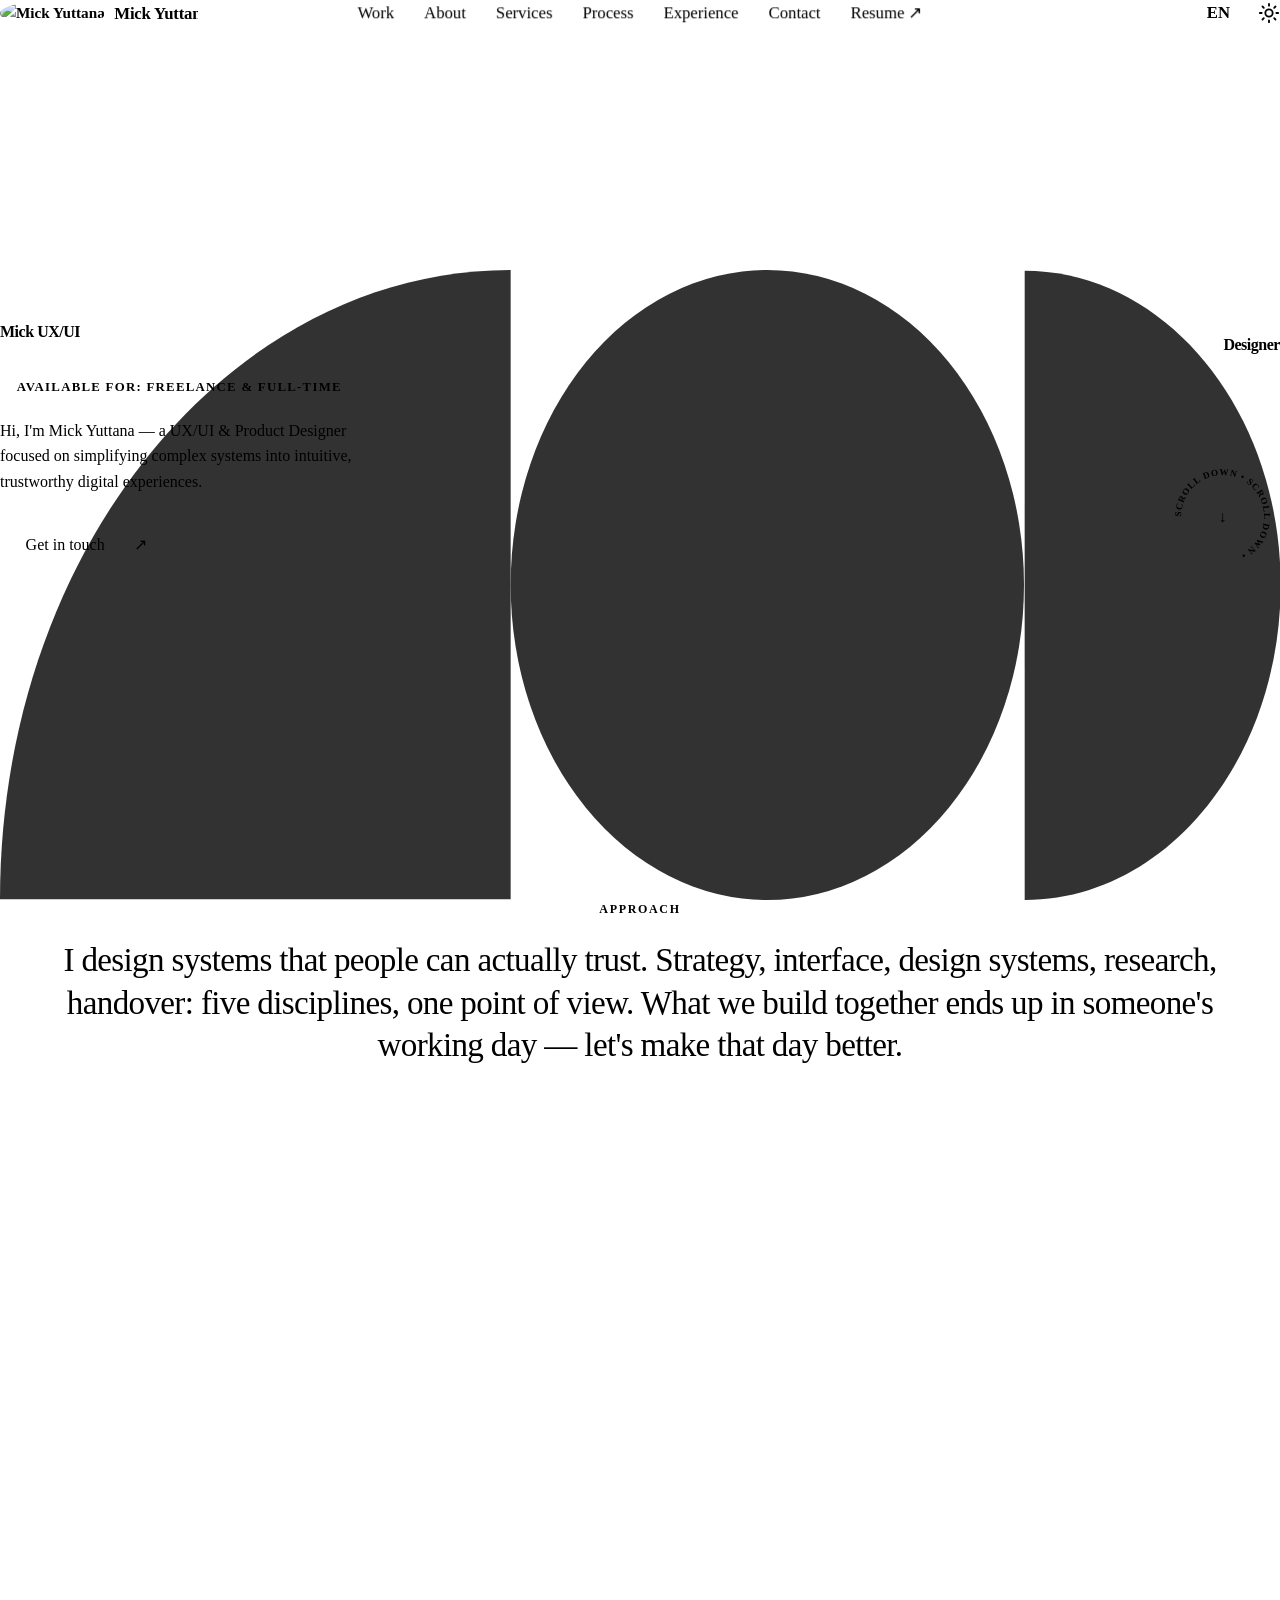
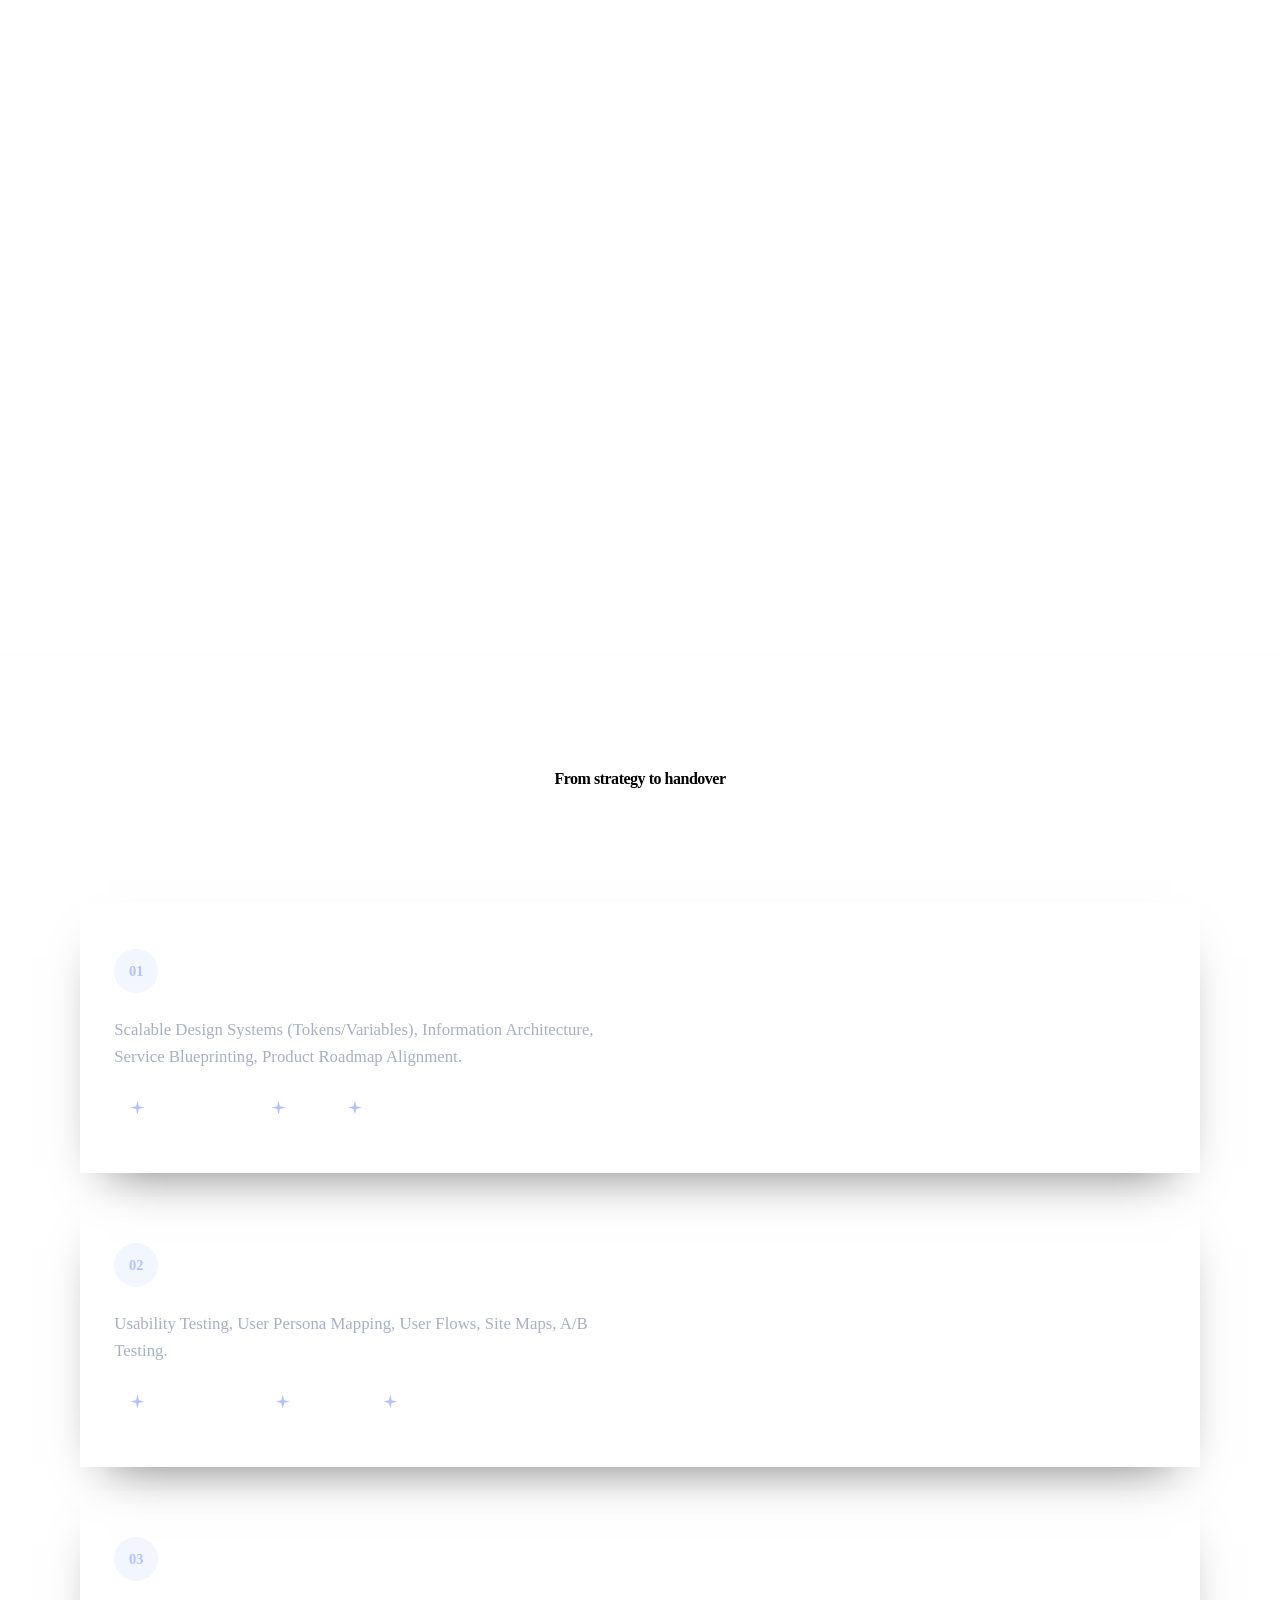
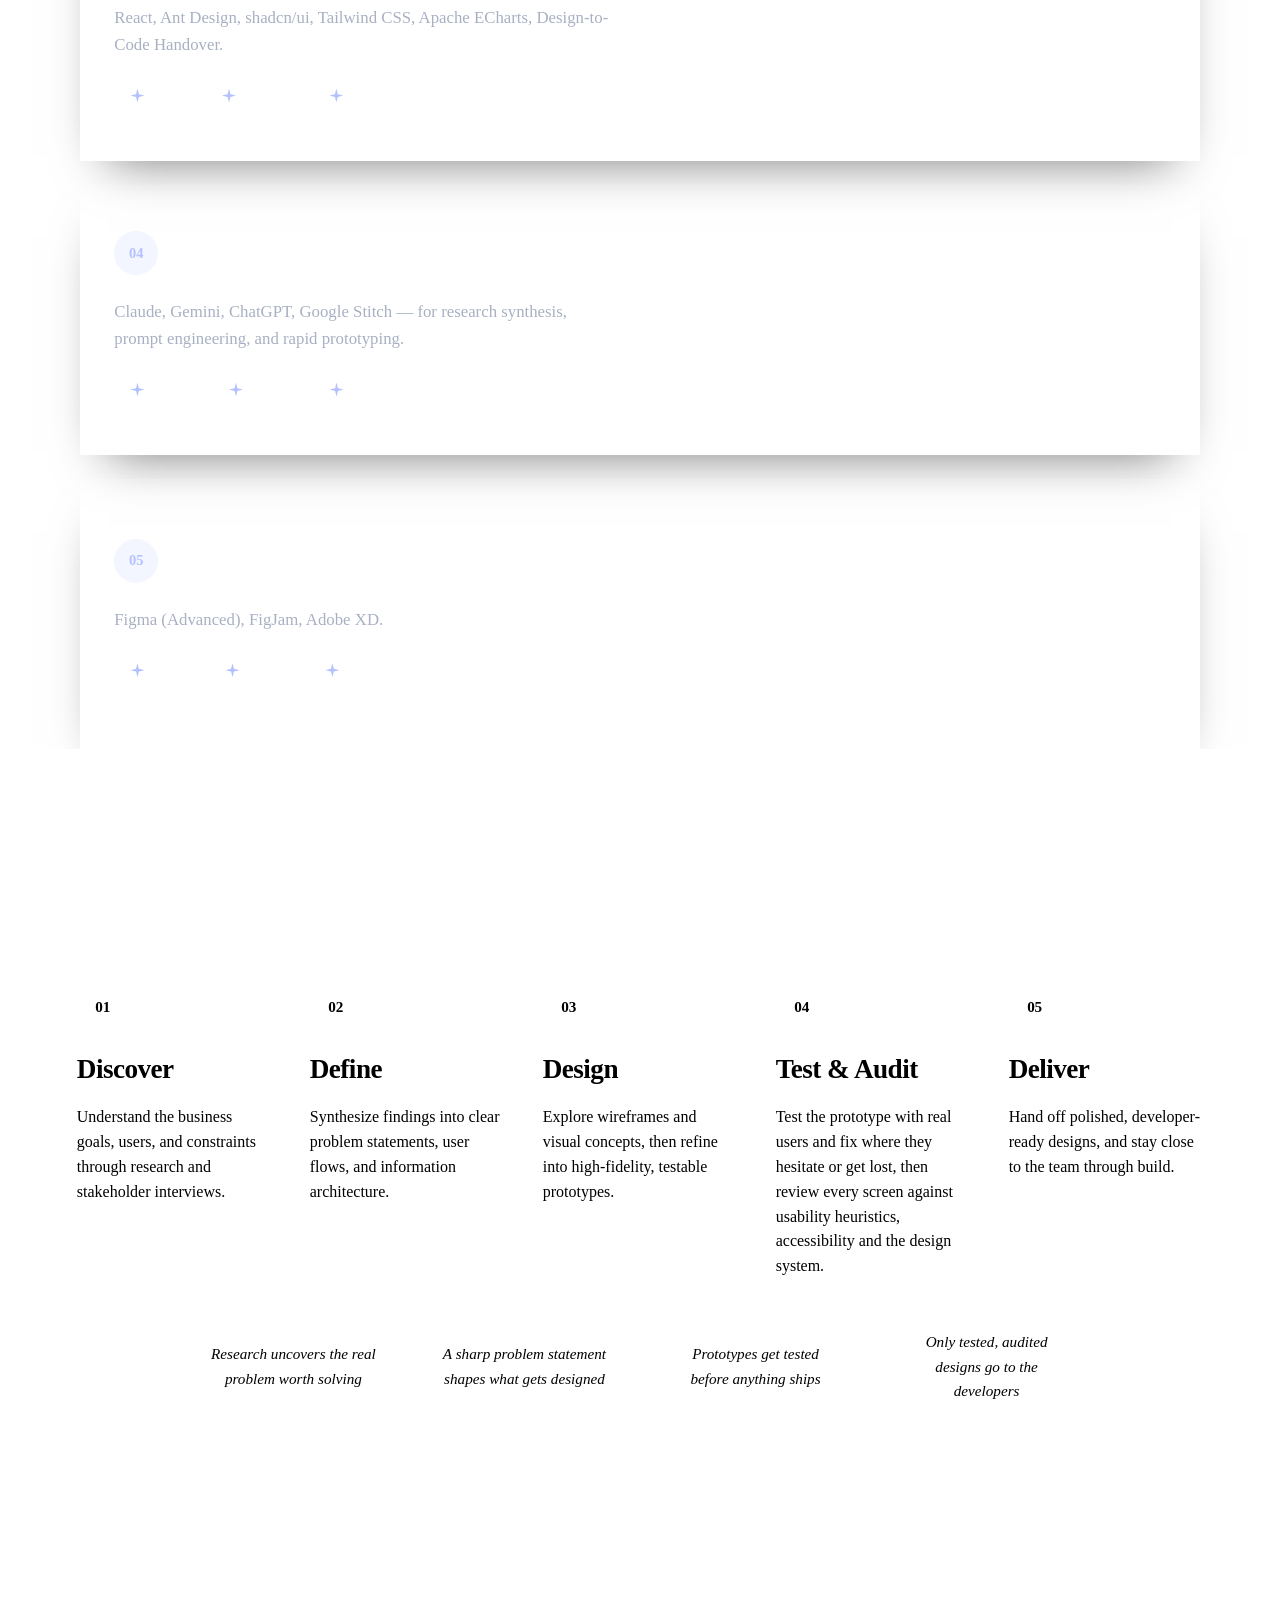
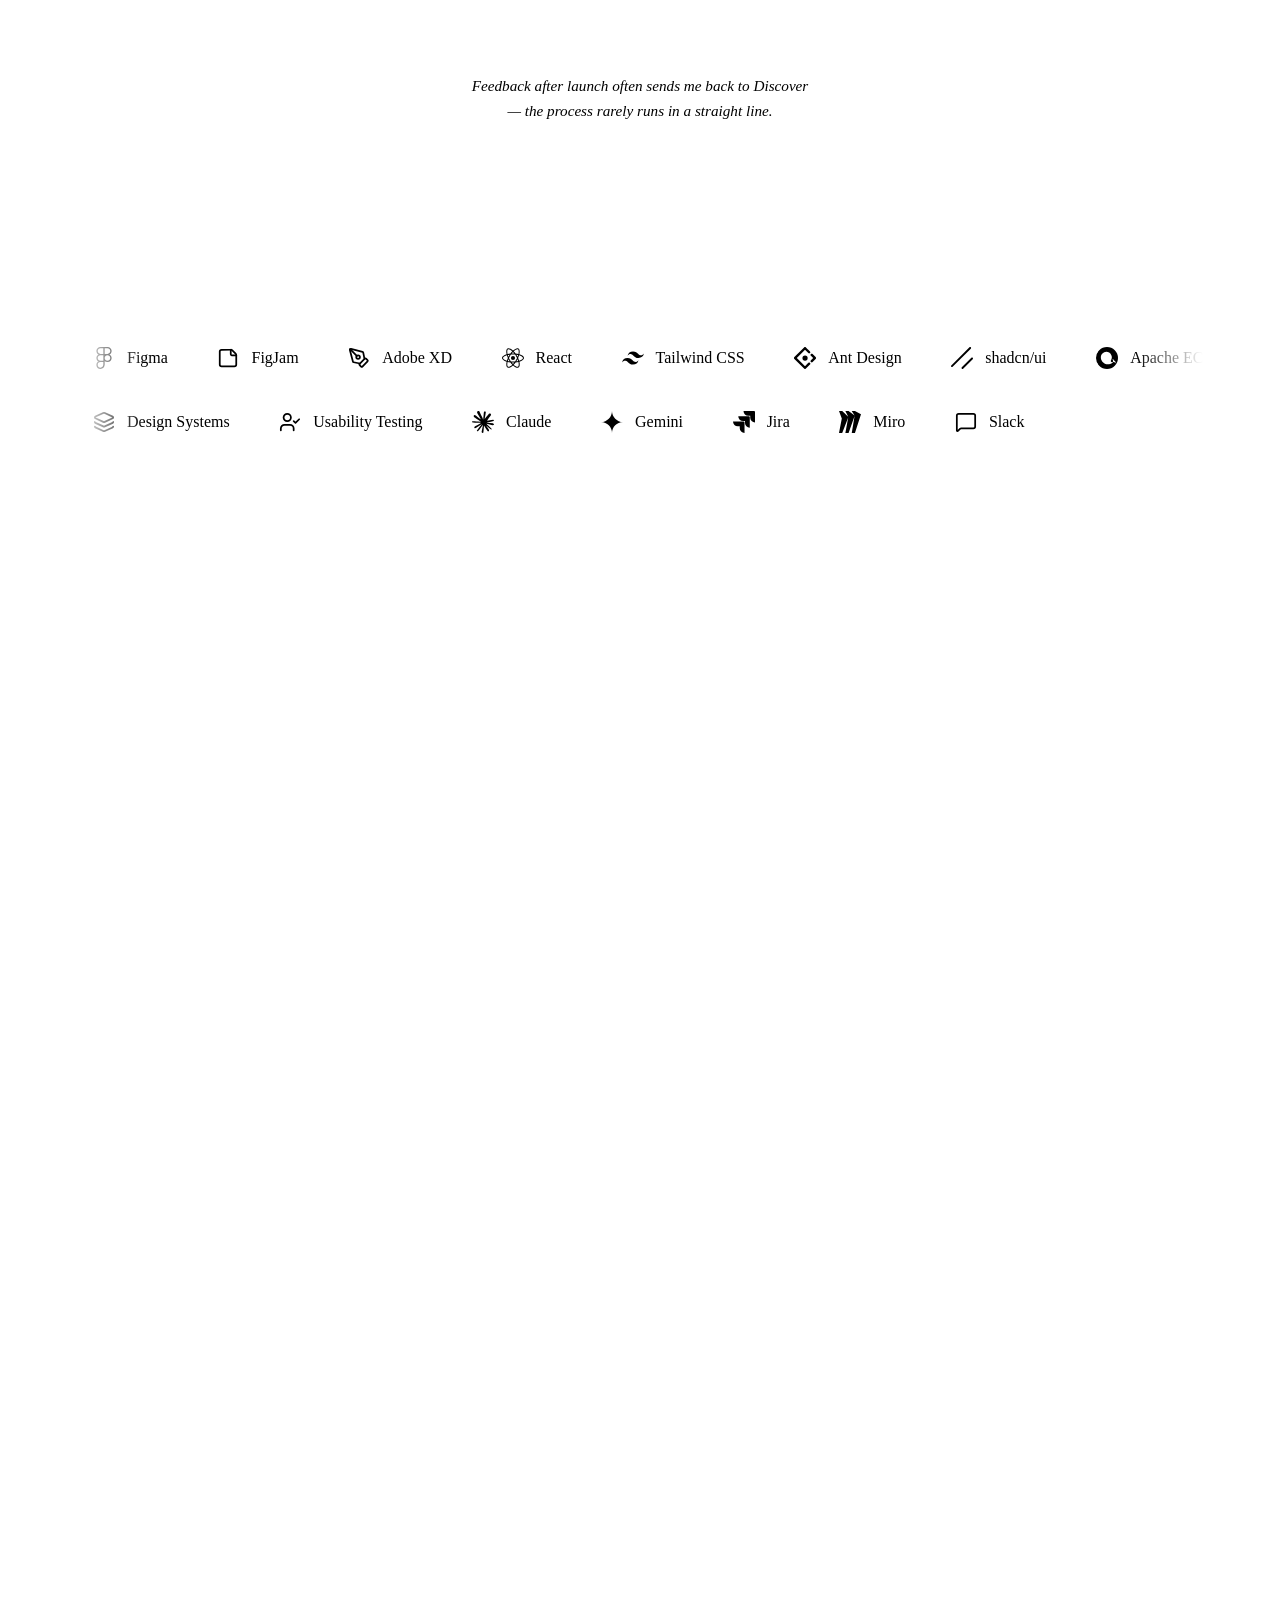
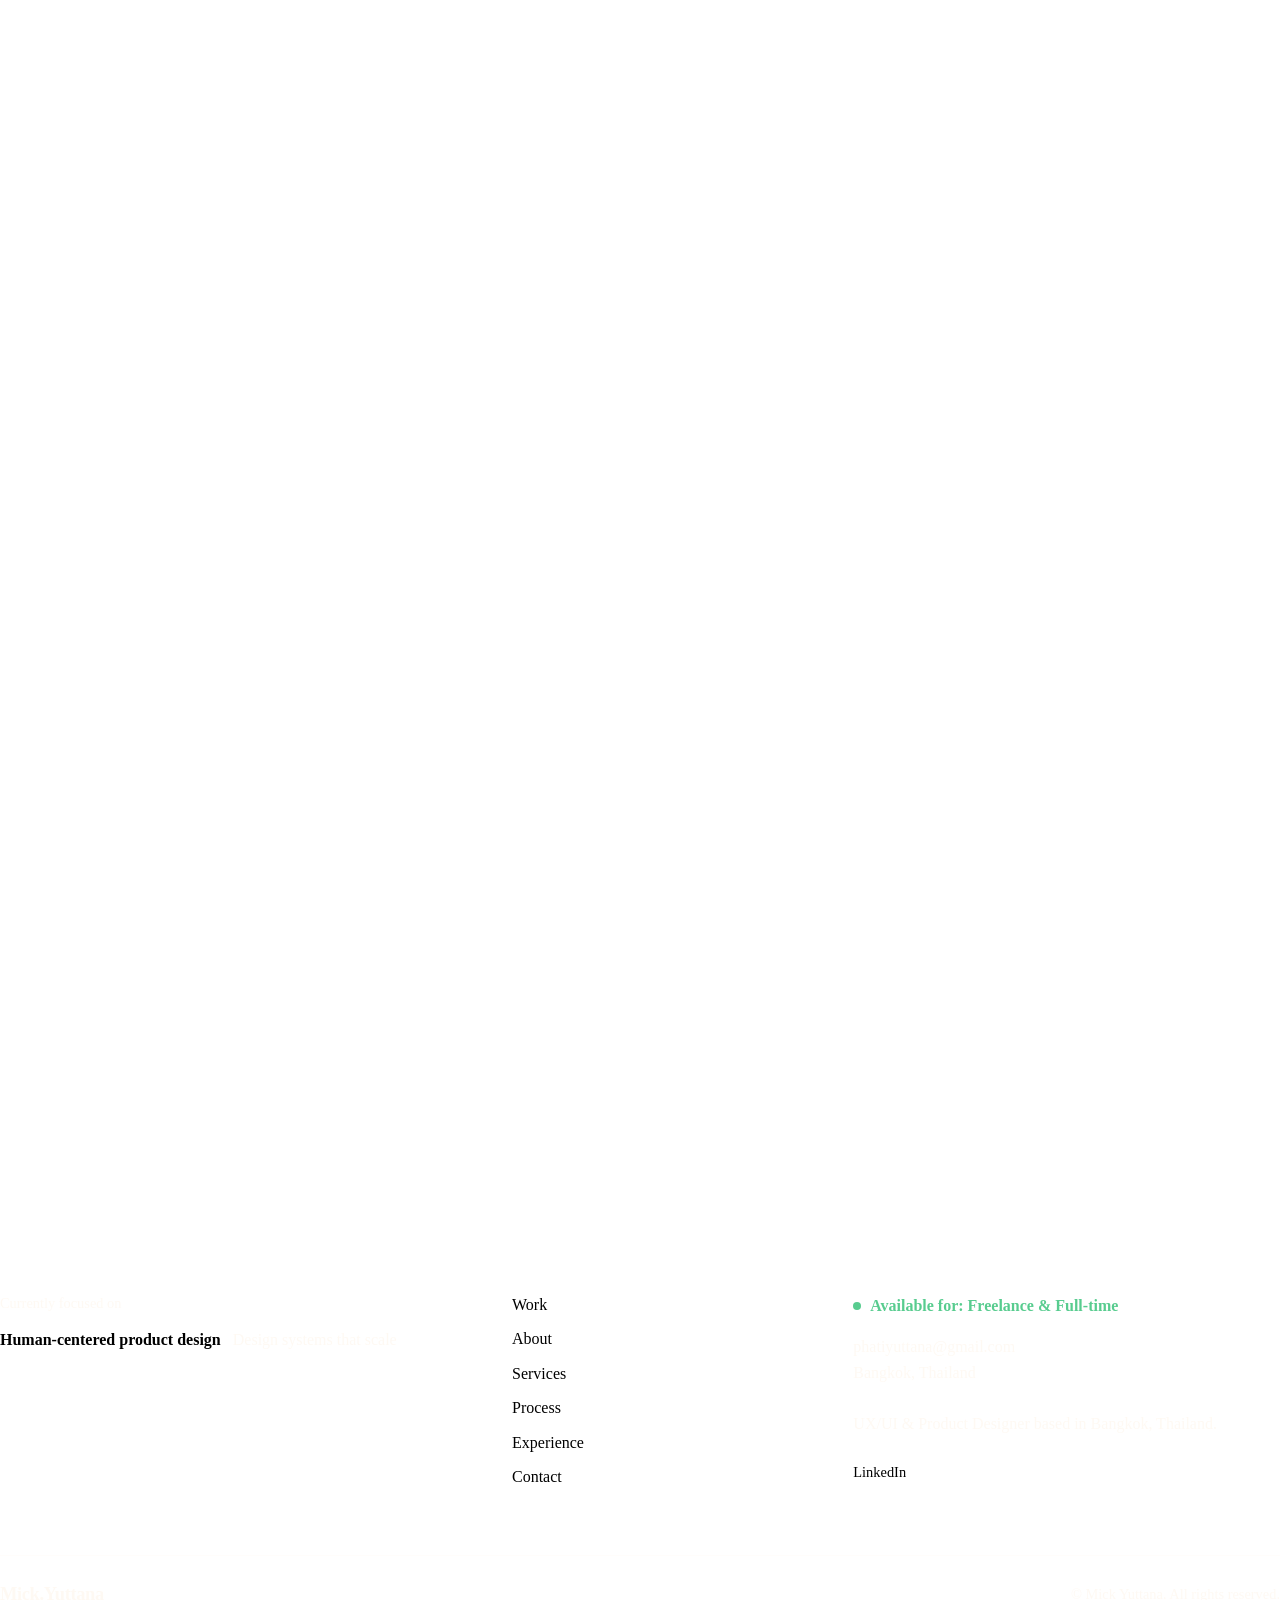
==== index.html @ 7069a83c "Merge Test and Audit into one process step The rail is five steps now: Discover, Define, Design, Tes" ====
<!DOCTYPE html>
<html lang="en" data-theme="light">
<head>
<meta charset="UTF-8">
<meta name="viewport" content="width=device-width, initial-scale=1.0">
<title>Yuttana - Portfolio</title>
<meta name="description" content="Yuttana — UX/UI & Product Designer turning complex systems into experiences people trust.">
<!-- Link preview (Open Graph / X card) — what LinkedIn, LINE, Facebook, Slack
     and X show when this page is shared. Absolute URLs are required here. -->
<link rel="canonical" href="https://yuttana-portfolio.vercel.app/">
<meta property="og:type" content="website">
<meta property="og:site_name" content="Yuttana Pati — Portfolio">
<meta property="og:title" content="Yuttana — UX/UI & Product Designer">
<meta property="og:description" content="Yuttana — UX/UI & Product Designer turning complex systems into experiences people trust.">
<meta property="og:url" content="https://yuttana-portfolio.vercel.app/">
<meta property="og:image" content="https://yuttana-portfolio.vercel.app/assets/og-image.png">
<meta property="og:image:width" content="1200">
<meta property="og:image:height" content="630">
<meta name="twitter:card" content="summary_large_image">

<link rel="preconnect" href="https://api.fontshare.com" crossorigin>
<link rel="preconnect" href="https://fonts.googleapis.com">
<link rel="preconnect" href="https://fonts.gstatic.com" crossorigin>
<link href="https://api.fontshare.com/v2/css?f[]=switzer@400,500,600,700&f[]=chillax@600&display=swap" rel="stylesheet">
<link href="https://fonts.googleapis.com/css2?family=Noto+Sans+Thai:wght@400;500;600;700&display=swap" rel="stylesheet">

<link rel="icon" type="image/png" href="assets/avatar-icon.png">
<link rel="apple-touch-icon" href="assets/avatar-icon.png">
<link rel="manifest" href="manifest.json">
<meta name="theme-color" content="#1434cb">
<link rel="stylesheet" href="css/tokens.css">
<link rel="stylesheet" href="css/style.css">

<script>
  // Set theme before first paint so there is no flash.
  (function () {
    var t = localStorage.getItem('studio-theme') || 'light';
    document.documentElement.setAttribute('data-theme', t);
    document.documentElement.classList.add('js');
    var mc = document.querySelector('meta[name="theme-color"]');
    if (mc) mc.setAttribute('content', t === 'dark' ? '#3163e9' : '#1434cb');
  })();
</script>
</head>
<body>

<!-- Cursor follower: small dot by default, big ring over case cards -->
<div class="cursor" id="cursor" aria-hidden="true">
  <svg class="cursor__ring" viewBox="0 0 100 100">
    <defs><path id="cursorRing" d="M50,50 m-37,0 a37,37 0 1,1 74,0 a37,37 0 1,1 -74,0"></path></defs>
    <text><textPath href="#cursorRing">SHOW CASE&nbsp;•&nbsp;SHOW CASE&nbsp;•&nbsp;SHOW CASE&nbsp;•&nbsp;</textPath></text>
  </svg>
  <span class="cursor__blob"><span class="cursor__arrow">↗︎</span></span>
</div>

<!-- ===== Header ===== -->
<header class="header" id="header">
  <a href="#home" class="header__logo">
    <span class="header__logo-mark"><img src="assets/avatar-icon.png" alt="Mick Yuttana"></span>
    <span class="header__logo-text">Mick Yuttana</span>
  </a>

  <nav class="header__nav" id="nav">
    <a href="#work" class="header__link" data-i18n="nav.work">Work</a>
    <a href="#about" class="header__link" data-i18n="nav.about">About</a>
    <a href="#services" class="header__link" data-i18n="nav.services">Services</a>
    <a href="#process" class="header__link" data-i18n="nav.process">Process</a>
    <a href="#experience" class="header__link" data-i18n="nav.experience">Experience</a>
    <a href="#contact" class="header__link" data-i18n="nav.contact">Contact</a>
    <a href="assets/Yuttana-Pati-Resume.pdf" class="header__link header__link--resume" target="_blank" rel="noopener"><span data-i18n="nav.resume">Resume</span> <span aria-hidden="true">↗︎</span></a>
  </nav>

  <div class="header__actions">
    <button class="pill" id="langToggle" aria-label="Switch language" data-i18n-aria-label="a11y.switchLanguage"><span id="langCurrent">EN</span></button>
    <button class="pill pill--icon" id="themeToggle" aria-label="Toggle dark mode" data-i18n-aria-label="a11y.toggleDarkMode">
      <svg class="icon-sun" width="18" height="18" viewBox="0 0 24 24" fill="none" stroke="currentColor" stroke-width="2" stroke-linecap="round"><circle cx="12" cy="12" r="4"/><path d="M12 2v2M12 20v2M4.93 4.93l1.41 1.41M17.66 17.66l1.41 1.41M2 12h2M20 12h2M6.34 17.66l-1.41 1.41M19.07 4.93l-1.41 1.41"/></svg>
      <svg class="icon-moon" width="18" height="18" viewBox="0 0 24 24" fill="none" stroke="currentColor" stroke-width="2" stroke-linecap="round"><path d="M21 12.79A9 9 0 1 1 11.21 3 7 7 0 0 0 21 12.79z"/></svg>
    </button>
    <button class="burger" id="burger" aria-label="Menu" data-i18n-aria-label="a11y.menu" aria-expanded="false"><span></span><span></span></button>
  </div>
</header>

<main id="main">

  <!-- ===== 1. Banner ===== -->
  <section class="banner" id="home" data-banner>
    <!-- Gradient shapes behind the name, like the reference site's c-banner__bg -->
    <div class="banner__bg" aria-hidden="true">
      <svg viewBox="0 0 1920 770" preserveAspectRatio="none">
        <defs>
          <linearGradient id="g1" x1="0" y1="0" x2="1" y2="1">
            <stop offset="0" stop-color="var(--blue)"/><stop offset="1" stop-color="var(--paper)"/>
          </linearGradient>
          <linearGradient id="g2" x1="0" y1="1" x2="1" y2="0">
            <stop offset="0" stop-color="var(--blue)"/><stop offset="1" stop-color="var(--paper)"/>
          </linearGradient>
        </defs>
        <ellipse cx="1151" cy="385" rx="385" ry="385" fill="url(#g1)"/>
        <path d="M766 0C343 0 0 344 0 769h766z" fill="url(#g2)"/>
        <path d="M1921 385C1921 173 1749 1 1537 1v769c212 0 384-172 384-385z" fill="url(#g1)"/>
      </svg>
    </div>

    <div class="banner__logo">
      <div class="banner__row">
        <h1 class="banner__word" data-banner-top>Mick UX/UI</h1>
      </div>
      <div class="banner__row banner__row--btm">
        <p class="banner__word" data-banner-btm>Designer</p>
      </div>
    </div>

    <div class="banner__foot">
      <div class="banner__text" data-banner-text>
        <p class="banner__eyebrow"><span class="dot"></span><span data-i18n="hero.eyebrow">Available for: Freelance &amp; Full-time</span></p>
        <p class="banner__desc" data-i18n="hero.desc">Hi, I'm Mick Yuttana — a UX/UI & Product Designer focused on simplifying complex systems into intuitive, trustworthy digital experiences.</p>
        <a href="#contact" class="btn btn--primary" data-hover>
          <span class="btn__label" data-i18n="hero.ctaTalk">Get in touch</span>
          <span class="btn__circle">↗︎</span>
        </a>
      </div>

      <a href="#intro" class="banner__scroll" aria-label="Scroll down" data-i18n-aria-label="hero.scroll">
        <svg class="circle-text" viewBox="0 0 100 100" aria-hidden="true">
          <defs><path id="scrollRing" d="M50,50 m-36,0 a36,36 0 1,1 72,0 a36,36 0 1,1 -72,0"></path></defs>
          <text><textPath href="#scrollRing" data-i18n="hero.scrollMarquee">SCROLL DOWN&nbsp;•&nbsp;SCROLL DOWN&nbsp;•&nbsp;</textPath></text>
        </svg>
        <span class="banner__scroll-circle">↓︎</span>
      </a>
    </div>
  </section>

  <!-- ===== 2. Intro / manifesto (line-by-line scrub reveal) ===== -->
  <section class="intro" id="intro">
    <div class="wrap">
      <p class="pretitle" data-i18n="intro.pretitle">Approach</p>
      <div class="intro__text" data-text-reveal>
        <p data-i18n="intro.text">I design systems that people can actually trust. Strategy, interface, design systems, research, handover: five disciplines, one point of view. What we build together ends up in someone's working day — let's make that day better.</p>
      </div>
    </div>
  </section>

  <!-- ===== 3. Work — masonry grid with hover circle ===== -->
  <section class="cases" id="work">
    <!-- One card per case study. Each links to work/<slug>/, a folder that
         holds that project's page, its images and its own EN/TH copy —
         nothing about a case lives anywhere else, so adding or removing one
         is adding or removing a folder plus the card below. The cover image
         here is the same file that case's own page uses as its hero, so
         they can never drift apart. See work/README.md.

         [data-cases-scroll]/[data-cases-pin] together are a "tall wrapper +
         position:sticky inner + scrubbed x" horizontal-scroll section (see
         initCasesScroll in main.js), on wide-enough/motion-enabled screens
         only — everywhere else (mobile, reduced motion, or if JS never
         runs) [data-cases-pin] is just a plain native horizontal-scroll
         container instead, and [data-cases-scroll] is a no-op wrapper with
         no extra height. See the CSS comment on .cases__pin for why this
         is a different (and safer) mechanism than the GSAP pin:true this
         section had — and broke on — twice before.

         The section-head lives INSIDE .cases__pin (not in a separate .wrap
         above it) on purpose: .cases__pin is the element that goes
         position:sticky in the enhanced state, so anything inside it sticks
         together as one block — heading included — while the cards scrub
         past horizontally underneath. On the plain-scroll fallback this is
         a no-op, it just stacks normally above the cards. -->
    <div class="cases__scroll" data-cases-scroll>
      <div class="cases__pin" data-cases-pin>
        <div class="wrap">
          <header class="section-head section-head--center" data-reveal>
            <p class="pretitle" data-i18n="work.eyebrow">Cases</p>
            <h2 class="section-title" data-i18n="work.title">Results for products that hold up</h2>
          </header>
        </div>
        <div class="cases__grid" id="casesGrid">

        <a class="case" href="work/government-project/" data-reveal data-hover-case data-case-ref="government-project">
          <div class="case__media">
            <img src="work/government-project/assets/cover.webp" alt="Government groundwater monitoring dashboard" loading="lazy">
            <div class="case__label">
              <p class="case__label-meta" data-case-field="meta"></p>
              <h3 class="case__label-title" data-case-field="title"></h3>
              <p class="case__label-outcome" data-case-field="outcome"></p>
            </div>
          </div>
        </a>

        <a class="case" href="work/platform/" data-reveal data-hover-case data-case-ref="platform">
          <div class="case__media">
            <img src="work/platform/assets/cover.webp" alt="Platform product dashboard" loading="lazy">
            <div class="case__label">
              <p class="case__label-meta" data-case-field="meta"></p>
              <h3 class="case__label-title" data-case-field="title"></h3>
              <p class="case__label-outcome" data-case-field="outcome"></p>
            </div>
          </div>
        </a>

        <a class="case" href="work/ev-charger/" data-reveal data-hover-case data-case-ref="ev-charger">
          <div class="case__media">
            <img src="work/ev-charger/assets/cover.webp" alt="EV charging app screens" loading="lazy">
            <div class="case__label">
              <p class="case__label-meta" data-case-field="meta"></p>
              <h3 class="case__label-title" data-case-field="title"></h3>
              <p class="case__label-outcome" data-case-field="outcome"></p>
            </div>
          </div>
        </a>

        <a class="case" href="work/custom-dashboard/" data-reveal data-hover-case data-case-ref="custom-dashboard">
          <div class="case__media">
            <img src="work/custom-dashboard/assets/cover.webp" alt="Custom IoT monitoring dashboard" loading="lazy">
            <div class="case__label">
              <p class="case__label-meta" data-case-field="meta"></p>
              <h3 class="case__label-title" data-case-field="title"></h3>
              <p class="case__label-outcome" data-case-field="outcome"></p>
            </div>
          </div>
        </a>

        <a class="case" href="work/jst-group/" data-reveal data-hover-case data-case-ref="jst-group">
          <div class="case__media">
            <img src="work/jst-group/assets/cover.webp" alt="JST Group website shown on desktop, tablet and mobile" loading="lazy">
            <div class="case__label">
              <p class="case__label-meta" data-case-field="meta"></p>
              <h3 class="case__label-title" data-case-field="title"></h3>
              <p class="case__label-outcome" data-case-field="outcome"></p>
            </div>
          </div>
        </a>

        <!-- The "View more projects" tile (class case--more, linking to
             work/more-projects/) is hidden for now at the user's request —
             the page still exists but nothing links to it. To bring it back,
             restore the tile from git history (commit before this one). -->

      </div>
      </div>
    </div>
  </section>

  <!-- ===== 4. Green band: circle grows open, then services + about ===== -->
  <section class="band">
    <div class="band__circle" aria-hidden="true" data-band-circle>
      <div class="band__circle-inner" data-band-circle-item></div>
    </div>

    <div class="band__content">

      <!-- 4a. About — media left, text right -->
      <div class="wrap about" id="about">
        <p class="pretitle about__eyebrow" data-reveal data-i18n="about.eyebrow">About me</p>

        <div class="about__media" data-reveal>
          <div class="about__media-frame">
            <img src="assets/mick-profile.webp" alt="Mick Yuttana" data-parallax loading="lazy">
          </div>
          <div class="about__badge">
            <svg viewBox="0 0 24 24" fill="none" stroke="currentColor" stroke-width="2" stroke-linecap="round" stroke-linejoin="round" aria-hidden="true"><path d="M20 10c0 4.993-5.539 10.193-7.399 11.799a1 1 0 0 1-1.202 0C9.539 20.193 4 14.993 4 10a8 8 0 0 1 16 0"/><circle cx="12" cy="10" r="3"/></svg>
            <span data-i18n="about.badgeLabel">Based in Bangkok, Thailand</span>
          </div>
        </div>

        <div class="about__content" data-reveal>
          <h2 class="section-title" data-i18n="about.title">I turn complex problems into simple, beautiful interfaces.</h2>
          <div class="about__social">
            <!-- LinkedIn icon: Lucide 0.460 (ISC) — brand icons were dropped from Lucide 1.x -->
            <a class="about__social-btn" href="https://www.linkedin.com/in/yuttana-phati-5566042b5/" target="_blank" rel="noopener" data-hover>
              <svg viewBox="0 0 24 24" fill="none" stroke="currentColor" stroke-width="2" stroke-linecap="round" stroke-linejoin="round" aria-hidden="true"><path d="M16 8a6 6 0 0 1 6 6v7h-4v-7a2 2 0 0 0-2-2 2 2 0 0 0-2 2v7h-4v-7a6 6 0 0 1 6-6z"/><rect width="4" height="12" x="2" y="9"/><circle cx="4" cy="4" r="2"/></svg>
              <span>LinkedIn</span>
            </a>
          </div>
          <p class="lede" data-i18n="about.text1">UX/UI & Product Designer with 4+ years specializing in enterprise IoT and government platforms.</p>
          <p class="lede" data-i18n="about.text2">My Computer Science background lets me collaborate with engineers in their own language.</p>
          <ul class="checks">
            <li data-i18n="about.list1">User-Centered Design Process</li>
            <li data-i18n="about.list2">Cross-Platform Design Systems</li>
            <li data-i18n="about.list3">Data-Informed Design Decisions</li>
          </ul>
        </div>

        <div class="numbers__grid about__numbers">
          <div class="numbers__item" data-reveal><strong>4+</strong><span data-i18n="hero.stat1">Years Experience</span></div>
          <div class="numbers__item" data-reveal><strong>40%</strong><span data-i18n="hero.stat2">Faster Design Cycles</span></div>
          <div class="numbers__item" data-reveal><strong>15+</strong><span data-i18n="hero.stat3">Projects Delivered</span></div>
          <div class="numbers__item" data-reveal><strong>+30%</strong><span data-i18n="hero.stat4">Task Completion Lift</span></div>
        </div>
      </div>

      <!-- 4b. Scroll title — "Services" nav anchor lands here, not on the
           band's own top (which is About, see 4a above) -->
      <div class="wrap scroll-title" id="services">
        <h2 class="scroll-title__1" data-i18n="services.titleInline">From strategy to handover</h2>
      </div>

      <!-- 4c. Services — sticky stacking cards -->
      <div class="wrap wrap--wide">
        <div class="stack">

          <article class="stack__item" style="--i:0">
            <div class="stack__card">
              <div class="stack__head">
                <span class="stack__num">01</span>
                <h3 class="stack__title" data-i18n="skills.card1.title">Design Strategy</h3>
              </div>
              <div class="stack__content">
                <p data-i18n="skills.card1.desc">Scalable Design Systems (Tokens/Variables), Information Architecture, Service Blueprinting, Product Roadmap Alignment.</p>
                <ul class="tags tags--ghost">
                  <li class="tag"><span class="tag__icon" aria-hidden="true"></span>Design systems</li>
                  <li class="tag"><span class="tag__icon" aria-hidden="true"></span>IA</li>
                  <li class="tag"><span class="tag__icon" aria-hidden="true"></span>Roadmap</li>
                </ul>
              </div>
            </div>
          </article>

          <article class="stack__item" style="--i:1">
            <div class="stack__card">
              <div class="stack__head">
                <span class="stack__num">02</span>
                <h3 class="stack__title" data-i18n="skills.card2.title">UX Research</h3>
              </div>
              <div class="stack__content">
                <p data-i18n="skills.card2.desc">Usability Testing, User Persona Mapping, User Flows, Site Maps, A/B Testing.</p>
                <ul class="tags tags--ghost">
                  <li class="tag"><span class="tag__icon" aria-hidden="true"></span>Usability testing</li>
                  <li class="tag"><span class="tag__icon" aria-hidden="true"></span>Personas</li>
                  <li class="tag"><span class="tag__icon" aria-hidden="true"></span>A/B testing</li>
                </ul>
              </div>
            </div>
          </article>

          <article class="stack__item" style="--i:2">
            <div class="stack__card">
              <div class="stack__head">
                <span class="stack__num">03</span>
                <h3 class="stack__title" data-i18n="skills.card3.title">Development</h3>
              </div>
              <div class="stack__content">
                <p data-i18n="skills.card3.desc">React, Ant Design, shadcn/ui, Tailwind CSS, Apache ECharts, Design-to-Code Handover.</p>
                <ul class="tags tags--ghost">
                  <li class="tag"><span class="tag__icon" aria-hidden="true"></span>React</li>
                  <li class="tag"><span class="tag__icon" aria-hidden="true"></span>Tailwind</li>
                  <li class="tag"><span class="tag__icon" aria-hidden="true"></span>ECharts</li>
                </ul>
              </div>
            </div>
          </article>

          <article class="stack__item" style="--i:3">
            <div class="stack__card">
              <div class="stack__head">
                <span class="stack__num">04</span>
                <h3 class="stack__title" data-i18n="skills.card4.title">AI Productivity</h3>
              </div>
              <div class="stack__content">
                <p data-i18n="skills.card4.desc">Claude, Gemini, ChatGPT, Google Stitch — for research synthesis, prompt engineering, and rapid prototyping.</p>
                <ul class="tags tags--ghost">
                  <li class="tag"><span class="tag__icon" aria-hidden="true"></span>Claude</li>
                  <li class="tag"><span class="tag__icon" aria-hidden="true"></span>Gemini</li>
                  <li class="tag"><span class="tag__icon" aria-hidden="true"></span>Prompting</li>
                </ul>
              </div>
            </div>
          </article>

          <article class="stack__item" style="--i:4">
            <div class="stack__card">
              <div class="stack__head">
                <span class="stack__num">05</span>
                <h3 class="stack__title" data-i18n="skills.card5.title">Design Tools</h3>
              </div>
              <div class="stack__content">
                <p data-i18n="skills.card5.desc">Figma (Advanced), FigJam, Adobe XD.</p>
                <ul class="tags tags--ghost">
                  <li class="tag"><span class="tag__icon" aria-hidden="true"></span>Figma</li>
                  <li class="tag"><span class="tag__icon" aria-hidden="true"></span>FigJam</li>
                  <li class="tag"><span class="tag__icon" aria-hidden="true"></span>Adobe XD</li>
                </ul>
              </div>
            </div>
          </article>

        </div>
      </div>

    </div>
  </section>

  <!-- ===== 5. Approach — "How I work" process rail ===== -->
  <section class="approach" id="process">
    <div class="wrap wrap--wide approach__grid">
      <div class="approach__content" data-reveal>
        <header class="section-head">
          <p class="pretitle" data-i18n="process.eyebrow">How I work</p>
          <h2 class="section-title" data-i18n="process.title">My Design Process</h2>
          <p class="section-desc" data-i18n="process.desc">A structured yet flexible process that keeps users at the center of every decision.</p>
        </header>
      </div>
    </div>

    <!-- Process rail — replaces the old horizontal-scroll cards. Steps sit
         on a single connecting line that draws in with scroll (same
         clip-path technique as the Experience timeline, just horizontal),
         each node lighting up as the line reaches it. The process isn't
         actually a straight line in practice, so that's said explicitly:
         short "why this leads to the next step" notes under the rail, and
         a looping arrow back to Discover at the end — real feedback loops
         (a user test reopening the problem, a build constraint sending a
         screen back to Define), not just five boxes in a row. -->
    <div class="wrap wrap--wide">
      <div class="rail">
        <div class="rail__track" data-rail-track>
          <div class="rail__line" aria-hidden="true"><div class="rail__line-fill" data-rail-fill></div></div>

          <div class="rail__step" data-rail-step>
            <span class="rail__node"><span class="rail__num">01</span></span>
            <h3 class="rail__title" data-i18n="process.step1.title">Discover</h3>
            <p class="rail__desc" data-i18n="process.step1.desc">Understand the business goals, users, and constraints through research and stakeholder interviews.</p>
          </div>
          <div class="rail__step" data-rail-step>
            <span class="rail__node"><span class="rail__num">02</span></span>
            <h3 class="rail__title" data-i18n="process.step2.title">Define</h3>
            <p class="rail__desc" data-i18n="process.step2.desc">Synthesize findings into clear problem statements, user flows, and information architecture.</p>
          </div>
          <div class="rail__step" data-rail-step>
            <span class="rail__node"><span class="rail__num">03</span></span>
            <h3 class="rail__title" data-i18n="process.step3.title">Design</h3>
            <p class="rail__desc" data-i18n="process.step3.desc">Explore wireframes and visual concepts, then refine into high-fidelity, testable prototypes.</p>
          </div>
          <div class="rail__step" data-rail-step>
            <span class="rail__node"><span class="rail__num">04</span></span>
            <h3 class="rail__title" data-i18n="process.step4.title">Test &amp; Audit</h3>
            <p class="rail__desc" data-i18n="process.step4.desc">Test the prototype with real users and fix where they hesitate or get lost, then review every screen against usability heuristics, accessibility and the design system.</p>
          </div>
          <div class="rail__step" data-rail-step>
            <span class="rail__node"><span class="rail__num">05</span></span>
            <h3 class="rail__title" data-i18n="process.step5.title">Deliver</h3>
            <p class="rail__desc" data-i18n="process.step5.desc">Hand off polished, developer-ready designs, and stay close to the team through build.</p>
          </div>
        </div>

        <ul class="rail__flow">
          <li data-i18n="process.flow1">Research uncovers the real problem worth solving</li>
          <li class="rail__flow-arrow" aria-hidden="true">
            <svg viewBox="0 0 60 20" preserveAspectRatio="none">
              <path class="rail__flow-arrow-path" data-rail-flow-arrow pathLength="100" d="M 4 14 C 20 6, 38 6, 48 10" />
              <path class="rail__flow-arrow-head" data-rail-flow-arrow-head d="M 41 4 L 51 10 L 42 16" />
            </svg>
          </li>
          <li data-i18n="process.flow2">A sharp problem statement shapes what gets designed</li>
          <li class="rail__flow-arrow" aria-hidden="true">
            <svg viewBox="0 0 60 20" preserveAspectRatio="none">
              <path class="rail__flow-arrow-path" data-rail-flow-arrow pathLength="100" d="M 4 10 C 20 14, 38 14, 48 10" />
              <path class="rail__flow-arrow-head" data-rail-flow-arrow-head d="M 41 4 L 51 10 L 42 16" />
            </svg>
          </li>
          <li data-i18n="process.flow3">Prototypes get tested before anything ships</li>
          <li class="rail__flow-arrow" aria-hidden="true">
            <svg viewBox="0 0 60 20" preserveAspectRatio="none">
              <path class="rail__flow-arrow-path" data-rail-flow-arrow pathLength="100" d="M 4 14 C 20 6, 38 6, 48 10" />
              <path class="rail__flow-arrow-head" data-rail-flow-arrow-head d="M 41 4 L 51 10 L 42 16" />
            </svg>
          </li>
          <li data-i18n="process.flow4">Only tested, audited designs go to the developers</li>
        </ul>

        <div class="rail__loop" data-rail-loop>
          <svg class="rail__loop-svg" viewBox="0 0 100 34" preserveAspectRatio="none" aria-hidden="true">
            <path class="rail__loop-path" data-rail-loop-path pathLength="100" d="M 96 4 C 60 34, 40 34, 5 5" />
            <path class="rail__loop-arrow" data-rail-loop-arrow d="M 12 2 L 4 5 L 8 12" />
          </svg>
          <p class="rail__loop-text" data-i18n="process.loop">Feedback after launch often sends me back to Discover — the process rarely runs in a straight line.</p>
        </div>
      </div>
    </div>
  </section>

  <!-- ===== 6. Marquee — tools ===== -->
  <section class="marquee-section">
    <!-- Icon sprite for the Toolbox rows. Brand marks: Simple Icons (CC0);
         generic marks (FigJam, Adobe XD, Slack have no Simple Icons entry,
         plus the two non-brand skills): Lucide (ISC). Paths carry no fill/
         stroke of their own so CSS styles them; every path is
         non-scaling-stroke so line icons keep an even stroke at chip size. -->
    <svg class="marquee__sprite" aria-hidden="true" focusable="false">
      <symbol id="i-figma" viewBox="0 0 24 24"><path vector-effect="non-scaling-stroke" d="M15.852 8.981h-4.588V0h4.588c2.476 0 4.49 2.014 4.49 4.49s-2.014 4.491-4.49 4.491zM12.735 7.51h3.117c1.665 0 3.019-1.355 3.019-3.019s-1.355-3.019-3.019-3.019h-3.117V7.51zm0 1.471H8.148c-2.476 0-4.49-2.014-4.49-4.49S5.672 0 8.148 0h4.588v8.981zm-4.587-7.51c-1.665 0-3.019 1.355-3.019 3.019s1.354 3.02 3.019 3.02h3.117V1.471H8.148zm4.587 15.019H8.148c-2.476 0-4.49-2.014-4.49-4.49s2.014-4.49 4.49-4.49h4.588v8.98zM8.148 8.981c-1.665 0-3.019 1.355-3.019 3.019s1.355 3.019 3.019 3.019h3.117V8.981H8.148zM8.172 24c-2.489 0-4.515-2.014-4.515-4.49s2.014-4.49 4.49-4.49h4.588v4.441c0 2.503-2.047 4.539-4.563 4.539zm-.024-7.51a3.023 3.023 0 0 0-3.019 3.019c0 1.665 1.365 3.019 3.044 3.019 1.705 0 3.093-1.376 3.093-3.068v-2.97H8.148zm7.704 0h-.098c-2.476 0-4.49-2.014-4.49-4.49s2.014-4.49 4.49-4.49h.098c2.476 0 4.49 2.014 4.49 4.49s-2.014 4.49-4.49 4.49zm-.097-7.509c-1.665 0-3.019 1.355-3.019 3.019s1.355 3.019 3.019 3.019h.098c1.665 0 3.019-1.355 3.019-3.019s-1.355-3.019-3.019-3.019h-.098z"/></symbol>
      <symbol id="i-react" viewBox="0 0 24 24"><path vector-effect="non-scaling-stroke" d="M14.23 12.004a2.236 2.236 0 0 1-2.235 2.236 2.236 2.236 0 0 1-2.236-2.236 2.236 2.236 0 0 1 2.235-2.236 2.236 2.236 0 0 1 2.236 2.236zm2.648-10.69c-1.346 0-3.107.96-4.888 2.622-1.78-1.653-3.542-2.602-4.887-2.602-.41 0-.783.093-1.106.278-1.375.793-1.683 3.264-.973 6.365C1.98 8.917 0 10.42 0 12.004c0 1.59 1.99 3.097 5.043 4.03-.704 3.113-.39 5.588.988 6.38.32.187.69.275 1.102.275 1.345 0 3.107-.96 4.888-2.624 1.78 1.654 3.542 2.603 4.887 2.603.41 0 .783-.09 1.106-.275 1.374-.792 1.683-3.263.973-6.365C22.02 15.096 24 13.59 24 12.004c0-1.59-1.99-3.097-5.043-4.032.704-3.11.39-5.587-.988-6.38-.318-.184-.688-.277-1.092-.278zm-.005 1.09v.006c.225 0 .406.044.558.127.666.382.955 1.835.73 3.704-.054.46-.142.945-.25 1.44-.96-.236-2.006-.417-3.107-.534-.66-.905-1.345-1.727-2.035-2.447 1.592-1.48 3.087-2.292 4.105-2.295zm-9.77.02c1.012 0 2.514.808 4.11 2.28-.686.72-1.37 1.537-2.02 2.442-1.107.117-2.154.298-3.113.538-.112-.49-.195-.964-.254-1.42-.23-1.868.054-3.32.714-3.707.19-.09.4-.127.563-.132zm4.882 3.05c.455.468.91.992 1.36 1.564-.44-.02-.89-.034-1.345-.034-.46 0-.915.01-1.36.034.44-.572.895-1.096 1.345-1.565zM12 8.1c.74 0 1.477.034 2.202.093.406.582.802 1.203 1.183 1.86.372.64.71 1.29 1.018 1.946-.308.655-.646 1.31-1.013 1.95-.38.66-.773 1.288-1.18 1.87-.728.063-1.466.098-2.21.098-.74 0-1.477-.035-2.202-.093-.406-.582-.802-1.204-1.183-1.86-.372-.64-.71-1.29-1.018-1.946.303-.657.646-1.313 1.013-1.954.38-.66.773-1.286 1.18-1.868.728-.064 1.466-.098 2.21-.098zm-3.635.254c-.24.377-.48.763-.704 1.16-.225.39-.435.782-.635 1.174-.265-.656-.49-1.31-.676-1.947.64-.15 1.315-.283 2.015-.386zm7.26 0c.695.103 1.365.23 2.006.387-.18.632-.405 1.282-.66 1.933-.2-.39-.41-.783-.64-1.174-.225-.392-.465-.774-.705-1.146zm3.063.675c.484.15.944.317 1.375.498 1.732.74 2.852 1.708 2.852 2.476-.005.768-1.125 1.74-2.857 2.475-.42.18-.88.342-1.355.493-.28-.958-.646-1.956-1.1-2.98.45-1.017.81-2.01 1.085-2.964zm-13.395.004c.278.96.645 1.957 1.1 2.98-.45 1.017-.812 2.01-1.086 2.964-.484-.15-.944-.318-1.37-.5-1.732-.737-2.852-1.706-2.852-2.474 0-.768 1.12-1.742 2.852-2.476.42-.18.88-.342 1.356-.494zm11.678 4.28c.265.657.49 1.312.676 1.948-.64.157-1.316.29-2.016.39.24-.375.48-.762.705-1.158.225-.39.435-.788.636-1.18zm-9.945.02c.2.392.41.783.64 1.175.23.39.465.772.705 1.143-.695-.102-1.365-.23-2.006-.386.18-.63.406-1.282.66-1.933zM17.92 16.32c.112.493.2.968.254 1.423.23 1.868-.054 3.32-.714 3.708-.147.09-.338.128-.563.128-1.012 0-2.514-.807-4.11-2.28.686-.72 1.37-1.536 2.02-2.44 1.107-.118 2.154-.3 3.113-.54zm-11.83.01c.96.234 2.006.415 3.107.532.66.905 1.345 1.727 2.035 2.446-1.595 1.483-3.092 2.295-4.11 2.295-.22-.005-.406-.05-.553-.132-.666-.38-.955-1.834-.73-3.703.054-.46.142-.944.25-1.438zm4.56.64c.44.02.89.034 1.345.034.46 0 .915-.01 1.36-.034-.44.572-.895 1.095-1.345 1.565-.455-.47-.91-.993-1.36-1.565z"/></symbol>
      <symbol id="i-tailwindcss" viewBox="0 0 24 24"><path vector-effect="non-scaling-stroke" d="M12.001,4.8c-3.2,0-5.2,1.6-6,4.8c1.2-1.6,2.6-2.2,4.2-1.8c0.913,0.228,1.565,0.89,2.288,1.624 C13.666,10.618,15.027,12,18.001,12c3.2,0,5.2-1.6,6-4.8c-1.2,1.6-2.6,2.2-4.2,1.8c-0.913-0.228-1.565-0.89-2.288-1.624 C16.337,6.182,14.976,4.8,12.001,4.8z M6.001,12c-3.2,0-5.2,1.6-6,4.8c1.2-1.6,2.6-2.2,4.2-1.8c0.913,0.228,1.565,0.89,2.288,1.624 c1.177,1.194,2.538,2.576,5.512,2.576c3.2,0,5.2-1.6,6-4.8c-1.2,1.6-2.6,2.2-4.2,1.8c-0.913-0.228-1.565-0.89-2.288-1.624 C10.337,13.382,8.976,12,6.001,12z"/></symbol>
      <symbol id="i-antdesign" viewBox="0 0 24 24"><path vector-effect="non-scaling-stroke" d="M17.4511 6.6808c.5091-.5064.5091-1.3316 0-1.838l-1.8729-1.873.0027.0027c-.4957-.4957-1.3478-1.3478-2.5535-2.5508-.568-.5547-1.487-.5493-2.0498.0134L.426 10.9787a1.4426 1.4426 0 0 0 0 2.047l10.549 10.541a1.4506 1.4506 0 0 0 2.0497 0l4.4238-4.4211c.509-.5064.509-1.3317 0-1.8381a1.3049 1.3049 0 0 0-1.8408 0l-3.3493 3.3546c-.1393.1394-.3564.1394-.4957 0l-8.4268-8.4188c-.1394-.1393-.1394-.3563 0-.4956L11.76 3.3289c.0107-.0108.0241-.0188.0349-.0295.1393-.1099.3322-.0992.4608.0295l3.3547 3.352c.509.509 1.3343.509 1.8407 0zm-8.2446 5.375a2.8482 2.8456 0 1 0 5.6965 0 2.8482 2.8456 0 1 0-5.6965 0zm14.3672-1.0343l-3.293-3.277c-.5092-.5063-1.3344-.5063-1.8408.0028a1.2968 1.2968 0 0 0 0 1.838l2.2239 2.2213c.1393.1393.1393.3564 0 .4957l-2.1918 2.189a1.2968 1.2968 0 0 0 0 1.8382 1.3049 1.3049 0 0 0 1.8408 0l3.2635-3.2609a1.445 1.445 0 0 0-.0026-2.047Z"/></symbol>
      <symbol id="i-shadcnui" viewBox="0 0 24 24"><path vector-effect="non-scaling-stroke" d="M22.219 11.784 11.784 22.219c-.407.407-.407 1.068 0 1.476.407.407 1.068.407 1.476 0L23.695 13.26c.407-.408.407-1.069 0-1.476-.408-.407-1.069-.407-1.476 0ZM20.132.305.305 20.132c-.407.407-.407 1.068 0 1.476.408.407 1.069.407 1.476 0L21.608 1.781c.407-.407.407-1.068 0-1.476-.408-.407-1.069-.407-1.476 0Z"/></symbol>
      <symbol id="i-apacheecharts" viewBox="0 0 24 24"><path vector-effect="non-scaling-stroke" d="M12 0A12 12 0 0 0 0 12a12 12 0 0 0 12 12 12 12 0 0 0 12-12A12 12 0 0 0 12 0zm-.792 5.307c2.192-.025 4.366 1.134 5.43 3.304.909 1.852.878 3.61-.098 5.645-.477.995-.487 1.06-.241 1.578.214.452.727.779 1.221.779.454 0 1.15-.586 1.252-1.054.1-.454-.193-1.118-.607-1.377a10.11 10.11 0 0 1-.393-.255c-.129-.1.42-.38.741-.38.687 0 1.247.526 1.375 1.29.055.333.134.422.44.502.859.222 1.297 1.451.755 2.116-.22.27-.23.271-.305.042-.267-.801-.666-1.12-1.403-1.12-.319 0-.572.128-1.098.556-1.006.82-1.866 1.303-2.907 1.632-1.276.384-2.752.478-4.086.156-2.162-.431-4.232-2.11-5.252-4.257C4.758 11.782 5.135 9 7.033 7.077a5.924 5.924 0 0 1 4.175-1.77Z"/></symbol>
      <symbol id="i-claude" viewBox="0 0 24 24"><path vector-effect="non-scaling-stroke" d="m4.7144 15.9555 4.7174-2.6471.079-.2307-.079-.1275h-.2307l-.7893-.0486-2.6956-.0729-2.3375-.0971-2.2646-.1214-.5707-.1215-.5343-.7042.0546-.3522.4797-.3218.686.0608 1.5179.1032 2.2767.1578 1.6514.0972 2.4468.255h.3886l.0546-.1579-.1336-.0971-.1032-.0972L6.973 9.8356l-2.55-1.6879-1.3356-.9714-.7225-.4918-.3643-.4614-.1578-1.0078.6557-.7225.8803.0607.2246.0607.8925.686 1.9064 1.4754 2.4893 1.8336.3643.3035.1457-.1032.0182-.0728-.164-.2733-1.3539-2.4467-1.445-2.4893-.6435-1.032-.17-.6194c-.0607-.255-.1032-.4674-.1032-.7285L6.287.1335 6.6997 0l.9957.1336.419.3642.6192 1.4147 1.0018 2.2282 1.5543 3.0296.4553.8985.2429.8318.091.255h.1579v-.1457l.1275-1.706.2368-2.0947.2307-2.6957.0789-.7589.3764-.9107.7468-.4918.5828.2793.4797.686-.0668.4433-.2853 1.8517-.5586 2.9021-.3643 1.9429h.2125l.2429-.2429.9835-1.3053 1.6514-2.0643.7286-.8196.85-.9046.5464-.4311h1.0321l.759 1.1293-.34 1.1657-1.0625 1.3478-.8804 1.1414-1.2628 1.7-.7893 1.36.0729.1093.1882-.0183 2.8535-.607 1.5421-.2794 1.8396-.3157.8318.3886.091.3946-.3278.8075-1.967.4857-2.3072.4614-3.4364.8136-.0425.0304.0486.0607 1.5482.1457.6618.0364h1.621l3.0175.2247.7892.522.4736.6376-.079.4857-1.2142.6193-1.6393-.3886-3.825-.9107-1.3113-.3279h-.1822v.1093l1.0929 1.0686 2.0035 1.8092 2.5075 2.3314.1275.5768-.3218.4554-.34-.0486-2.2039-1.6575-.85-.7468-1.9246-1.621h-.1275v.17l.4432.6496 2.3436 3.5214.1214 1.0807-.17.3521-.6071.2125-.6679-.1214-1.3721-1.9246L14.38 17.959l-1.1414-1.9428-.1397.079-.674 7.2552-.3156.3703-.7286.2793-.6071-.4614-.3218-.7468.3218-1.4753.3886-1.9246.3157-1.53.2853-1.9004.17-.6314-.0121-.0425-.1397.0182-1.4328 1.9672-2.1796 2.9446-1.7243 1.8456-.4128.164-.7164-.3704.0667-.6618.4008-.5889 2.386-3.0357 1.4389-1.882.929-1.0868-.0062-.1579h-.0546l-6.3385 4.1164-1.1293.1457-.4857-.4554.0608-.7467.2307-.2429 1.9064-1.3114Z"/></symbol>
      <symbol id="i-googlegemini" viewBox="0 0 24 24"><path vector-effect="non-scaling-stroke" d="M11.04 19.32Q12 21.51 12 24q0-2.49.93-4.68.96-2.19 2.58-3.81t3.81-2.55Q21.51 12 24 12q-2.49 0-4.68-.93a12.3 12.3 0 0 1-3.81-2.58 12.3 12.3 0 0 1-2.58-3.81Q12 2.49 12 0q0 2.49-.96 4.68-.93 2.19-2.55 3.81a12.3 12.3 0 0 1-3.81 2.58Q2.49 12 0 12q2.49 0 4.68.96 2.19.93 3.81 2.55t2.55 3.81"/></symbol>
      <symbol id="i-jira" viewBox="0 0 24 24"><path vector-effect="non-scaling-stroke" d="M11.571 11.513H0a5.218 5.218 0 0 0 5.232 5.215h2.13v2.057A5.215 5.215 0 0 0 12.575 24V12.518a1.005 1.005 0 0 0-1.005-1.005zm5.723-5.756H5.736a5.215 5.215 0 0 0 5.215 5.214h2.129v2.058a5.218 5.218 0 0 0 5.215 5.214V6.758a1.001 1.001 0 0 0-1.001-1.001zM23.013 0H11.455a5.215 5.215 0 0 0 5.215 5.215h2.129v2.057A5.215 5.215 0 0 0 24 12.483V1.005A1.001 1.001 0 0 0 23.013 0Z"/></symbol>
      <symbol id="i-miro" viewBox="0 0 24 24"><path vector-effect="non-scaling-stroke" d="M17.392 0H13.9L17 4.808 10.444 0H6.949l3.102 6.3L3.494 0H0l3.05 8.131L0 24h3.494L10.05 6.985 6.949 24h3.494L17 5.494 13.899 24h3.493L24 3.672 17.392 0z"/></symbol>
      <symbol id="i-sticky-note" viewBox="0 0 24 24"><path vector-effect="non-scaling-stroke" d="M21 9a2.4 2.4 0 0 0-.706-1.706l-3.588-3.588A2.4 2.4 0 0 0 15 3H5a2 2 0 0 0-2 2v14a2 2 0 0 0 2 2h14a2 2 0 0 0 2-2z"/><path vector-effect="non-scaling-stroke" d="M15 3v5a1 1 0 0 0 1 1h5"/></symbol>
      <symbol id="i-pen-tool" viewBox="0 0 24 24"><path vector-effect="non-scaling-stroke" d="M15.707 21.293a1 1 0 0 1-1.414 0l-1.586-1.586a1 1 0 0 1 0-1.414l5.586-5.586a1 1 0 0 1 1.414 0l1.586 1.586a1 1 0 0 1 0 1.414z"/><path vector-effect="non-scaling-stroke" d="m18 13-1.375-6.874a1 1 0 0 0-.746-.776L3.235 2.028a1 1 0 0 0-1.207 1.207L5.35 15.879a1 1 0 0 0 .776.746L13 18"/><path vector-effect="non-scaling-stroke" d="m2.3 2.3 7.286 7.286"/><circle vector-effect="non-scaling-stroke" cx="11" cy="11" r="2"/></symbol>
      <symbol id="i-layers" viewBox="0 0 24 24"><path vector-effect="non-scaling-stroke" d="M12.83 2.18a2 2 0 0 0-1.66 0L2.6 6.08a1 1 0 0 0 0 1.83l8.58 3.91a2 2 0 0 0 1.66 0l8.58-3.9a1 1 0 0 0 0-1.83z"/><path vector-effect="non-scaling-stroke" d="M2 12a1 1 0 0 0 .58.91l8.6 3.91a2 2 0 0 0 1.65 0l8.58-3.9A1 1 0 0 0 22 12"/><path vector-effect="non-scaling-stroke" d="M2 17a1 1 0 0 0 .58.91l8.6 3.91a2 2 0 0 0 1.65 0l8.58-3.9A1 1 0 0 0 22 17"/></symbol>
      <symbol id="i-user-check" viewBox="0 0 24 24"><path vector-effect="non-scaling-stroke" d="m16 11 2 2 4-4"/><path vector-effect="non-scaling-stroke" d="M16 21v-2a4 4 0 0 0-4-4H6a4 4 0 0 0-4 4v2"/><circle vector-effect="non-scaling-stroke" cx="9" cy="7" r="4"/></symbol>
      <symbol id="i-message-square" viewBox="0 0 24 24"><path vector-effect="non-scaling-stroke" d="M22 17a2 2 0 0 1-2 2H6.828a2 2 0 0 0-1.414.586l-2.202 2.202A.71.71 0 0 1 2 21.286V5a2 2 0 0 1 2-2h16a2 2 0 0 1 2 2z"/></symbol>
    </svg>
    <!-- Same head as Process / Experience: pretitle, title, description,
         left-aligned in the wide wrap; the chip rows sit in that same wrap. -->
    <div class="wrap wrap--wide">
      <header class="section-head tools__head" data-reveal>
        <p class="pretitle" data-i18n="tools.pretitle">Toolbox</p>
        <h2 class="section-title" data-i18n="tools.title">Tools I work with</h2>
        <p class="section-desc" data-i18n="tools.desc">The tools I use every day to design, prototype, build and work with the team.</p>
      </header>
    </div>
    <div class="wrap wrap--wide marquee-rows">
      <div class="marquee" data-marquee>
        <div class="marquee__track" data-marquee-track>
          <div class="marquee__group" data-marquee-group>
            <span class="marquee__item"><svg class="marquee__icon" aria-hidden="true"><use href="#i-figma"/></svg>Figma</span>
            <span class="marquee__item"><svg class="marquee__icon marquee__icon--line" aria-hidden="true"><use href="#i-sticky-note"/></svg>FigJam</span>
            <span class="marquee__item"><svg class="marquee__icon marquee__icon--line" aria-hidden="true"><use href="#i-pen-tool"/></svg>Adobe XD</span>
            <span class="marquee__item"><svg class="marquee__icon" aria-hidden="true"><use href="#i-react"/></svg>React</span>
            <span class="marquee__item"><svg class="marquee__icon" aria-hidden="true"><use href="#i-tailwindcss"/></svg>Tailwind CSS</span>
            <span class="marquee__item"><svg class="marquee__icon" aria-hidden="true"><use href="#i-antdesign"/></svg>Ant Design</span>
            <span class="marquee__item"><svg class="marquee__icon" aria-hidden="true"><use href="#i-shadcnui"/></svg>shadcn/ui</span>
            <span class="marquee__item"><svg class="marquee__icon" aria-hidden="true"><use href="#i-apacheecharts"/></svg>Apache ECharts</span>
          </div>
        </div>
      </div>
      <div class="marquee marquee--reverse" data-marquee data-reverse="true">
        <div class="marquee__track" data-marquee-track>
          <div class="marquee__group" data-marquee-group>
            <span class="marquee__item"><svg class="marquee__icon marquee__icon--line" aria-hidden="true"><use href="#i-layers"/></svg>Design Systems</span>
            <span class="marquee__item"><svg class="marquee__icon marquee__icon--line" aria-hidden="true"><use href="#i-user-check"/></svg>Usability Testing</span>
            <span class="marquee__item"><svg class="marquee__icon" aria-hidden="true"><use href="#i-claude"/></svg>Claude</span>
            <span class="marquee__item"><svg class="marquee__icon" aria-hidden="true"><use href="#i-googlegemini"/></svg>Gemini</span>
            <span class="marquee__item"><svg class="marquee__icon" aria-hidden="true"><use href="#i-jira"/></svg>Jira</span>
            <span class="marquee__item"><svg class="marquee__icon" aria-hidden="true"><use href="#i-miro"/></svg>Miro</span>
            <span class="marquee__item"><svg class="marquee__icon marquee__icon--line" aria-hidden="true"><use href="#i-message-square"/></svg>Slack</span>
          </div>
        </div>
      </div>
    </div>
  </section>

  <!-- ===== 7. Experience — Career rail ===== -->
  <section class="experience" id="experience">
    <div class="wrap wrap--wide">
      <header class="section-head" data-reveal>
        <p class="pretitle" data-i18n="experience.eyebrow">Career</p>
        <h2 class="section-title" data-i18n="experience.title">Experience &amp; Education</h2>
        <p class="section-desc" data-i18n="experience.desc">A timeline of roles where I've shipped real products, systems, and design processes.</p>
      </header>

      <!-- Vertical timeline: dot on the center line per entry, date badge on
           one side and the job card on the other, alternating per entry.
           .timeline__line is the center rail; .job__dot marks each stop. -->
      <div class="timeline" data-timeline>
        <span class="timeline__line" aria-hidden="true">
          <span class="timeline__line-fill" data-timeline-fill></span>
        </span>

        <article class="job" data-reveal>
          <div class="job__side job__side--date">
            <span class="job__date job__date--current" data-i18n="experience.job1.date">Nov 2022 – Present</span>
            <span class="job__meta"><span data-job-duration data-start="2022-11"></span><span class="job__meta-sep" aria-hidden="true">·</span><span data-i18n="experience.type.fulltime"></span></span>
          </div>
          <span class="job__dot" aria-hidden="true"><span class="job__dot-num">01</span></span>
          <div class="job__side job__side--card">
            <div class="job__card">
              <h3 data-i18n="experience.job1.role">UX/UI Designer</h3>
              <p class="job__company" data-i18n="experience.job1.company">Swift Dynamics Co., Ltd.</p>
              <div class="job__group">
                <h4 data-i18n="experience.job1.group1.title">Product Architecture &amp; Design Systems</h4>
                <ul>
                  <li data-i18n="experience.job1.group1.bullet1">Led end-to-end UX/UI design for a construction and facility management platform.</li>
                  <li data-i18n="experience.job1.group1.bullet2">Built and maintained a centralized Design System with Figma Variables, Tokens, and Auto-layout.</li>
                  <li data-i18n="experience.job1.group1.bullet3">Integrated AI tools into the design workflow for research synthesis and documentation.</li>
                </ul>
              </div>
              <div class="job__group">
                <h4 data-i18n="experience.job1.group2.title">Data-Driven IoT &amp; Custom Dashboards</h4>
                <ul>
                  <li data-i18n="experience.job1.group2.bullet1">Designed monitoring dashboards for industrial IoT sensor data using Apache ECharts.</li>
                  <li data-i18n="experience.job1.group2.bullet2">Partnered with frontend engineers to spec and review component behavior.</li>
                </ul>
              </div>
              <div class="job__group">
                <h4 data-i18n="experience.job1.group3.title">Stakeholder Collaboration &amp; Government Solutions</h4>
                <ul>
                  <li data-i18n="experience.job1.group3.bullet1">Ran requirement-gathering sessions with Product Owners and Project Managers.</li>
                  <li data-i18n="experience.job1.group3.bullet2">Designed a unified status-tracking dashboard for a government client.</li>
                  <li data-i18n="experience.job1.group3.bullet3">Presented design decisions and trade-offs to cross-functional stakeholders weekly.</li>
                </ul>
              </div>
            </div>
          </div>
        </article>

        <article class="job" data-reveal>
          <div class="job__side job__side--date">
            <span class="job__date" data-i18n="experience.job2.date">Apr 2022 – Aug 2022</span>
            <span class="job__meta"><span data-job-duration data-start="2022-04" data-end="2022-08"></span><span class="job__meta-sep" aria-hidden="true">·</span><span data-i18n="experience.type.fulltime"></span></span>
          </div>
          <span class="job__dot" aria-hidden="true"><span class="job__dot-num">02</span></span>
          <div class="job__side job__side--card">
            <div class="job__card">
              <h3 data-i18n="experience.job2.role">UX/UI Designer</h3>
              <p class="job__company" data-i18n="experience.job2.company">Yes Web Design Studio Co., Ltd.</p>
              <ul>
                <li data-i18n="experience.job2.bullet1">Designed high-fidelity UI for 3+ WordPress websites in Figma, customizing ThemeForest templates to each client's brand identity and project requirements.</li>
                <li data-i18n="experience.job2.bullet2">Built wireframes and interactive prototypes to walk stakeholders through user flows, keeping everyone aligned before development began.</li>
                <li data-i18n="experience.job2.bullet3">Worked with Project Managers to define site maps and workflows, and built a reusable design system and UI components that kept the studio's work consistent across projects and cut design time on follow-up work.</li>
              </ul>
            </div>
          </div>
        </article>

        <article class="job" data-reveal>
          <div class="job__side job__side--date">
            <span class="job__date" data-i18n="experience.job3.date">Nov 2021 – Mar 2022</span>
            <span class="job__meta"><span data-job-duration data-start="2021-11" data-end="2022-03"></span><span class="job__meta-sep" aria-hidden="true">·</span><span data-i18n="experience.type.internship"></span></span>
          </div>
          <span class="job__dot" aria-hidden="true"><span class="job__dot-num">03</span></span>
          <div class="job__side job__side--card">
            <div class="job__card">
              <h3 data-i18n="experience.job3.role">UI Designer (Internship)</h3>
              <p class="job__company" data-i18n="experience.job3.company">Online Asset Co., Ltd.</p>
              <ul>
                <li data-i18n="experience.job3.bullet1">Designed the mobile UI for DR.in for Doctor in Adobe XD, taking it from wireframes to high-fidelity prototypes.</li>
                <li data-i18n="experience.job3.bullet2">Designed web UI in Adobe XD and built the responsive front-end for SUSCO.co.th's financial pages with HTML, CSS and JavaScript.</li>
                <li data-i18n="experience.job3.bullet3">Wrote a UX case study of the MorPrompt app — analysing user pain points and redesigning the UI to make it easier to use.</li>
              </ul>
            </div>
          </div>
        </article>
        <!-- Education — same row shape as a job, so it sits on the same
             line and lights up with the rest; its meta says "Education"
             instead of a duration + employment type. -->
        <article class="job job--edu" data-reveal>
          <div class="job__side job__side--date">
            <span class="job__date" data-i18n="experience.edu.date">Jun 2020 – Oct 2021</span>
            <span class="job__meta"><span data-i18n="experience.type.education">Education</span></span>
          </div>
          <span class="job__dot" aria-hidden="true"><span class="job__dot-num">04</span></span>
          <div class="job__side job__side--card">
            <div class="job__card">
              <h3 data-i18n="experience.edu.degree">Bachelor of Science, Computer Science</h3>
              <p class="job__company" data-i18n="experience.edu.school">University of Phayao</p>
              <div class="job__group">
                <h4 data-i18n="experience.edu.group1.title">Senior Project — Rental Camera Service Website</h4>
                <ul>
                  <li data-i18n="experience.edu.bullet1">Took a responsive camera rental web application from first sketch to working product on my own, covering UX/UI design, technical documentation and full-stack development.</li>
                  <li data-i18n="experience.edu.bullet2">Designed the UI with equal weight on visual polish and a smooth, easy-to-follow experience.</li>
                  <li data-i18n="experience.edu.bullet3">Mapped the system in FigJam with an ER diagram and flowcharts, which guided implementation across the whole application.</li>
                  <li data-i18n="experience.edu.bullet4">Built it full-stack with PHP and MySQL, with a responsive front-end in HTML, CSS and JavaScript.</li>
                </ul>
              </div>
            </div>
          </div>
        </article>
      </div>
    </div>
  </section>

  <!-- ===== 8. Contact (heading absorbs the old standalone CTA block —
       it linked to this same section right below it, so the two were
       saying the same thing twice) ===== -->
  <section class="contact" id="contact">
    <div class="wrap wrap--wide">
      <div class="contact__inner">
        <header class="section-head" data-reveal>
          <p class="pretitle" data-i18n="contact.eyebrow">Get in touch</p>
          <h2 class="section-title" data-i18n="contact.title">Let's design your next product together.</h2>
          <p class="section-desc" data-i18n="contact.desc" data-i18n-html>Need a UX/UI or product designer for your next project<br>or just want to say hi? Email me directly below, I read and reply to every message myself.</p>
        </header>

        <div class="contact__info" data-reveal>
          <div class="contact__avatar">
            <div class="contact__avatar-blob" aria-hidden="true"></div>
            <img src="assets/avatar-icon.png" alt="Mick Yuttana" class="contact__avatar-img">
            <span class="contact__avatar-badge" data-i18n="contact.wave">👋 Say hi</span>
          </div>
          <div class="contact__text">
            <a href="mailto:phatiyuttana@gmail.com" class="contact__mail" data-hover>phatiyuttana@gmail.com</a>
            <p class="contact__sub">
              <span>Phahonyothin Rd, Anusawari, Bang Khen, Bangkok 10220</span>
              <a href="https://www.linkedin.com/in/yuttana-phati-5566042b5/" target="_blank" rel="noopener" data-hover>LinkedIn ↗︎</a>
            </p>
            <a href="assets/Yuttana-Pati-Resume.pdf" target="_blank" rel="noopener" class="btn btn--outline contact__resume" data-hover>
              <span class="btn__label" data-i18n="about.resumeBtn">Download Resume</span>
              <span class="btn__circle">↓︎</span>
            </a>
          </div>
        </div>
      </div>
    </div>
  </section>

</main>

<!-- ===== Footer ===== -->
<footer class="footer">
  <div class="wrap footer__cols">
    <div class="footer__col">
      <p class="footer__label" data-i18n="footer.nowPlaying">Currently focused on</p>
      <div class="song">
        <span class="song__artist" data-i18n="footer.focusLine1">Human-centered product design</span>
        <span class="song__title" data-i18n="footer.focusLine2">Design systems that scale</span>
      </div>
    </div>

    <nav class="footer__col footer__nav" aria-label="Footer" data-i18n-aria-label="a11y.footerNav">
      <a href="#work" data-i18n="nav.work">Work</a>
      <a href="#about" data-i18n="nav.about">About</a>
      <a href="#services" data-i18n="nav.services">Services</a>
      <a href="#process" data-i18n="nav.process">Process</a>
      <a href="#experience" data-i18n="nav.experience">Experience</a>
      <a href="#contact" data-i18n="nav.contact">Contact</a>
    </nav>

    <div class="footer__col footer__info">
      <p class="footer__status"><span class="dot" aria-hidden="true"></span><span data-i18n="footer.available">Available for: Freelance &amp; Full-time</span></p>
      <p>
        <a href="mailto:phatiyuttana@gmail.com">phatiyuttana@gmail.com</a><br>
        Bangkok, Thailand<br><br>
        <span data-i18n="footer.tagline">UX/UI & Product Designer based in Bangkok, Thailand.</span>
      </p>
      <div class="footer__social">
        <a href="https://www.linkedin.com/in/yuttana-phati-5566042b5/" target="_blank" rel="noopener">LinkedIn</a>
      </div>
    </div>
  </div>

  <div class="wrap footer__bottom">
    <a href="#home" class="footer__logo">Mick<span>.</span>Yuttana</a>
    <p>&copy; <span id="year"></span> Mick Yuttana. <span data-i18n="footer.rights">All rights reserved.</span></p>
  </div>
</footer>

<script src="https://cdn.jsdelivr.net/npm/gsap@3.13.0/dist/gsap.min.js"></script>
<script src="https://cdn.jsdelivr.net/npm/gsap@3.13.0/dist/ScrollTrigger.min.js"></script>
<script src="https://cdn.jsdelivr.net/npm/gsap@3.13.0/dist/SplitText.min.js"></script>
<script src="https://cdn.jsdelivr.net/npm/lenis@1.1.20/dist/lenis.min.js"></script>
<script src="js/cases-index.js"></script>
<script src="js/i18n.js"></script>
<script src="js/main.js"></script>
</body>
</html>
---- css/style.css ----
/* ============================================================
   Mick Yuttana — studio edition
   Structure and motion modelled on studiomodular.be:
   banner with split wordmark, scrubbed line reveal, masonry
   cases with a hover circle, a green band that opens out of a
   growing circle, sticky service cards, scroll-direction
   marquees, tile footer.
   ============================================================ */

/* ---------- Tokens ----------
   Moved to css/tokens.css — load that file before this one. */

/* ---------- Reset ---------- */
*, *::before, *::after { box-sizing: border-box; }
html { -webkit-text-size-adjust: 100%; scroll-behavior: smooth; }
body, h1, h2, h3, h4, p, ul, figure { margin: 0; }
ul { padding: 0; list-style: none; }
img { display: block; max-width: 100%; height: auto; }
button, input, textarea { font: inherit; color: inherit; }
html.lenis, html.lenis body { height: auto; }
.lenis.lenis-smooth { scroll-behavior: auto !important; }

/* More Projects modal open: lenis.stop() only halts Lenis's own
   wheel-driven virtual scroll, not the page's real scroll position, which
   stays reachable behind the dialog via keyboard, a dragged scrollbar, or
   native touch. Locking overflow here is what actually stops that. */
html.mp-modal-open, html.mp-modal-open body { overflow: hidden; }

/* a faint ruled/graph-paper grid on the flat canvas colour — paired
   repeating-linear-gradients, one per axis, in --rule so it already
   matches the page's other hairlines and flips with the theme
   automatically. Laid on body itself, not a separate overlay element, so
   it just sits at the very bottom of the paint order — any section with
   its own background (the stack cards, the dark band/footer, the tinted
   --experience panel) naturally paints over it with no extra rules
   needed, leaving the grid visible only where the plain canvas colour
   would otherwise show through. (Had a paper-grain + crumple noise layer
   here too at one point — removed again, grid only.) */
body {
  background: var(--paper);
  color: var(--ink);
  font-family: var(--font);
  font-size: var(--fs-body);
  line-height: 1.6;
  -webkit-font-smoothing: antialiased;
  overflow-x: hidden;
  transition: background-color .4s var(--ease), color .4s var(--ease);
}

:focus-visible { outline: 2px solid currentColor; outline-offset: 3px; border-radius: 4px; }

.wrap { width: 100%; max-width: var(--wrap); margin-inline: auto; padding-inline: var(--gutter); }
/* a roomier cap for sections that want more breathing room than the
   default 1560px — smaller gutter too, so content actually gets wider,
   not just the empty margins. .band__content overrides this further. */
.wrap--wide { max-width: 1920px; padding-inline: clamp(1.25rem, 6vw, 120px); }

/* ---------- Shared type ---------- */
.pretitle {
  font-size: .75rem; font-weight: 600; letter-spacing: .14em;
  text-transform: uppercase; color: var(--muted); margin-bottom: 1.25rem;
}
.section-title {
  font-size: var(--fs-h2); font-weight: 600; line-height: 1.02;
  letter-spacing: -.03em; text-wrap: balance;
}
.section-desc { color: var(--muted); max-width: 46ch; margin-top: 1.25rem; font-size: var(--fs-lede); }
/* headings run the width of the column, like the reference — the old 22ch cap
   turned every one of them into a narrow two- or three-line stack */
.section-head { margin-bottom: clamp(2.5rem, 5vw, 5rem); }
.section-head--center { text-align: center; }
.section-head--center .section-desc { margin-inline: auto; }
/* titles that sit in a grid column, not across the page, get a smaller step —
   the full display size stacks them four lines deep in half the width */
.about__content .section-title,
.approach__content .section-title,
.tools__head .section-title { font-size: clamp(1.75rem, 1rem + 2.2vw, 3rem); }
.lede { color: var(--muted); font-size: var(--fs-lede); margin-top: 1.1rem; max-width: 54ch; }

/* ---------- Buttons ---------- */
.btn {
  --btn-bg: transparent; --btn-fg: var(--ink); --btn-line: var(--rule);
  display: inline-flex; align-items: center; gap: .85rem;
  min-height: 60px; padding: 0 .5rem 0 1.6rem;
  border: 1px solid var(--btn-line); border-radius: 999px;
  background: var(--btn-bg); color: var(--btn-fg);
  font-weight: 500; text-decoration: none; cursor: pointer;
  transition: background-color var(--speed) var(--ease), color var(--speed) var(--ease),
              border-color var(--speed) var(--ease), transform var(--speed) var(--ease);
}
.btn:hover { transform: translateY(-2px); }
.btn__circle {
  display: grid; place-items: center; width: 44px; height: 44px; flex: none;
  border-radius: 50%; background: var(--primary); color: var(--primary-ink);
  transition: transform var(--speed) var(--ease);
}
/* the reference site's buttons carry a circle on both ends; the leading one
   is hidden until hover, so the label slides across on hover */
.btn__circle:first-child { width: 0; opacity: 0; margin-left: -.85rem; transition: width var(--speed) var(--ease), opacity var(--speed) var(--ease), margin var(--speed) var(--ease); }
.btn:hover .btn__circle:first-child { width: 44px; opacity: 1; margin-left: 0; }
.btn:hover .btn__circle:last-child { transform: rotate(45deg); }
.btn--primary { --btn-bg: var(--primary); --btn-fg: var(--primary-ink); --btn-line: var(--primary); }
.btn--primary .btn__circle { background: var(--primary-ink); color: var(--primary); }
.btn--primary:hover { --btn-bg: transparent; --btn-fg: var(--ink); --btn-line: var(--rule); }
.btn--primary:hover .btn__circle { background: var(--primary); color: var(--primary-ink); }
.btn--outline:hover { --btn-bg: var(--primary); --btn-fg: var(--primary-ink); --btn-line: var(--primary); }
.btn--outline:hover .btn__circle { background: var(--primary-ink); color: var(--primary); }
.btn--link { border-color: transparent; padding-left: .5rem; }
.btn--link .btn__circle { background: transparent; border: 1px solid var(--rule); color: currentColor; }
.btn--link:hover .btn__circle { background: var(--primary); color: var(--primary-ink); border-color: var(--primary); transform: translateY(3px); }

/* ---------- Tags ----------
   Pill styling modelled on the reference site's c-card-visual__tags-item:
   an opaque chip (not a faint tint) so it reads as a tag over any
   background, with a bigger icon and roomier padding. */
.tags { display: flex; flex-wrap: wrap; gap: .55rem; margin-top: 1.1rem; }
.tag {
  display: inline-flex; align-items: center; gap: .5rem;
  font-size: .78rem; font-weight: 500;
  padding: .5rem .95rem; border-radius: 999px;
  background: var(--paper); border: 1px solid var(--rule); color: var(--ink);
}
.tag__icon {
  width: 14px; height: 14px; flex: none; background: currentColor;
  /* four-point star, echoing the reference site's taxonomy icons */
  clip-path: polygon(50% 0, 60% 40%, 100% 50%, 60% 60%, 50% 100%, 40% 60%, 0 50%, 40% 40%);
}
/* fully transparent read as blending straight into the card's own colour
   (worse still once the big background icon sits right behind them too) —
   a faint currentColor tint gives every ghost tag its own quiet surface
   regardless of which tone card it's sitting on. Same leading star icon as
   the opaque .tag elsewhere on the page (Cases section), tying the two
   tag styles to one visual language instead of the ghost variant being
   text-only. */
.tags--ghost .tag {
  background: color-mix(in srgb, currentColor 12%, transparent);
  border: 1px solid currentColor; color: inherit; opacity: .85;
}
.tags--ghost .tag__icon { opacity: .8; }

/* ---------- Header ----------
   Three independent pieces on one row: brand, a floating nav capsule pinned to
   the centre of the viewport, and the actions. Scrolling fades the brand and
   the CTA away and leaves the capsule alone — it is translucent, so it picks up
   whatever section is passing underneath it. */
.header {
  position: fixed; inset: 0 0 auto 0; z-index: 50;
  height: var(--header-h);
  display: flex; align-items: center; justify-content: space-between;
  gap: 1rem; padding-inline: var(--header-pad);
  pointer-events: none;
}
.header > * { pointer-events: auto; }

.header__logo {
  display: flex; align-items: center; gap: .6rem; text-decoration: none; color: inherit;
  transition: opacity .45s var(--ease), transform .45s var(--ease);
}
/* matches .pill's size (var(--nav-h)) and background so the logo reads
   as the same kind of surface as the actions pills across the header —
   including backdrop-filter, which this was missing: without it, page
   content scrolling underneath (anything circular/avatar-shaped
   especially) stayed sharp enough to show through and read as a second,
   competing image instead of just tinting the glass. */
.header__logo-mark {
  display: grid; place-items: center; width: var(--nav-h); height: var(--nav-h); border-radius: 50%;
  background: var(--nav-bg); backdrop-filter: blur(16px); color: var(--nav-ink); font-size: .95rem; font-weight: 600;
  border: 0; overflow: hidden;
}
.header__logo-mark img { width: 100%; height: 100%; object-fit: cover; }
.header__logo-text {
  font-weight: 600; font-size: 1.05rem; letter-spacing: -.015em; line-height: 1.15;
  max-width: 10ch; white-space: nowrap; overflow: hidden;
  transition: opacity .35s var(--ease), max-width .35s var(--ease);
}
/* scrolled: just the mark, name text collapses away; scrolled back to the
   very top: the name reappears, same as at first load */
.header.is-stuck .header__logo-text { opacity: 0; max-width: 0; }

/* the capsule */
.header__nav {
  position: absolute; left: 50%; top: 50%; transform: translate(-50%, -50%);
  display: flex; align-items: center; gap: clamp(.15rem, .6vw, .75rem);
  padding: .45rem;
  border-radius: 999px;
  background: var(--nav-bg);
  backdrop-filter: blur(16px);
  transition: background-color .45s var(--ease);
}
.header__link {
  text-decoration: none; color: var(--nav-ink);
  font-size: clamp(.95rem, .82rem + .28vw, 1.1rem); font-weight: 500;
  padding: .7rem clamp(.9rem, 1.5vw, 1.6rem); border-radius: 999px;
  white-space: nowrap;
  transition: background-color .3s var(--ease), color .3s var(--ease);
}
.header__link:hover, .header__link.is-active { background: var(--nav-hover); }


.header__actions { display: flex; align-items: center; gap: .5rem; }
/* same height as the nav capsule, and the same translucent ground */
.pill {
  display: grid; place-items: center;
  min-width: var(--nav-h); height: var(--nav-h); padding: 0 1.25rem;
  border: 0; border-radius: 999px;
  background: var(--nav-bg); backdrop-filter: blur(16px); color: var(--nav-ink);
  font-size: clamp(.95rem, .82rem + .28vw, 1.1rem); font-weight: 600; cursor: pointer;
  transition: background-color var(--speed) var(--ease), color var(--speed) var(--ease);
}
.pill:hover { background: var(--primary); color: var(--primary-ink); }
.pill--icon { padding: 0; width: var(--nav-h); }
.pill--icon svg { width: 22px; height: 22px; }
:root[data-theme="light"] .icon-moon, :root[data-theme="dark"] .icon-sun { display: none; }
.burger {
  display: none; width: 44px; height: 40px; border: 1px solid var(--rule);
  border-radius: 999px; background: transparent; cursor: pointer;
  flex-direction: column; align-items: center; justify-content: center; gap: 5px;
}
.burger span { display: block; width: 16px; height: 1.5px; background: currentColor; transition: transform .3s var(--ease); }
.burger[aria-expanded="true"] span:first-child { transform: translateY(3.25px) rotate(45deg); }
.burger[aria-expanded="true"] span:last-child { transform: translateY(-3.25px) rotate(-45deg); }

/* ---------- Cursor follower ---------- */
.cursor {
  position: fixed; top: 0; left: 0; z-index: 60; pointer-events: none;
  width: 150px; height: 150px; margin: -75px 0 0 -75px;
  display: grid; place-items: center; opacity: 0; transform: scale(0);
}
.cursor__ring { position: absolute; inset: 0; width: 100%; height: 100%; animation: spin 14s linear infinite; }
.cursor__ring text { font-size: 7.5px; font-weight: 600; letter-spacing: .1em; fill: var(--ink); }
/* fixed box, scaled with transform — animating width/height here forces a
   layout recalc on every frame while the parent is also being repositioned
   by GSAP on every pointermove, which is what read as jank on hover */
.cursor__blob {
  width: 96px; height: 96px; background: var(--blue);
  display: grid; place-items: center; color: #0d1512; font-size: 1.35rem;
  /* scalloped-flower silhouette (11 lobes), matches the reference site's case-card cursor */
  clip-path: polygon(104.00% 50.00%, 102.96% 52.78%, 100.16% 55.27%, 96.48% 57.36%, 93.02% 59.15%, 90.77% 60.92%, 90.22% 63.07%, 91.29% 65.85%, 93.28% 69.27%, 95.20% 73.03%, 96.07% 76.60%, 95.28% 79.41%, 92.76% 81.07%, 88.97% 81.56%, 84.74% 81.28%, 80.94% 80.94%, 78.19% 81.31%, 76.68% 82.95%, 76.14% 85.98%, 75.97% 89.99%, 75.50% 94.17%, 74.22% 97.53%, 71.95% 99.30%, 68.87% 99.17%, 65.41% 97.41%, 62.02% 94.86%, 59.05% 92.59%, 56.58% 91.56%, 54.44% 92.29%, 52.34% 94.67%, 50.00% 98.00%, 47.32% 101.20%, 44.41% 103.19%, 41.56% 103.26%, 39.09% 101.31%, 37.17% 97.86%, 35.74% 93.89%, 34.47% 90.46%, 32.90% 88.40%, 30.64% 88.00%, 27.50% 88.97%, 23.69% 90.52%, 19.71% 91.69%, 16.27% 91.66%, 13.95% 90.03%, 13.06% 86.94%, 13.40% 82.95%, 14.37% 78.85%, 15.09% 75.36%, 14.77% 72.88%, 12.93% 71.40%, 9.66% 70.55%, 5.58% 69.78%, 1.66% 68.55%, -1.08% 66.60%, -1.96% 63.92%, -0.88% 60.81%, 1.66% 57.66%, 4.69% 54.76%, 7.09% 52.25%, 8.00% 50.00%, 7.09% 47.75%, 4.69% 45.24%, 1.66% 42.34%, -0.88% 39.19%, -1.96% 36.08%, -1.08% 33.40%, 1.66% 31.45%, 5.58% 30.22%, 9.66% 29.45%, 12.93% 28.60%, 14.77% 27.12%, 15.09% 24.64%, 14.37% 21.15%, 13.40% 17.05%, 13.06% 13.06%, 13.95% 9.97%, 16.27% 8.34%, 19.71% 8.31%, 23.69% 9.48%, 27.50% 11.03%, 30.64% 12.00%, 32.90% 11.60%, 34.47% 9.54%, 35.74% 6.11%, 37.17% 2.14%, 39.09% -1.31%, 41.56% -3.26%, 44.41% -3.19%, 47.32% -1.20%, 50.00% 2.00%, 52.34% 5.33%, 54.44% 7.71%, 56.58% 8.44%, 59.05% 7.41%, 62.02% 5.14%, 65.41% 2.59%, 68.87% 0.83%, 71.95% 0.70%, 74.22% 2.47%, 75.50% 5.83%, 75.97% 10.01%, 76.14% 14.02%, 76.68% 17.05%, 78.19% 18.69%, 80.94% 19.06%, 84.74% 18.72%, 88.97% 18.44%, 92.76% 18.93%, 95.28% 20.59%, 96.07% 23.40%, 95.20% 26.97%, 93.28% 30.73%, 91.29% 34.15%, 90.22% 36.93%, 90.77% 39.08%, 93.02% 40.85%, 96.48% 42.64%, 100.16% 44.73%, 102.96% 47.22%);
}
.cursor.is-dot .cursor__ring { opacity: 0; }
.cursor.is-dot .cursor__blob { clip-path: circle(50%); transform: scale(.2708); background: var(--ink); } /* 26/96 */
.cursor.is-dot .cursor__arrow { display: none; }
.cursor__blob, .cursor__ring { transition: opacity .3s var(--ease), transform .3s var(--ease), background-color .3s var(--ease); }
@keyframes spin { to { transform: rotate(360deg); } }
@media (hover: none), (max-width: 900px) { .cursor { display: none; } }

/* circular label used by the scroll cue */
.circle-text { width: 100%; height: 100%; animation: spin 18s linear infinite; }
.circle-text text { font-size: 8px; font-weight: 600; letter-spacing: .1em; fill: currentColor; }

/* ---------- 1. Banner ---------- */
.banner {
  min-height: 100svh;
  padding: calc(var(--header-h) + 2rem) var(--gutter) 2.5rem;
  display: flex; flex-direction: column; justify-content: center;
  position: relative; overflow: hidden;
}
.banner__bg { position: absolute; inset: auto 0 0 0; height: 70%; z-index: -1; opacity: .8; }
.banner__bg svg { width: 100%; height: 100%; }
.banner__bg stop:first-child { stop-color: var(--blue); }
.banner__bg stop:last-child { stop-color: var(--paper); }
:root[data-theme="dark"] .banner__bg { opacity: .35; }

/* the wordmark is sized off this box, not the viewport, so the gutter can
   change per breakpoint without the longest line ever outgrowing the column */
.banner__logo {
  display: flex; flex-direction: column;
  /* pulled back out of the page inset — the wordmark keeps the narrower frame
     it had before, while the rest of the hero follows --gutter */
  margin-inline: calc(var(--hero-pad) - var(--gutter));
  /* proportional to the type, not a fixed px: the "/" descends ~0.19em, so a
     fixed gap collides with the next line's caps as soon as the type scales up
     (em here would resolve against the container's own 1rem, hence the calc) */
  gap: calc(var(--fs-huge) * .22);
  container-type: inline-size;
}
.banner__row { display: flex; align-items: center; gap: clamp(1rem, 2.5vw, 3rem); }
/* "safe" keeps the start of the word on screen once the line is wider than the
   column — plain flex-end would push "Designer" off the left edge */
.banner__row--btm { justify-content: safe flex-end; }
.banner__word {
  font-family: var(--font-display);
  font-size: var(--fs-huge); font-weight: 600; line-height: .82;
  letter-spacing: -.03em; white-space: nowrap;
  color: var(--wordmark);
}
.banner__foot {
  display: flex; align-items: flex-end; justify-content: space-between; gap: 2rem;
  margin-top: clamp(1.25rem, 2vw, 2.5rem);
}
.banner__text { display: flex; flex-direction: column; align-items: flex-start; gap: 1.25rem; max-width: 44ch; }
/* The availability line (hero eyebrow + footer status) is set in green so
   it reads at a glance — --stamp-ok, the site's "yes" green (6.9:1 on
   white, lifted for dark mode). The footer sits on the navy band in both
   themes, so it always takes the light variant. */
.banner__eyebrow {
  --avail: var(--stamp-ok);
  display: inline-flex; align-items: center; gap: .55rem;
  font-size: .8rem; font-weight: 700; letter-spacing: .1em; text-transform: uppercase; color: var(--avail);
}
.footer__status { --avail: #58cc8f; }
.banner__eyebrow .dot,
.footer__status .dot {
  width: 8px; height: 8px; border-radius: 50%; background: var(--avail);
  box-shadow: 0 0 0 0 color-mix(in srgb, var(--avail) 60%, transparent);
  animation: pulse 2.4s infinite;
}
@keyframes pulse { 50% { box-shadow: 0 0 0 9px color-mix(in srgb, var(--avail) 0%, transparent); } }
.banner__desc { color: var(--muted); font-size: var(--fs-lede); }

.banner__scroll {
  position: relative; flex: none; width: clamp(96px, 9vw, 130px); aspect-ratio: 1;
  display: grid; place-items: center; text-decoration: none; color: var(--ink);
}
.banner__scroll-circle {
  position: absolute; display: grid; place-items: center;
  width: 42%; height: 42%; border-radius: 50%;
  background: var(--primary); color: var(--primary-ink);
  animation: bob 2.4s var(--ease) infinite;
}
@keyframes bob { 50% { transform: translateY(5px); } }

/* ---------- 2. Intro ---------- */
.intro { padding-block: var(--section); }
.intro .wrap { display: flex; flex-direction: column; align-items: center; text-align: center; }
/* long lines running most of the page width, not a narrow centred column */
.intro__text {
  font-size: clamp(1.15rem, .55rem + 1.9vw, 2.4rem);
  font-weight: 500; line-height: 1.28; letter-spacing: -.02em;
  /* a definite width, not shrink-to-fit: as a flex item, splitting the copy
     into line divs would otherwise collapse the box onto its longest line */
  width: min(72ch, 100%); color: var(--reveal-dim);
  margin-bottom: clamp(2rem, 4vw, 3.5rem);
}
.intro__text .line { position: relative; display: block; }
/* the clone sits exactly on top of its line and re-wraps identically — no
   nowrap, or a Thai phrase that wraps inside one line would spill out of it */
.intro__text .line-fill { position: absolute; inset: 0; color: var(--ink); clip-path: inset(0 100% 0 0); }
.intro__text.is-plain { color: var(--ink); }

/* ---------- 3. Cases ---------- */
/* less bottom padding than top — .cases already runs into a stretch of
   reserved-but-still-blank scroll space belonging to the band circle
   right after it (see .band__circle's comment in this file), so this
   section's own trailing padding is the one safe, uncoupled lever for
   tuning that gap without touching the circle's carefully-tuned
   scroll-scrub math itself: .band__circle's own ScrollTrigger starts
   exactly this many px of document scroll after .cases__scroll ends, so
   this value alone is the entire "still white, dome hasn't started yet"
   buffer. Was clamp(2rem, 4vw, 4rem) (~51px at 1280px wide) — too tight,
   the dome's crown was visibly cresting into the last row of cards with
   no breathing room between them. */
.cases { padding-block: var(--section) clamp(6rem, 14vw, 12rem); }

/* Default state: a plain native horizontal-scroll container — trackpad/
   touch swipe and the scrollbar just work, no JS required. This is also
   the permanent state on mobile, under reduced motion, or if GSAP never
   loads (see the width check in initCasesScroll). */
.cases__scroll { }
.cases__pin {
  overflow-x: auto; overflow-y: hidden; overscroll-behavior-x: contain;
  scroll-snap-type: x proximity; scroll-padding-left: var(--gutter);
  scrollbar-width: thin; scrollbar-color: var(--rule) transparent;
}
.cases__pin::-webkit-scrollbar { height: 6px; }
.cases__pin::-webkit-scrollbar-track { background: transparent; }
.cases__pin::-webkit-scrollbar-thumb { background: var(--rule); border-radius: 999px; }
/* symmetric --gutter on both ends — the same inset before the first card
   and after the last one, so the track starts and finishes with the same
   breathing room instead of the end feeling tighter than the start. */
.cases__grid {
  display: flex; align-items: stretch; gap: clamp(1.5rem, 3vw, 2.5rem);
  width: max-content;
  padding-block: .25rem .75rem;
  padding-inline: var(--gutter);
}

/* Enhanced state, added by initCasesScroll on wide-enough/motion-enabled
   screens: .cases__scroll gets a tall inline height (100vh + however far
   the track needs to travel, set and kept in sync by JS), .cases__pin
   goes position:sticky so it holds in view — natively, no JS managing a
   fixed-position spacer — for as long as its tall parent keeps scrolling
   past, and a GSAP scrub (not a pin) drives the track's x the same way
   the Process rail's line-fill or the Career timeline's line-fill are
   already scrubbed elsewhere on this page — just translateX instead of
   clip-path. That combination is deliberately different from the
   GSAP pin:true this section had — and broke on — twice before: pin:true
   manages its own fixed-position spacer element, which is what went wrong
   both times; position:sticky is plain CSS the browser has always known
   how to lay out correctly, and a plain scrub (no pin) is the exact
   pattern already proven safe elsewhere on this page. */
/* height is content-fit (max-height, not a fixed height) — the cards
   themselves only ever run up to 680px tall (.case__media's own clamp
   max) plus the heading now stacked above them (~120-200px depending on
   viewport width), so a plain 100vh here just reserved a full screen's
   height regardless of that, leaving hundreds of px of dead space below
   the content on any display taller than that. max-height:100vh lets the
   box size itself to header+cards and only clips on the (rare) viewport
   short enough that the two genuinely can't both fit — no magic-number
   guess to keep in sync as the heading or card sizing changes later.
   initCasesScroll's setHeight() reads this element's real rendered height
   directly, so the wrapper's scroll-reserved height and the sticky
   duration both stay correct against whichever content height results. */
/* top: var(--header-h), not 0 — .header is position:fixed at the very
   top of the viewport (z-index:50), so a sticky top:0 here would hold the
   heading directly underneath/behind it for the entire scrub, not just
   passing through. Sticking var(--header-h) down instead rests the
   heading right below the nav, matching the same offset .stack__item
   already uses for the same reason. initCasesScroll's end calc has to
   know about this offset too — see the comment there. */
.cases--scroll-enhanced .cases__pin {
  position: sticky; top: var(--header-h); max-height: calc(100vh - var(--header-h)); overflow: hidden;
  display: flex; flex-direction: column;
}
.cases--scroll-enhanced .cases__pin .section-head { flex: none; margin-bottom: clamp(1.5rem, 3vw, 3rem); }
/* auto margins on the block axis: absorb any leftover space evenly above/
   below the grid if the pin ever ends up taller than header+cards (e.g. a
   very tall, narrow-enough-content viewport) — inert or no-op most of the
   time, but keeps the cards centred instead of stuck to the header if it
   does happen. */
.cases--scroll-enhanced .cases__pin .cases__grid { margin-block: auto; }
.cases--scroll-enhanced .cases__grid { will-change: transform; }
/* (Heights below were later cut to a 480px ceiling — a 4:3 frame at the
   640px card width — the reasoning is unchanged.)
   .case__media's plain clamp(460px, 78vh, 680px) assumed the pin had the
   whole viewport to itself — true before the heading moved in above it.
   Now the nav (var(--header-h)) and the heading block both eat into that
   same budget before the card ever gets a share, so on an ordinary ~900px
   -tall laptop window the old 78vh term (~702px) plus the heading and nav
   no longer fits under 680px's neighbourhood without clipping. Deriving
   the term from the actual leftover space (100vh minus the nav and a
   flat allowance for the heading block: its own height + margin-bottom +
   .cases__grid's padding-block, roughly 200px worst-case at any width)
   keeps the card exactly as big as the enhanced layout can honestly fit —
   still reaching the full 680px ceiling on any generously tall display,
   just no longer assuming vh alone tells the whole story. */
.cases--scroll-enhanced .case__media {
  height: clamp(340px, calc(100vh - var(--header-h) - 200px), 480px);
}
.case {
  flex: 0 0 clamp(340px, 55vw, 640px); scroll-snap-align: start;
  text-decoration: none; color: inherit;
}
.case.is-hidden { display: none; }
/* .case--more (the "view more projects" tile) is full-size like every
   other card here — its shorter scroll footprint is handled in JS
   (initCasesScroll's scrollBudget()) instead of by shrinking the card
   itself. See that function's comment for why. */
.case__media {
  position: relative; height: clamp(340px, 52vh, 480px);
  border-radius: var(--radius); overflow: hidden; background: var(--paper-2);
}
.case__media img {
  width: 100%; height: 100%; object-fit: cover; object-position: top;
  transition: transform .9s var(--ease);
}
.case:hover .case__media img { transform: scale(1.06); }

/* Card label — a "Category • Platform • Scope" line, the title and (on
   the homepage) a one-line result, over the cover. Hidden until hover or
   keyboard focus, then slides up; shown outright on touch screens below.
   Homepage text comes from content/cases.csv (cardMeta / title /
   cardOutcome) via js/cases-index.js; More Projects builds its meta from
   category + platform in its own data.js.

   White on a scrim rather than a theme token: it sits on a photograph,
   which has no idea what the page theme is, so --ink would go invisible
   against a light cover in dark mode. The gradient is what guarantees
   contrast, so it has to stay even where the image is already dark. */
.case__label,
.mp-card__label {
  position: absolute; inset-inline: 0; bottom: 0; z-index: 1;
  display: flex; flex-direction: column; gap: .4rem;
  padding: clamp(3rem, 6vw, 5rem) clamp(1.1rem, 2.4vw, 1.9rem) clamp(1.1rem, 2.4vw, 1.9rem);
  color: #fff; pointer-events: none;
  background: linear-gradient(to top,
    rgba(6, 10, 24, .88) 0%, rgba(6, 10, 24, .6) 55%, rgba(6, 10, 24, 0) 100%);
  opacity: 0; transform: translateY(10px);
  transition: opacity .45s var(--ease), transform .45s var(--ease);
}
.case__label-meta,
.mp-card__label-meta { display: block; margin: 0; font-size: .82rem; line-height: 1.4; opacity: .8; }
.mp-card__dot { margin-inline: .45em; opacity: .8; }
.case__label-title,
.mp-card__label-title {
  display: block; margin: 0;
  font-size: clamp(1.05rem, 1.7vw, 1.45rem);
  font-weight: 600; letter-spacing: -.02em; line-height: 1.25;
  text-wrap: balance;
}
.case__label-outcome { margin: .15rem 0 0; font-size: .95rem; line-height: 1.45; opacity: .9; max-width: 48ch; }
/* :focus-visible too, so the label is reachable by keyboard and not only
   by a pointer that a touch device does not have. */
.case:hover .case__label,
.case:focus-visible .case__label,
.mp-card:hover .mp-card__label,
.mp-card:focus-visible .mp-card__label { opacity: 1; transform: none; }

/* Nothing on a touchscreen ever fires hover, so the label would never
   appear there — and shown outright ON the image it would cover most of a
   phone-sized cover (three lines of text on a ~290x215 frame). So on touch
   screens it moves UNDER the image instead, as plain always-visible text.
   The two-class selectors (.case .case__media) are deliberate: they have
   to beat .cases--scroll-enhanced .case__media, which a wide touch tablet
   can also get. */
@media (hover: none) {
  .case .case__media,
  .mp-card .mp-card__media {
    height: auto; aspect-ratio: auto; overflow: visible;
    background: none; border-radius: 0;
  }
  .case .case__media img,
  .mp-card .mp-card__media img {
    display: block; width: 100%; height: auto; aspect-ratio: 4 / 3;
    border-radius: var(--radius); background: var(--paper-2);
  }
  .cases--scroll-enhanced .case .case__media img {
    aspect-ratio: auto; height: clamp(280px, calc(100vh - var(--header-h) - 340px), 480px);
  }
  .case__label,
  .mp-card__label {
    position: static; opacity: 1; transform: none;
    padding: 1rem 0 0; background: none; color: var(--ink);
  }
  .case__label-meta,
  .mp-card__label-meta { color: var(--muted); opacity: 1; }
  .case__label-outcome { color: var(--muted); opacity: 1; }
}
@media (prefers-reduced-motion: reduce) {
  .case__label,
  .mp-card__label { transition: none; transform: none; }
}
/* the "more projects" tile — a plain [data-tone] fill (same colour set
   the case-study template's own placeholder media-blocks use) standing
   in for a cover photo, with just a centred CTA label instead. Height/
   radius/overflow are all inherited from the shared .case__media rule
   above, so it sits in the same row rhythm as every real card. */
/* same fill every other card's .case__media already shows through the
   edges of its photo — var(--paper-2), not a [data-tone] colour, so this
   tile reads as "part of the same row" instead of a distinct accent
   block. color: var(--ink) rather than a fixed dark value since
   --paper-2 itself flips between a light-gray and dark-navy step across
   themes, and ink already tracks that correctly everywhere else. */
.case__media--cta {
  display: grid; place-items: center;
  background: var(--paper-2);
  color: var(--ink);
}
.case__cta-label {
  display: inline-flex; align-items: center; gap: .6rem;
  font-size: clamp(1.1rem, 1.6vw, 1.5rem); font-weight: 600; letter-spacing: -.02em;
}
.case__cta-arrow {
  display: grid; place-items: center; flex-shrink: 0;
  width: 40px; height: 40px; border-radius: 50%;
  background: color-mix(in srgb, currentColor 15%, transparent);
  transition: transform var(--speed) var(--ease);
}
.case:hover .case__cta-arrow { transform: rotate(45deg); }

/* Below the enhanced-mode breakpoint (900px — the same one initCasesScroll
   gates on) there's no horizontal scroll at all, native or scrubbed: the
   cards fall back to a plain grid that flows with the page's normal
   vertical scroll like every other section. 1 column under 640px
   (phones), 2 from 640px up to the enhanced threshold (tablets/iPad) —
   640px matches the same mobile/tablet split .contact__info already uses.
   Placed after the base .case/.case__media rules on purpose — same
   specificity (one class each), so source order alone decides the
   winner regardless of being inside a media query; declared earlier in
   the file, these silently lost to the base rules every time (a repeat
   of the same cascade trap this codebase has hit before). */
@media (max-width: 900px) {
  .cases__pin { overflow: visible; scroll-snap-type: none; }
  .cases__grid {
    display: grid; grid-template-columns: 1fr;
    width: auto;
  }
  .case { flex: none; }
  /* the vh-based height only makes sense against a single row filling
     the viewport — in a stacked grid the card's own width drives its
     proportions instead: 4:3, the same shape the desktop row lands on
     (640 x 480), so the landscape covers aren't cropped to a sliver. */
  .case__media { height: auto; aspect-ratio: 4 / 3; }
}
@media (min-width: 640px) and (max-width: 900px) {
  .cases__grid { grid-template-columns: 1fr 1fr; }
}

/* colour blocks, shared by cases / media blocks / tiles / cards */
[data-tone="blue"]        { background: var(--blue);        color: #0d1512; }
[data-tone="pink"]        { background: var(--pink);        color: #0d1512; }
[data-tone="purple"]      { background: var(--purple);      color: #0d1512; }
[data-tone="orange"]      { background: var(--orange);      color: #0d1512; }
[data-tone="yellow"]      { background: var(--yellow);      color: #0d1512; }
[data-tone="green"]       { background: var(--green);       color: var(--band-ink); }
[data-tone="purple-dark"] { background: var(--purple-dark); color: var(--band-ink); }

/* ---------- 4. Green band ---------- */
/* Cut the iris circle (200vw across, see .band__circle) off at the band's
   BOTTOM edge only. Its lower curve stays hidden only while .band__content
   is taller than the circle — roughly 195vw minus a screen height — and
   with the smaller Services cards it wasn't on wide screens, so the curve
   spilled over the Process section.
   Not overflow: clip — .band__circle's margin-top: 100vw collapses out
   through .band, so the circle's visible top half actually paints ABOVE
   .band's own box, and clipping to the box removed the whole opening
   circle. The huge negative top inset leaves everything above the band
   alone; clip-path also keeps the sticky .stack__item cards working. */
.band { position: relative; clip-path: inset(-400vw 0 0 0); }
/* Ported from studiomodular's c-group-circle: a real circle twice the width of
   the viewport, clipped to nothing and irised open on scroll. The margin/
   translate pair reserves layout space below while painting in place, and the
   content is pulled back up over the circle's crown. */
.band__circle {
  position: relative; width: 100%; height: 100vh;
  margin-top: 100vw; transform: translateY(-100vw);
  overflow-x: clip;              /* clip, not hidden — the circle bleeds down */
  z-index: 5; pointer-events: none;
}
.band__circle-inner {
  position: absolute; top: 0; left: 50%; transform: translateX(-50%);
  width: 200vw; aspect-ratio: 1 / 1;
  border-radius: 100vmax;
  background: var(--band);
  clip-path: inset(50% round 50%);
}
@media (max-width: 61.25em) { .band__circle-inner { width: 400vw; } }
/* -90vw alone left ~1800px of dead scroll after the circle finishes
   opening before this content appeared; -130vw (pulling up further) was
   tuned to close most of that gap, but overshot — the math (worked out
   properly this time, not just nudged by feel) is that this margin only
   avoids .band__content becoming visible *before* the circle finishes
   opening when it's -100vw or less in magnitude, independent of the
   circle's own height/margin entirely; -130vw was 30vw past that line,
   which is exactly the flat straight edge that showed up peeking in from
   the bottom while the circle was still mid-open once the circle's own
   scroll-scrub range got shorter (see .band__circle) and that 30vw
   overshoot became a much bigger fraction of it. -95vw keeps a small
   deliberate margin on the safe side of that -100vw line instead of
   sitting right on it. Stick to vw here (matching .band__circle's own
   unit) — mixing in a vh term via calc() intermittently broke the
   circle's ScrollTrigger (start/end collapsed to a degenerate near-zero
   range). */
/* --primary/--primary-ink used to be overridden here too (white bg,
   #1f4438 dark-green ink) — traced every var(--primary)/var(--primary-ink)
   use in the file and the only element inside .band__content that reads
   either is the About section's "Download Resume" .btn--outline on
   hover; nothing in Services/#services depends on them. Dropping the
   override there lets that button hover the same brand blue every other
   button on the page does, with nothing else in this section affected. */
.band__content {
  position: relative; z-index: 9; margin-top: -95vw;
  background: var(--band);
  color: var(--band-ink);
  --ink: var(--band-ink);
  --muted: rgba(253, 246, 238, .72);
  --rule: rgba(253, 246, 238, .22);
  --paper-2: rgba(253, 246, 238, .08);
  padding-bottom: var(--section);
}
/* the band runs wider than the rest of the page */
.band__content .wrap { padding-inline: var(--hero-pad); }
/* …and the stacking cards a bit wider than the rest of the page, but capped
   well short of the viewport — 2560px let them run edge-to-edge (overlapping
   the header logo) on anything wider than a standard desktop monitor. */
.band__content .wrap--wide {
  padding-inline: clamp(1.25rem, 4.2vw, 90px);
  max-width: 1680px;
}

/* 4a. Scroll title — just the two headlines, stacked and centred. (Used to
   also carry three image blocks between them; removed — see git history if
   they need to come back.) */
.scroll-title {
  display: flex; flex-direction: column; align-items: center;
  gap: clamp(1rem, 3vw, 2.5rem);
  padding-block: clamp(4rem, 9vw, 10rem) clamp(4rem, 9vw, 10rem);
}
.scroll-title__1 {
  text-align: center;
  font-size: var(--fs-h2); font-weight: 600; letter-spacing: -.03em; line-height: 1.05;
}

/* 4c. Sticky stacking service cards */
/* Narrower than the band's wide wrap and centred under the section title,
   so the cards read as cards rather than full-width slabs. */
.stack { display: flex; flex-direction: column; gap: clamp(1rem, 2vw, 1.5rem); max-width: 1120px; margin-inline: auto; }
.stack__item { position: sticky; top: calc(var(--header-h) + 2.5vh + var(--i) * 12px); }
/* was a flat two-column split (number+title on the left, paragraph+tags on
   the right) with no shadow at all — every card the exact same silhouette
   sitting flush on the band, so the "stack" only read as a stack from the
   sticky offset peeking out above each card, and the side-by-side split
   left the number/title column looking sparse next to the denser one.
   One top-to-bottom column instead (a plainer, faster read), plus a real
   drop shadow so each card actually looks like a physical card sitting on
   top of the one behind it — a small lift on hover sells that further. */
/* One card surface for all five, part of the band rather than set on it:
   a step lighter than the band colour with a faint white hairline, white
   titles, muted body copy and the number on a pale-blue tint (the same
   dark-mode accent the case pages use). Built from var(--band) so it
   follows the band in both themes (#020f27 light, #1a1f72 dark). Own
   tokens rather than --paper-2/--ink, which the band overrides. */
.stack__card {
  --stack-bg: color-mix(in srgb, #fff 6%, var(--band)); --stack-ink: #fff; --stack-muted: #a8b0c2;
  --stack-acc-bg: rgba(179, 193, 255, .16); --stack-acc-ink: #b3c1ff;
  position: relative; overflow: hidden;
  background: var(--stack-bg); color: var(--stack-ink);
  border-radius: var(--radius); padding: clamp(1.5rem, 2.6vw, 2.5rem);
  min-height: clamp(220px, 30vh, 300px);
  display: flex; flex-direction: column; justify-content: center; gap: clamp(1rem, 2vw, 1.5rem);
  border: 1px solid color-mix(in srgb, var(--stack-ink) 10%, transparent);
  box-shadow: 0 24px 50px -28px rgba(0, 0, 0, .6);
  transition: transform var(--speed) var(--ease), box-shadow var(--speed) var(--ease);
}
.stack__card:hover { transform: translateY(-4px); box-shadow: 0 32px 60px -26px rgba(0, 0, 0, .5); }
.stack__head, .stack__content { position: relative; z-index: 1; }
.stack__head { display: flex; align-items: center; gap: 1rem; }
.stack__num {
  display: grid; place-items: center; flex-shrink: 0;
  width: 44px; height: 44px; border-radius: 50%;
  background: var(--stack-acc-bg); color: var(--stack-acc-ink);
  font-size: .9rem; font-weight: 600;
}
.stack__title { font-size: clamp(1.4rem, 1rem + 1.4vw, 2.1rem); font-weight: 600; letter-spacing: -.025em; line-height: 1.1; }
.stack__content p { font-size: 1.05rem; line-height: 1.6; max-width: 60ch; color: var(--stack-muted); }
.stack__content .tags { margin-top: 1.1rem; }
.stack__card .tags--ghost .tag {
  background: color-mix(in srgb, var(--stack-ink) 5%, transparent);
  border-color: color-mix(in srgb, var(--stack-ink) 12%, transparent); opacity: 1;
}
.stack__card .tags--ghost .tag__icon { color: var(--stack-acc-ink); opacity: 1; }

/* 4c. About */
/* text on the left, portrait on the right — the reference's "Wie ik ben" band */
/* padding-top used to be var(--section) (up to 200px) — on top of the
   circle-reveal's own built-in safety margin (.band__content's margin-top
   is deliberately tuned to hold about a section's worth of scroll blank
   so the circle finishes opening before anything about-related peeks
   through, see that rule's comment), the two stacked into a long stretch
   of solid dark scroll with nothing on it before "About me" appeared.
   var(--section) is section-to-section rhythm, not needed again here on
   top of that built-in margin — a plain small clamp is enough breathing
   room between the reveal settling and the content starting. */
.about {
  display: grid; grid-template-columns: 1fr .85fr; gap: clamp(2rem, 5vw, 6rem);
  align-items: center; padding-top: clamp(2rem, 4vw, 4rem);
}
/* section-level label above the media + content row — a plain pretitle
   like every other section's (it used to be set at section-title size,
   which stacked two headings on top of each other with the h2 below) */
.about__eyebrow { grid-column: 1 / -1; order: -1; margin-bottom: 0; }
/* profile link(s) right under the title, as icon + name chips — the same
   shape as the Toolbox chips (48px pill, 22px icon, 16px label), on the
   band's card surface */
.about__social { display: flex; flex-wrap: wrap; gap: .6rem; margin-top: 1.25rem; }
.about__social-btn {
  display: inline-flex; align-items: center; gap: .75rem;
  height: 48px; padding: 0 1.1rem 0 1rem; border-radius: 100px;
  background: color-mix(in srgb, #fff 8%, var(--band)); color: #fff;
  border: 1px solid rgba(255, 255, 255, .14);
  font-size: 1rem; font-weight: 400; text-decoration: none; white-space: nowrap;
  transition: background var(--speed) var(--ease), border-color var(--speed) var(--ease);
}
.about__social-btn:hover { background: var(--primary); border-color: var(--primary); }
.about__social-btn svg { width: 22px; height: 22px; flex: none; }
/* stats block, moved in from the old standalone Numbers section */
.about__numbers { grid-column: 1 / -1; order: 3; margin-top: clamp(2.5rem, 6vw, 5rem); }
.about__media { order: 2; position: relative; }
.about__media-frame { position: relative; border-radius: var(--radius); overflow: hidden; aspect-ratio: 4 / 5; background: var(--paper-2); }
.about__media-frame img { position: absolute; top: -18%; left: 0; width: 100%; height: 136%; object-fit: cover; }
/* location pill on the photo — same surface as the Services cards (a step
   lighter than the band) with the pale-blue accent on the pin; it used to
   be a yellow "4+ years" badge, a colour off the current system and a
   figure the stats row below already gives */
.about__badge {
  position: absolute; right: -1rem; bottom: -1.25rem;
  display: flex; align-items: center; gap: .5rem;
  padding: .75rem 1.1rem; border-radius: 100px;
  background: color-mix(in srgb, #fff 8%, var(--band)); color: #fff;
  border: 1px solid rgba(255, 255, 255, .14);
  box-shadow: 0 16px 36px -18px rgba(0, 0, 0, .6);
  font-size: .9rem; font-weight: 500; white-space: nowrap;
}
.about__badge svg { width: 18px; height: 18px; flex: none; color: #b3c1ff; }
.checks { margin-top: 1.75rem; display: grid; gap: .7rem; }
.checks li { display: flex; gap: .7rem; align-items: baseline; color: var(--muted); }
/* \FE0E forces the text-presentation glyph — without it iOS Safari can
   substitute Apple Color Emoji's coloured rendering for this arrow, the
   same fix applied to every other ↗/↓/→ icon on the site (see index.html
   and work/*.html). */
.checks li::before { content: "→\FE0E"; color: var(--ink); }
.about__content .btn { margin-top: 2rem; }

/* ---------- 5. Approach ---------- */
/* the only two sections carrying the faint ruled grid (used to be global,
   on body — pulled back to just these two on request). Explicit here
   since .approach has no background of its own otherwise (it would just
   show the plain --paper canvas through). */
.approach {
  padding-block: var(--section);
  background-color: var(--paper);
  background-image:
    repeating-linear-gradient(0deg, color-mix(in srgb, var(--rule) 55%, transparent) 0 1px, transparent 1px 32px),
    repeating-linear-gradient(90deg, color-mix(in srgb, var(--rule) 55%, transparent) 0 1px, transparent 1px 32px);
  background-repeat: repeat;
  background-size: 32px 32px;
}
/* left-started, full-width like every other .section-head — no longer
   shrunk into its own centered mini-column. */
.approach__content .section-head { margin-bottom: 0; }
.media-block {
  border-radius: var(--radius); aspect-ratio: 3 / 4; overflow: hidden;
  display: grid; place-items: center; font-weight: 600;
  font-size: clamp(1rem, 1.4vw, 1.6rem); letter-spacing: -.01em;
}

/* Process rail — a connected, non-linear sequence rather than boxed cards.
   Desktop: 5 steps in a row on one horizontal line that draws in with
   scroll (clip-path, same technique as the Experience timeline's vertical
   fill — see initTimelineFill in main.js and initRail below it). */
.rail__track {
  position: relative;
  display: grid; grid-template-columns: repeat(5, 1fr);
  gap: clamp(1.5rem, 3vw, 3rem);
  margin-top: clamp(3rem, 6vw, 6rem);
}
.rail__line {
  position: absolute; left: 0; right: 0; top: 26px; height: 2px;
  background: var(--rule); overflow: hidden; z-index: 0;
}
.rail__line-fill {
  position: absolute; inset: 0; background: var(--primary);
  clip-path: inset(0 100% 0 0);   /* JS scrubs this to inset(0 0% 0 0) */
}
.rail__step { position: relative; z-index: 1; display: flex; flex-direction: column; gap: .9rem; }
.rail__node {
  width: 52px; height: 52px; border-radius: 50%; flex-shrink: 0;
  display: grid; place-items: center;
  background: var(--paper); border: 2px solid var(--rule);
  transition: border-color var(--speed) var(--ease), background-color var(--speed) var(--ease);
}
.rail__num { font-weight: 600; font-size: .95rem; letter-spacing: -.01em; color: var(--muted); transition: color var(--speed) var(--ease); }
/* lit up as the line-fill reaches this step — toggled by initRail's scrub onUpdate */
.rail__step.is-lit .rail__node { border-color: var(--primary); background: var(--primary); }
.rail__step.is-lit .rail__num { color: var(--primary-ink); }
.rail__title { font-size: clamp(1.3rem, 1vw + 1rem, 1.7rem); font-weight: 600; letter-spacing: -.02em; }
.rail__desc { color: var(--muted); font-size: 1rem; line-height: 1.55; }

/* the "why one step leads to the next" notes — not aligned to specific
   gaps (fragile across breakpoints); read as one flowing sentence instead.
   Connectors between them are small hand-drawn-style SVG arrows (same
   construction as .rail__loop-svg below: a stroked curve + a separate
   short arrowhead stroke, both scroll-drawn) instead of a plain "→"
   character, so the whole section reads as one consistent visual language. */
.rail__flow {
  list-style: none; margin: clamp(2rem, 4vw, 3.5rem) 0 0; padding: 0;
  display: flex; flex-wrap: wrap; align-items: center; justify-content: center;
  gap: .4rem .5rem; text-align: center;
}
.rail__flow li:not(.rail__flow-arrow) {
  color: var(--muted); font-size: .95rem; font-style: italic;
}
.rail__flow-arrow { width: clamp(32px, 4vw, 48px); flex-shrink: 0; }
/* four notes don't fit on one line as running text, and wrapping left an
   arrow dangling at a line's end — so in the row layout each note gets an
   equal column (wrapping inside itself) with the arrows between them */
@media (min-width: 75.01em) {
  .rail__flow { flex-wrap: nowrap; }
  .rail__flow li:not(.rail__flow-arrow) { flex: 1 1 0; max-width: 22ch; }
}
.rail__flow-arrow svg { display: block; width: 100%; height: auto; overflow: visible; }
.rail__flow-arrow-path {
  /* linecap: butt, not round — with stroke-dasharray/dashoffset animating
     the visible length from 0, a round cap still paints a stroke-width/2
     dot right at the path's start even at 0 visible length (the cap has
     its own radius regardless of dash length), showing as a small dot
     sitting there before the line has actually started drawing. butt caps
     have no such radius, so there's nothing to paint until real length
     exists. See the same fix on .rail__loop-path below. */
  fill: none; stroke: var(--primary); stroke-width: 1.6; stroke-linecap: butt;
  /* dasharray's gap (300) is well past the dash (100) so the pattern never
     wraps back near the path within its own length, and the "hidden"
     dashoffset (105) sits a few units past the dash boundary instead of
     landing exactly on it — butt caps alone weren't quite enough: at
     dashoffset matching the dash length exactly, path position 0 sits
     precisely on the pattern's on/off edge, and pathLength's declared-vs-
     actual-length scaling can round that edge either way, occasionally
     still painting a sliver. A few units of margin removes the edge
     case entirely; scrubbing from 105 instead of 100 is imperceptible. */
  stroke-dasharray: 100 300; stroke-dashoffset: 105;   /* JS scrubs dashoffset to 0, see initRail */
}
.rail__flow-arrow-head { fill: none; stroke: var(--primary); stroke-width: 1.6; stroke-linecap: round; stroke-linejoin: round; opacity: 0; }

/* the loop back to Discover — the one deliberately non-linear beat */
.rail__loop {
  margin-top: clamp(3rem, 6vw, 5rem);
  display: flex; flex-direction: column; align-items: center; gap: 1.1rem;
  text-align: center;
}
.rail__loop-svg { width: min(520px, 78%); height: auto; overflow: visible; }
.rail__loop-path {
  /* linecap: butt (see the matching comment on .rail__flow-arrow-path
     above) — round left a small permanent dot sitting at this path's
     start point even before any of it was scrolled into its drawn state,
     because the cap paints its own stroke-width/2 radius regardless of
     how much (if any) of the dash is actually visible. butt alone still
     occasionally left a thin sliver, for the same reason explained on
     .rail__flow-arrow-path above (dashoffset landing exactly on the dash
     boundary) — same dasharray-gap + dashoffset-margin fix here too. */
  fill: none; stroke: var(--primary); stroke-width: 1.6; stroke-linecap: butt;
  /* pathLength="100" on the element normalizes its length to 100 units
     regardless of the actual curve geometry — dasharray/dashoffset can
     then just be plain round numbers. (First tried pathLength="1" with a
     0-to-1 dashoffset range: browsers round stroke-dashoffset to the
     nearest integer pixel when read back, which collapsed that whole
     range to only two visible states — a hard jump at ~0.5 instead of a
     scrub. 100 units spreads it across enough integers to scrub smoothly.) */
  stroke-dasharray: 100 300; stroke-dashoffset: 105;   /* JS scrubs dashoffset to 0 */
}
.rail__loop-arrow { fill: none; stroke: var(--primary); stroke-width: 1.6; stroke-linecap: round; stroke-linejoin: round; opacity: 0; }
.rail__loop.is-drawn .rail__loop-arrow { opacity: 1; transition: opacity .3s var(--ease) .1s; }
.rail__loop-text { color: var(--muted); font-size: .95rem; font-style: italic; max-width: 46ch; }

/* 75em (1200px), not the site's usual 56.25em: five steps in a row need
   about 1200px before each column is wide enough for its description
   (initRail's isRailRow matchMedia has to match this) */
@media (max-width: 75em) {
  /* the track runs vertically instead of as a row, and the line becomes a
     rule down the left through each node's centre. It still scrubs with
     scroll here (see initRail in main.js) — just top-to-bottom instead of
     left-to-right, same clip-path technique as .timeline__line-fill below.
     Each step itself also switches from stacking node-above-title to a
     node-beside-content grid (matching .job in the Experience timeline
     below) — node-above-title on a full-width block left the title/desc
     text starting at the same x as the node, so it ran directly across
     the line instead of clearing it. */
  .rail__track { grid-template-columns: 1fr; gap: 2.5rem; }
  .rail__line { left: 26px; top: 0; right: auto; bottom: 0; width: 2px; height: auto; }
  .rail__line-fill { clip-path: inset(0 0 100% 0); }
  .rail__step {
    display: grid; grid-template-columns: 52px 1fr; column-gap: 1rem; row-gap: .5rem;
  }
  .rail__node { grid-column: 1; grid-row: 1; }
  .rail__title { grid-column: 2; grid-row: 1; align-self: center; }
  .rail__desc { grid-column: 2; grid-row: 2; max-width: 60ch; }

  /* the horizontal wrap works while there's room for text + arrow on one
     line, but once each caption needs its own line the arrow just chases
     whichever end the text happened to break on — cluttered, not a clear
     divider. Stack captions and arrows in one column instead, and rotate
     each arrow 90° so it reads as a plain "next" mark between the pair of
     captions it connects, same as it does horizontally on desktop. More
     margin around the whole flow list and the loop below it too, so this
     denser column has room to breathe against the steps above and the
     toolbox list below. */
  .rail__flow { flex-direction: column; gap: 1.5rem; margin-top: clamp(3rem, 12vw, 4rem); }
  .rail__flow li:not(.rail__flow-arrow) { max-width: 30ch; margin-inline: auto; }
  .rail__flow-arrow { width: 44px; height: 44px; display: flex; align-items: center; justify-content: center; }
  .rail__flow-arrow svg { width: 44px; transform: rotate(90deg); }
  .rail__loop { margin-top: clamp(3.5rem, 14vw, 5rem); }
}

/* ---------- 6. Numbers (now embedded inside the About section) ---------- */
.numbers__grid {
  display: grid; grid-template-columns: repeat(4, 1fr); gap: var(--gap);
  border-top: 1px solid var(--rule); border-bottom: 1px solid var(--rule);
  padding-block: clamp(2rem, 4vw, 3.5rem);
}
.numbers__item strong { display: block; font-size: clamp(2.2rem, 1rem + 4vw, 4.5rem); font-weight: 600; letter-spacing: -.04em; line-height: 1; }
.numbers__item span { color: var(--muted); font-size: .95rem; }

/* ---------- 7. Marquee ---------- */
/* Toolbox — laid out like the other sections (same section padding, a
   left-aligned section-head in the wide wrap), with its tools as two rows
   of icon chips in that same wrap. The rows' ends fade out slightly and
   they still loop and flip with scroll (initMarquee). */
.marquee-section { padding-block: var(--section); }
.tools__head { margin-bottom: clamp(2rem, 4vw, 3.5rem); }
.marquee {
  overflow: hidden; padding-block: .3rem;
  -webkit-mask-image: linear-gradient(90deg, transparent, #000 6%, #000 94%, transparent);
          mask-image: linear-gradient(90deg, transparent, #000 6%, #000 94%, transparent);
}
.marquee + .marquee { margin-top: .4rem; }
.marquee__track { display: flex; width: max-content; will-change: transform; }
.marquee__group { display: flex; align-items: center; gap: 1rem; padding-right: 1rem; }
.marquee__item {
  display: inline-flex; align-items: center; gap: .75rem;
  height: 48px; padding: 0 1.1rem 0 1rem; border-radius: 100px;
  background: var(--paper-2); color: var(--ink);
  font-size: 1rem; font-weight: 400; white-space: nowrap;
}
/* Brand marks solid, generic marks as 1.75px outlines — every sprite path
   is non-scaling-stroke (see the sprite in index.html). */
.marquee__sprite { position: absolute; width: 0; height: 0; overflow: hidden; }
.marquee__icon { flex-shrink: 0; width: 22px; height: 22px; fill: currentColor; stroke: none; }
.marquee__icon--line { fill: none; stroke: currentColor; stroke-width: 1.75px; stroke-linecap: round; stroke-linejoin: round; }

/* ---------- 8. Experience — vertical timeline ---------- */
/* the tinted panel now runs full-bleed on the section itself (no
   border-radius, no max-width) instead of being boxed inside the wrap;
   distinct from both the page (--paper) and the job cards (--paper-2) —
   otherwise the cards blend into this background */
.experience {
  padding-block: var(--section);
  background: color-mix(in srgb, var(--ink) 4%, var(--paper));
}
/* date/dot column sizes shared between .timeline and .job so the line
   (positioned here via calc) always lines up with the dots (positioned
   by the grid in .job) — a fixed date-column width instead of max-content
   is what makes that calc possible. */
/* Restyled to read as the same "rail" language as the Process section
   above (.rail__node / .rail__line-fill in this same file) — a numbered
   node lighting up as the connecting line reaches it, plain typography
   instead of a bordered/filled card. Career is genuinely chronological
   (no loop-back beat like Process got), so the shared idea here is just
   the connected-line-with-lighting-nodes visual, not the non-linear one. */
.timeline {
  --date-col: clamp(140px, 14vw, 190px); --dot-col: 52px;
  --job-gap: clamp(1.25rem, 3vw, 3rem);
  position: relative; display: grid; gap: clamp(2.5rem, 5vw, 4.5rem);
}
.timeline__line {
  position: absolute;
  left: calc(var(--date-col) + var(--job-gap) + var(--dot-col) / 2);
  top: 26px; bottom: 26px; width: 2px;
  background: var(--rule); transform: translateX(-50%); z-index: 0;
  overflow: hidden;
}
/* draws downward in sync with normal page scroll — see initTimelineFill
   in main.js. No pin: the section scrolls past as usual. clip-path (not
   transform: scaleY) to match the same technique already proven on the
   band's iris-open circle. */
.timeline__line-fill {
  position: absolute; inset: 0;
  background: var(--primary);
  clip-path: inset(0 0 100% 0);
}
/* Reverted from sticky-stacking: with job cards this different in height
   (job1 is ~4x taller than job2/3), pinning each one only ever produced
   real overlap — the shorter cards stacking underneath the tall one with
   no way to avoid it. Normal flow instead; each entry sits below the last. */
/* date column is a fixed width (from .timeline's shared vars, not
   max-content) — the whole row shifts left and the card fills the width
   that dead space used to waste. Fixed width (not max-content) is what
   lets .timeline__line calc() land exactly on the dot column every time. */
.job {
  display: grid;
  grid-template-columns: var(--date-col) var(--dot-col) 1fr; align-items: start;
  column-gap: var(--job-gap);
}
/* date badge hugs the center line instead of sitting at the far column edge */
.job__side--date { display: flex; flex-direction: column; align-items: flex-end; gap: .5rem; }
.job__side--date:last-child { align-items: flex-start; }
/* under the date badge: how long it lasted (computed in initJobDurations)
   and the employment type, or "Education" on the degree row */
.job__meta { display: flex; flex-wrap: wrap; justify-content: flex-end; gap: .35rem; font-size: .82rem; color: var(--muted); text-align: right; }
.job__meta-sep { opacity: .6; }
.job__dot {
  grid-column: 2; justify-self: center;
  width: 52px; height: 52px; border-radius: 50%;
  display: grid; place-items: center;
  background: var(--paper); border: 2px solid var(--rule);
  position: relative; z-index: 1;
  transition: border-color var(--speed) var(--ease), background-color var(--speed) var(--ease);
}
.job__dot-num { font-weight: 600; font-size: .95rem; color: var(--muted); transition: color var(--speed) var(--ease); }
/* lit up as the line-fill reaches this entry — toggled by initTimelineFill's scrub onUpdate */
.job.is-lit .job__dot { border-color: var(--primary); background: var(--primary); }
.job.is-lit .job__dot-num { color: var(--primary-ink); }
.job__side--date:first-child { grid-column: 1; }
.job__side--card:first-child { grid-column: 1; }
.job__side--date:last-child { grid-column: 3; }
.job__side--card:last-child { grid-column: 3; }
.job__date {
  display: inline-block; font-size: .8rem; font-weight: 600; letter-spacing: .06em; text-transform: uppercase;
  padding: .4rem .9rem; border-radius: 999px; border: 1px solid var(--rule); white-space: nowrap;
}
/* the current role gets a small live-pulse dot instead of just saying "Present" */
.job__date--current { position: relative; padding-left: 1.7rem; border-color: var(--primary); color: var(--primary); }
.job__date--current::before,
.job__date--current::after {
  content: ""; position: absolute; left: .75rem; top: 50%; width: 6px; height: 6px;
  border-radius: 50%; background: var(--primary); transform: translateY(-50%);
}
.job__date--current::after { animation: job-pulse 2s ease-out infinite; }
html.no-motion .job__date--current::after { animation: none; opacity: 0; }
@keyframes job-pulse {
  0%   { opacity: .55; transform: translateY(-50%) scale(1); }
  100% { opacity: 0;   transform: translateY(-50%) scale(3.2); }
}
.job__card h3 { font-size: clamp(1.3rem, 1vw + 1rem, 1.7rem); font-weight: 600; letter-spacing: -.02em; }
.job__company { color: var(--muted); margin-top: .3rem; }
.job__group { margin-top: 1.5rem; }
.job__group h4 { font-size: .85rem; font-weight: 600; letter-spacing: .1em; text-transform: uppercase; color: var(--ink); margin-bottom: .75rem; }
.job__card > ul { display: grid; gap: .6rem; margin-top: 1.25rem; }
.job__group ul { display: grid; gap: .6rem; margin-top: 0; }
.job__card li { display: flex; gap: .75rem; color: var(--muted); }
.job__card li::before { content: ""; flex: none; width: 6px; height: 6px; border-radius: 50%; background: var(--primary); margin-top: .62em; }

/* ---------- 9. CTA block ---------- */
/* ---------- 10. Contact ---------- */
/* see .approach's matching comment — one of the two sections that keep
   the ruled grid now that it's off the global body background. */
.contact {
  padding-block: var(--section);
  background-color: var(--paper);
  background-image:
    repeating-linear-gradient(0deg, color-mix(in srgb, var(--rule) 55%, transparent) 0 1px, transparent 1px 32px),
    repeating-linear-gradient(90deg, color-mix(in srgb, var(--rule) 55%, transparent) 0 1px, transparent 1px 32px);
  background-repeat: repeat;
  background-size: 32px 32px;
}
/* wider than the shared .section-desc's 46ch cap — this copy is long
   enough that 46ch wrapped it to 3 uneven lines; widening just here (not
   the shared rule, which the Process/Experience/Cases heads also use at
   their own, shorter lengths) gets this one down to a single line at
   most viewport widths. */
.contact .section-desc { max-width: 110ch; }
/* no contact form (dropped it — a frontend-only form with no backend was
   silently telling visitors their message sent when it never went
   anywhere; a mailto: link at least opens the visitor's own mail client
   for real). Two rows — pitch copy, then the avatar/contact block below
   it — instead of a side-by-side split. A generous gap between the two
   (well past .section-head's own margin-bottom) keeps them reading as
   two deliberate, separated blocks rather than everything bunched
   together in one clump the way it did before either layout pass. */
.contact__inner {
  display: flex; flex-direction: column; gap: clamp(3rem, 6vw, 5rem);
}
/* avatar on the left, the mail link + sub line stacked in their own column
   on the right — collapses back to a plain top-to-bottom stack below
   640px, where an avatar sitting beside a whole text column gets tight
   fast, especially once the email address needs to wrap. */
.contact__info {
  display: flex; flex-direction: row; align-items: center;
  gap: 6rem;
}
.contact__text { display: flex; flex-direction: column; align-items: flex-start; min-width: 0; }
.contact__resume { margin-top: clamp(1.25rem, 2.5vw, 1.75rem); }
@media (max-width: 640px) {
  /* the 6rem row gap is deliberately wide for side-by-side breathing room —
     stacked vertically that same 8rem reads as a gap, not spacing, so it's
     scaled back down here. */
  .contact__info { flex-direction: column; align-items: flex-start; gap: 2rem; }
}
/* the same avatar used as the header mark, much bigger, on a soft blob of
   colour that slowly morphs — the one deliberately playful, non-editorial
   moment on an otherwise typographic page. The image itself has a flat
   opaque white background (it's a simple illustration, not a cutout), so
   it's masked into a circle rather than shown as a square, same trick as
   the header logo. The hover grow-in lives on this wrapper rather than on
   .contact__avatar-img itself — that element already has its own
   transform-driven float animation running continuously, and a running
   CSS animation wins the transform property over a plain (non-!important)
   hover rule on the same element, so a hover transform declared there
   would just get overridden every frame instead of visibly applying.
   Scaling the wrapper instead moves the blob and badge along with the
   image, which reads better anyway. */
.contact__avatar {
  position: relative; width: fit-content; flex-shrink: 0;
  transition: transform .4s var(--ease);
}
.contact__avatar:hover { transform: scale(1.04); }
.contact__avatar-blob {
  position: absolute; inset: -20%; z-index: 0;
  background: linear-gradient(135deg, var(--primary), var(--purple-dark));
  opacity: .3; filter: blur(1px);
  border-radius: 42% 58% 63% 37% / 41% 44% 56% 59%;
  animation: contact-blob-morph 10s ease-in-out infinite;
}
.contact__avatar-img {
  position: relative; z-index: 1; display: block;
  width: clamp(140px, 15vw, 196px); aspect-ratio: 1;
  border-radius: 50%; object-fit: cover; object-position: top;
  box-shadow: 0 20px 40px -18px rgba(0, 0, 0, .4);
  animation: contact-avatar-float 4.5s ease-in-out infinite;
}
/* --paper-2 (not --paper) — the badge otherwise ends up the exact same
   colour as the page canvas behind it in both themes, leaning entirely on
   its drop shadow to read as a separate floating chip. That shadow (plain
   black) does real work in light mode against a white page, but next to
   nothing in dark mode against an already-near-black canvas — --paper-2 is
   a theme-aware step off the canvas either way, so the chip has its own
   contrast regardless of theme instead of depending on a shadow that only
   works half the time. */
.contact__avatar-badge {
  position: absolute; right: -.6rem; bottom: -.2rem; z-index: 2;
  background: var(--paper-2); border: 1px solid var(--rule); border-radius: 999px;
  padding: .4rem .9rem; font-size: .85rem; font-weight: 600; white-space: nowrap;
  box-shadow: 0 10px 22px -10px rgba(0, 0, 0, .3);
  transform: rotate(-4deg);
}
@keyframes contact-avatar-float {
  0%, 100% { transform: translateY(0) rotate(-2deg); }
  50% { transform: translateY(-10px) rotate(2deg); }
}
@keyframes contact-blob-morph {
  0%, 100% { border-radius: 42% 58% 63% 37% / 41% 44% 56% 59%; }
  50% { border-radius: 58% 42% 37% 63% / 54% 61% 39% 46%; }
}
html.no-motion .contact__avatar-img, html.no-motion .contact__avatar-blob { animation: none; }
/* the underline no longer just sits there — it grows in from the left on
   hover (a ::after, not the old static border-bottom) so the one piece of
   contact info most people will actually click gets a bit of the same
   "line draws in" language the rest of the page uses for scroll, just
   played on hover instead of scroll position. */
.contact__mail {
  position: relative; display: inline-block;
  font-size: clamp(1.35rem, .9rem + 1.8vw, 2.75rem);
  font-weight: 600; letter-spacing: -.03em; color: inherit; text-decoration: none;
  padding-bottom: .2rem; border-bottom: 1px solid var(--rule);
}
.contact__mail::after {
  content: ""; position: absolute; left: 0; right: 0; bottom: -1px; height: 1px;
  background: currentColor; transform: scaleX(0); transform-origin: left;
  transition: transform .45s var(--ease);
}
.contact__mail:hover::after { transform: scaleX(1); }
/* two plain lines under the mail link instead of a labelled Location/
   Connect list — the uppercase category labels plus two separate rows
   were more structure than two short facts needed, and made the block
   scan slower, not easier. An address is legible as an address and
   "LinkedIn" as a link without a caption spelling that out. Stacked
   (not run together on one line with a separator) so each reads as its
   own item at a glance instead of one longer sentence to parse. */
.contact__sub {
  display: flex; flex-direction: column; align-items: flex-start; gap: .35rem;
  color: var(--muted); font-size: 1rem; margin-top: 1rem;
}
.contact__sub a {
  color: inherit; text-decoration: none; border-bottom: 1px solid var(--rule);
  padding-bottom: .1rem; transition: border-color var(--speed) var(--ease);
}
.contact__sub a:hover { border-color: currentColor; }

/* ---------- Footer ---------- */
.footer {
  background: var(--band); color: var(--band-ink); padding-block: clamp(2.5rem, 5vw, 5rem);
  --ink: var(--band-ink);
  --muted: rgba(253, 246, 238, .7);
  --rule: rgba(253, 246, 238, .22);
}
.footer__cols {
  display: grid; grid-template-columns: 1.2fr .8fr 1fr; gap: var(--gap);
  margin-top: clamp(3rem, 6vw, 6rem);
}
.footer__label { color: var(--muted); font-size: .9rem; margin-bottom: .75rem; }
.song { display: flex; align-items: center; gap: .75rem; flex-wrap: wrap; }
.song__artist { font-weight: 600; }
.song__title { color: var(--muted); }
.footer__nav { display: grid; gap: .5rem; align-content: start; }
.footer__nav a, .footer__info a { color: inherit; text-decoration: none; border-bottom: 1px solid transparent; }
.footer__nav a:hover, .footer__info a:hover { border-bottom-color: currentColor; }
.footer__info p { color: var(--muted); }
/* availability line at the top of the footer's info column — the same
   pulsing dot as the hero's "Available for freelance work" eyebrow */
.footer__info .footer__status { display: inline-flex; align-items: center; gap: .55rem; margin-bottom: 1rem; color: var(--avail); font-weight: 600; }
.footer__social { display: flex; gap: 1rem; margin-top: 1.5rem; font-size: .9rem; }
.footer__bottom {
  display: flex; flex-wrap: wrap; gap: 1rem; justify-content: space-between; align-items: center;
  margin-top: clamp(2.5rem, 5vw, 4rem); padding-top: 1.5rem; border-top: 1px solid var(--rule);
  color: var(--muted); font-size: .9rem;
}
.footer__logo { font-size: 1.15rem; font-weight: 600; text-decoration: none; color: var(--band-ink); letter-spacing: -.02em; }
.footer__logo span { color: var(--orange); }

/* ---------- Reveal base state (JS-gated) ---------- */
html.js [data-reveal] { opacity: 0; transform: translateY(38px); }
html.js.no-motion [data-reveal] { opacity: 1; transform: none; }

/* ---------- Responsive ---------- */
@media (max-width: 1180px) {
  .numbers__grid { grid-template-columns: repeat(2, 1fr); row-gap: 2rem; }
  .footer__cols { grid-template-columns: 1fr 1fr; }
}

/* Just above the burger breakpoint the capsule still clears the actions
   but not the name beside the avatar, so trim the link padding there.
   The range runs up to 1560px since the nav gained a seventh link
   (Resume): at full padding the capsule overlapped the name until ~1550px. */
@media (min-width: 1261px) and (max-width: 1560px) {
  .header__link { padding-inline: .7rem; }
}

/* The header collapses to the burger at a wider width than the rest of the
   layout: the centred nav capsule is ~600px wide, so between 900px and
   ~1100px it ran over the EN/theme pills on the right and the name on the
   left. Keep this value in sync with HEADER_BURGER_MAX in js/main.js.
   (Was 1120px; raised to 1260px when the nav gained its Resume link.) */
@media (max-width: 1260px) {
  /* tighter than the desktop-measured value (118px) or the old fixed 80px —
     the header's own content here is just one row of 48px buttons, so an
     80px band left 16px of dead air above and below them, sitting the
     whole row noticeably lower than the screen edge than it needed to.
     64px keeps a comfortable 8px above/below instead and pulls the row up. */
  :root { --header-h: 64px; }

  /* the open menu is a floating card inset from the screen edges — rounded,
     shadowed and on the same translucent glass as the rest of the header —
     instead of a full-bleed rectangle butted flush against the header pill
     above it, which read as two unrelated slabs stacked on top of each
     other rather than one panel. */
  .header__nav {
    position: fixed; inset: calc(var(--header-h) + .5rem) var(--gutter) auto var(--gutter);
    flex-direction: column; align-items: stretch; gap: .2rem;
    background: var(--nav-bg); backdrop-filter: blur(20px);
    border-radius: var(--radius);
    box-shadow: 0 20px 45px -18px rgba(0, 0, 0, .4);
    padding: .6rem;
    transform: translateY(-14px) scale(.97); opacity: 0; pointer-events: none;
    transition: transform .4s var(--ease), opacity .3s var(--ease);
  }
  .header__nav.is-open { transform: translateY(0) scale(1); opacity: 1; pointer-events: auto; }
  .header__link {
    padding: 1rem 1.1rem; font-size: 1.15rem; border-radius: var(--radius-sm);
    border-bottom: 0; color: var(--nav-ink);
  }
  .header__link:hover, .header__link.is-active { background: var(--nav-hover); }
  /* the brand has to stay put — there is no capsule to fall back on here */
  .header.is-stuck .header__logo { opacity: 1; transform: none; pointer-events: auto; }
  .header__logo-text { display: none; }
  .burger { display: flex; }
  /* the mark and every action button read as one consistent 48px row down
     here — a fixed size matched across all of them, not just the .pill
     ones, since --nav-h itself only tracks the desktop capsule (see
     initHeader's syncNavHeight, which skips <=900px on purpose). */
  .header__logo-mark { width: 48px; height: 48px; }
  .pill { min-width: 48px; height: 48px; padding: 0 1rem; }
  /* .pill--icon's own padding:0 (desktop rule, earlier in the cascade) was
     losing to the ".pill" padding override two lines up — same specificity,
     later in source wins — which squeezed the icon's box down to less than
     its own width and threw its centring off. Restated here so this rule,
     not that one, has the last word on padding at this breakpoint. */
  .pill--icon { width: 48px; padding: 0; }
  /* was a bare transparent box with a 1px border — nearly invisible against
     a busy/dark hero background. Same translucent glass as the rest of the
     header actions instead, so it reads as a button at every scroll position. */
  .burger {
    width: 48px; height: 48px; border: 0; border-radius: 999px;
    background: var(--nav-bg); backdrop-filter: blur(16px); color: var(--nav-ink);
    transition: background-color var(--speed) var(--ease), color var(--speed) var(--ease);
  }
  .burger:hover, .burger[aria-expanded="true"] { background: var(--primary); color: var(--primary-ink); }
}

@media (max-width: 900px) {
  .banner__foot { flex-direction: column; align-items: flex-start; gap: 1rem; }
  .banner__scroll { width: 84px; align-self: flex-end; }

  .stack__item { position: static; }
  .about { grid-template-columns: 1fr; }
  .approach__grid { max-width: 100%; }
  .about__badge { right: 1rem; bottom: -1rem; }

  /* timeline collapses to one column: line + nodes on the left, every
     .job__side stacks in document order regardless of which side it was */
  .timeline__line { left: 26px; transform: none; }
  .job { grid-template-columns: 52px 1fr; column-gap: 1rem; }
  .job__dot { grid-column: 1; }
  .job__side--date:first-child,
  .job__side--card:first-child,
  .job__side--date:last-child,
  .job__side--card:last-child { grid-column: 2; }
  .job__side--date { margin-bottom: .75rem; flex-direction: row; flex-wrap: wrap; align-items: center; gap: .6rem; }
  .job__meta { justify-content: flex-start; text-align: left; }
}

@media (max-width: 560px) {
  .numbers__grid, .footer__cols { grid-template-columns: 1fr; }
  .btn { width: 100%; justify-content: space-between; }
}

/* ---------- Case study pages (work/<slug>/index.html) ----------
   Editorial layout on top of the same tokens and components the rest of
   the site uses (.pretitle, .lede, .btn, .media-block, --radius, --ease).
   The two structural ideas here: the cover runs wider than the text column
   so the page opens on an image rather than a paragraph, and each section
   is a two-column block whose left label sticks while its body scrolls —
   the same sticky mechanic the Services stack and Cases row already use. */

/* thin scroll-progress rule under the fixed header, scaled by main.js */
.cs-progress {
  position: fixed; top: 0; left: 0; right: 0; z-index: 60;
  height: 2px; background: transparent; pointer-events: none;
}
.cs-progress span {
  display: block; height: 100%; background: var(--primary);
  transform: scaleX(0); transform-origin: 0 50%;
}

.cs-hero { padding-top: calc(var(--header-h) + clamp(2rem, 5vw, 4rem)); padding-bottom: clamp(3rem, 6vw, 6rem); }
.cs-hero__title {
  font-size: clamp(2.2rem, 1.1rem + 4.4vw, 5rem); font-weight: 600;
  letter-spacing: -.035em; line-height: 1.02; text-wrap: balance;
  max-width: 18ch; margin-top: .75rem;
}
.cs-hero__summary { max-width: 62ch; margin-top: clamp(1.25rem, 2.5vw, 2rem); color: var(--muted); }

/* wider than .wrap on purpose — the cover is the first thing on the page
   and reads as a full-bleed plate rather than an illustration inside the
   text column. Its own inset matches .wrap--wide's rather than --gutter. */
.cs-cover {
  margin: clamp(2.5rem, 5vw, 4.5rem) 0 0;
  padding-inline: clamp(1.25rem, 6vw, 120px);
}
.cs-cover img {
  display: block; width: 100%; max-width: 1920px; margin-inline: auto;
  border-radius: var(--radius); background: var(--paper-2);
}
/* placeholder variant, used by _template until a real cover exists */
.cs-cover.media-block { aspect-ratio: 16 / 9; padding-inline: 0; margin-inline: clamp(1.25rem, 6vw, 120px); }

.cs-meta {
  display: grid; grid-template-columns: repeat(4, 1fr); gap: clamp(1rem, 2vw, 2rem);
  margin: clamp(2.5rem, 5vw, 4rem) 0 0; padding: 0;
}
.cs-meta > div { padding-left: 1.1rem; border-left: 2px solid var(--rule); }
.cs-meta dt { font-size: .72rem; font-weight: 600; letter-spacing: .12em; text-transform: uppercase; color: var(--muted); margin-bottom: .45rem; }
.cs-meta dd { font-size: 1.02rem; font-weight: 500; margin: 0; line-height: 1.35; }

.cs-section { padding-block: clamp(3rem, 7vw, 7rem); border-top: 1px solid var(--rule); }

/* label column left, body right. The label sticks below the fixed header
   for the length of its own section, so long bodies keep their heading
   on screen — same offset .stack__item uses so the two feel related. */
.cs-block { display: grid; grid-template-columns: minmax(180px, 24%) 1fr; gap: clamp(2rem, 5vw, 5rem); align-items: start; }
.cs-block__aside { position: sticky; top: calc(var(--header-h) + 1.5rem); }
.cs-block__title { font-size: clamp(1.4rem, 1rem + 1.2vw, 2rem); font-weight: 600; letter-spacing: -.02em; margin-top: .9rem; text-wrap: balance; }
/* A sheet reference, not a badge. These sections are a numbered document
   set, and the number reads better as an annotation above the title —
   mono, spaced, hairline under it — than as a circle repeated six times
   down the page. The circle is still the right device on the homepage's
   Process rail and Services cards, which are nodes rather than sections;
   this class is only used on case pages and the More Projects modal. */
.cs-step {
  display: block; width: auto; height: auto;
  padding: 0 0 .65rem; border: 0; border-bottom: 1px solid var(--rule);
  border-radius: 0; background: none;
  font-family: var(--font-mono); font-size: .74rem; font-weight: 500;
  /* Muted rather than the brand blue: at this size blue clears only
     3.7:1 on the dark canvas, under the 4.5 floor for text — and the
     palette reserves --primary for links and CTAs, which a static
     section number is not. The colour on this page belongs to the stamp. */
  letter-spacing: .2em; color: var(--muted);
}
.cs-block__body > .lede + .lede { margin-top: 1.15rem; }
.cs-block__body > .lede { max-width: 68ch; }
/* A case that names its faults as cards below only needs one line of
   framing above them, so the second paragraph comes back empty — and an
   empty <p> still takes its line-height and opens a gap. */
.cs-block__body > .lede:empty { display: none; }

/* pull quote — the one place on a case page where type gets loud */
.cs-quote {
  margin: clamp(2rem, 4vw, 3.5rem) 0 0; padding: 0 0 0 clamp(1.25rem, 2.5vw, 2rem);
  border-left: 3px solid var(--primary);
  font-size: clamp(1.3rem, 1rem + 1.4vw, 2.1rem); font-weight: 500;
  letter-spacing: -.02em; line-height: 1.28; text-wrap: balance;
  max-width: 30ch;
}

/* ---------- Context paragraph, under the meta row ---------- */
/* Sits with the facts rather than opening a section of its own: what the
   product is, said once, before the case starts making an argument. */
.cs-context {
  max-width: 72ch; margin: clamp(1.5rem, 3vw, 2.25rem) 0 0;
  color: var(--muted); line-height: 1.65;
}
/* A meta pair whose value never arrives would otherwise show a label over
   nothing — Team and Client are not filled on every case. */
.cs-meta > div:has(dd:empty) { display: none; }

/* ---------- Problems: named faults ---------- */
/* A rule down the edge in the warning colour, not a filled card. These are
   the things that were wrong, and the mark is the same one the verdict
   stamps use — so a reader who has met the stamps further down the page
   already knows what that colour means here. */
.cs-probs {
  list-style: none; margin: clamp(1.75rem, 3.5vw, 2.5rem) 0 0; padding: 0;
  display: grid; gap: clamp(1rem, 2vw, 1.4rem);
}
.cs-probs li {
  padding: .2rem 0 .2rem clamp(1rem, 2vw, 1.5rem);
  border-left: 2px solid var(--stamp-no);
}
.cs-probs h3 {
  margin: 0; font-size: 1rem; font-weight: 600; letter-spacing: -.01em;
}
.cs-probs p {
  margin: .45rem 0 0; color: var(--muted); font-size: .95rem; line-height: 1.6;
  max-width: 62ch;
}
.cs-probs li:has(h3:empty) { display: none; }

/* The goal, set as the mirror of a problem card — same rule down the edge,
   the verdict colour that means the opposite. Read together they are the
   fault and what it was meant to become. */
.cs-goal {
  margin-top: clamp(1rem, 2vw, 1.4rem);
  padding: .2rem 0 .2rem clamp(1rem, 2vw, 1.5rem);
  border-left: 2px solid var(--stamp-ok);
}
.cs-goal h3 {
  margin: 0; font-size: 1rem; font-weight: 600; letter-spacing: -.01em;
}
.cs-goal p {
  margin: .45rem 0 0; color: var(--muted); font-size: .95rem; line-height: 1.6;
  max-width: 62ch;
}

/* ---------- Design decisions: the choice beside its reason ---------- */
/* A definition list, because that is exactly what this is — each decision
   defined by why it was made. Two columns so the eye can run down the
   choices alone, or read across when one of them raises a question. */
.cs-dec {
  margin: clamp(1.75rem, 3.5vw, 2.5rem) 0 0;
  border-top: 1px solid var(--rule);
}
.cs-dec > div {
  display: grid; grid-template-columns: minmax(10rem, 32%) 1fr;
  gap: .3rem clamp(1.5rem, 3vw, 2.5rem); align-items: baseline;
  padding: .95rem 0; border-bottom: 1px solid var(--rule);
}
.cs-dec dt { font-weight: 600; font-size: .95rem; letter-spacing: -.01em; }
.cs-dec dd {
  margin: 0; color: var(--muted); font-size: .93rem; line-height: 1.55;
}
.cs-dec > div:has(dt:empty) { display: none; }
@media (max-width: 700px) {
  .cs-dec > div { grid-template-columns: 1fr; }
}

/* ---------- Solution: the shipped pieces ---------- */
/* Parallel parts, so a grid rather than a list — nothing here happens
   before anything else. Hairline top rules instead of boxes, matching the
   stats: the page's filled panel is spent on the trade-off callout. */
.cs-sol {
  display: grid; grid-template-columns: 1fr 1fr;
  gap: clamp(1.25rem, 2.5vw, 2rem) clamp(1.5rem, 3vw, 2.5rem);
  margin-top: clamp(1.75rem, 3.5vw, 2.5rem);
}
.cs-sol__item { padding-top: .9rem; border-top: 1px solid var(--rule); }
.cs-sol__item h3 {
  margin: 0; font-size: .98rem; font-weight: 600; letter-spacing: -.01em;
}
.cs-sol__item p {
  margin: .45rem 0 0; color: var(--muted); font-size: .93rem; line-height: 1.55;
}
.cs-sol__item:has(h3:empty) { display: none; }

/* ---------- Process steps: a real sequence ---------- */
/* Numbered, because these genuinely happen in order — assess before
   decide, decide before rebuild. The counter is CSS so a shorter sequence
   still reads 01, 02, 03 with no gap. */
.cs-steps {
  list-style: none; counter-reset: step;
  margin: clamp(1.75rem, 3.5vw, 2.5rem) 0 0; padding: 0;
  display: grid; gap: 0;
  border-top: 1px solid var(--rule);
}
.cs-steps li {
  counter-increment: step;
  display: grid; grid-template-columns: 3.2rem minmax(6rem, 9rem) 1fr;
  gap: .25rem 1rem; align-items: baseline;
  padding: .85rem 0; border-bottom: 1px solid var(--rule);
}
.cs-steps li::before {
  content: counter(step, decimal-leading-zero);
  font-family: var(--font-mono); font-size: .74rem; letter-spacing: .1em;
  color: var(--muted);
}
.cs-steps li > span:first-of-type { font-weight: 600; font-size: .95rem; }
.cs-steps li > span:last-of-type { color: var(--muted); font-size: .93rem; line-height: 1.5; }
.cs-steps li:has(span:first-of-type:empty) { display: none; }
@media (max-width: 700px) {
  .cs-steps li { grid-template-columns: 2.6rem 1fr; }
  .cs-steps li > span:last-of-type { grid-column: 2; }
  .cs-sol { grid-template-columns: 1fr; }
}

/* ---------- Business impact ---------- */
.cs-impact { margin-top: clamp(2rem, 4vw, 3rem); }
.cs-impact__label {
  margin: 0 0 .9rem; font-family: var(--font-mono);
  font-size: .72rem; letter-spacing: .14em; text-transform: uppercase;
  color: var(--muted);
}
.cs-impact__list { list-style: none; margin: 0; padding: 0; }
.cs-impact__list li {
  display: grid; grid-template-columns: 1fr auto auto;
  gap: .25rem 1rem; align-items: baseline;
  padding: .8rem 0; border-top: 1px solid var(--rule);
}
.cs-impact__list li:last-child { border-bottom: 1px solid var(--rule); }
.cs-impact__name { font-weight: 600; font-size: .98rem; }
.cs-impact__type { color: var(--muted); font-size: .9rem; }
/* The same stamp as the user-type verdicts, because it is the same kind of
   mark — a decision recorded against a name. */
.cs-impact__flag {
  font-family: var(--font-mono); font-size: .64rem; letter-spacing: .12em;
  text-transform: uppercase; white-space: nowrap;
  padding: .3rem .55rem; border: 1px solid currentColor; border-radius: 2px;
  color: var(--stamp-ok); transform: rotate(-1.5deg);
}
.cs-impact__list li:has(.cs-impact__name:empty) { display: none; }
@media (prefers-reduced-motion: reduce) { .cs-impact__flag { transform: none; } }
@media (max-width: 700px) {
  .cs-impact__list li { grid-template-columns: 1fr auto; }
  .cs-impact__type { grid-column: 1; }
}

/* ---------- User types: who the old design actually served ---------- */
/* A list, not cards: these are read top to bottom as a verdict per role,
   and stacking them keeps the served / not-served flags in one column
   where the pattern is obvious at a glance. */
.cs-ut {
  list-style: none; margin: clamp(1.5rem, 3vw, 2.25rem) 0 0; padding: 0;
  border-top: 1px solid var(--rule);
}
.cs-ut__item {
  display: grid; gap: .15rem 1.25rem; align-items: baseline;
  grid-template-columns: minmax(9rem, 22%) 1fr auto;
  padding: clamp(.9rem, 1.8vw, 1.15rem) 0;
  border-bottom: 1px solid var(--rule);
}
.cs-ut__role { font-weight: 600; font-size: .95rem; }
.cs-ut__need { color: var(--muted); font-size: .93rem; line-height: 1.5; }
/* The verdict is stamped, because that is what this product does to a
   document: every submittal in it comes back marked APPROVED or REVISE AND
   RESUBMIT. Borrowing the artifact makes the judgement read as a review
   rather than a status chip, and it is the one loud thing on the page —
   so it stays a thin outline and a small rotation, with no texture, no
   shadow and no distressing. A word, not only a colour, so the state
   survives greyscale and a red-green colour deficiency. */
.cs-ut__flag {
  justify-self: end; white-space: nowrap;
  font-family: var(--font-mono);
  font-size: .66rem; font-weight: 500; letter-spacing: .12em; text-transform: uppercase;
  padding: .4rem .65rem; border-radius: 2px;
  border: 1px solid currentColor;
  transform: rotate(-1.5deg);
}
.cs-ut__item.is-served .cs-ut__flag { color: var(--stamp-ok); }
.cs-ut__item.is-gap .cs-ut__flag { color: var(--stamp-no); }
@media (prefers-reduced-motion: reduce) {
  .cs-ut__flag { transform: none; }
}
/* Narrow: role and its verdict stay together on the first line, the need
   wraps underneath. Placed explicitly — leaving it to auto-placement put
   the flag below the full-width need instead of beside the role, which
   read as three separate lines with no pairing. */
@media (max-width: 700px) {
  .cs-ut__item { grid-template-columns: 1fr auto; }
  .cs-ut__role { grid-column: 1; grid-row: 1; }
  .cs-ut__flag { grid-column: 2; grid-row: 1; }
  .cs-ut__need { grid-column: 1 / -1; grid-row: 2; margin-top: .3rem; }
}

/* ---------- Testimonial ---------- */
/* Someone else's words, so it is visually quoted rather than styled like
   the case's own pull quote — smaller, attributed, and set on a plate so
   the shift in voice is visible before it is read. */
.cs-quotebox {
  margin: clamp(2rem, 4vw, 3rem) 0 0;
  padding: clamp(1.4rem, 2.5vw, 2rem);
  background: var(--paper-2); border-radius: var(--radius-sm);
}
.cs-quotebox blockquote {
  margin: 0; font-size: clamp(1rem, .95rem + .3vw, 1.15rem);
  line-height: 1.6; text-wrap: pretty;
}
.cs-quotebox blockquote::before { content: '\201C'; }
.cs-quotebox blockquote::after { content: '\201D'; }
.cs-quotebox figcaption {
  margin-top: 1rem; display: flex; flex-wrap: wrap; gap: .15rem .6rem;
  align-items: baseline;
  font-family: var(--font-mono); font-size: .74rem; letter-spacing: .06em;
}
.cs-quotebox__name { font-weight: 500; }
.cs-quotebox__role { color: var(--muted); }

/* ---------- Reflection ---------- */
/* Notes, not features. This is a retrospective at the end of the page, so
   it is set as a numbered list with the numeral hung in the margin — four
   bordered cards gave it the same weight as the work itself. The counter
   is CSS, so blank slots drop out without leaving a gap in the numbering. */
.cs-reflect {
  display: grid; grid-template-columns: 1fr 1fr;
  gap: clamp(1.5rem, 3vw, 2.25rem) clamp(2rem, 4vw, 3.5rem);
  margin-top: clamp(1.5rem, 3vw, 2.25rem);
  counter-reset: reflect;
}
.cs-reflect__item {
  counter-increment: reflect;
  padding-left: 2.4rem; position: relative;
}
.cs-reflect__item::before {
  content: counter(reflect, decimal-leading-zero);
  position: absolute; left: 0; top: .15rem;
  font-family: var(--font-mono); font-size: .74rem; letter-spacing: .1em;
  color: var(--muted);
}
.cs-reflect__item h3 {
  margin: 0; font-size: .98rem; font-weight: 600; letter-spacing: -.01em;
}
.cs-reflect__item p {
  margin: .5rem 0 0; color: var(--muted); font-size: .93rem; line-height: 1.55;
}
/* The template ships four slots; a case with fewer just leaves the rest
   blank rather than needing its own markup. */
.cs-reflect__item:has(h3:empty) { display: none; }
@media (max-width: 700px) {
  .cs-reflect { grid-template-columns: 1fr; }
}

/* ---------- Framework decision: before/after + trade-off ---------- */
/* Two columns read as a comparison on sight, which a prose paragraph
   describing the same choice does not. Colour is deliberately not the only
   signal — each list marks its own items with a glyph, so the two sides
   stay distinguishable in greyscale and to anyone who does not separate
   red from green. */
.cs-fw {
  display: grid; grid-template-columns: 1fr 1fr; gap: clamp(1rem, 2vw, 1.5rem);
  margin-top: clamp(1.5rem, 3vw, 2.25rem);
}
/* Weighted, not mirrored. This was a decision, not a comparison: one side
   was rejected. Giving both columns the same plate and the same weight
   would say the opposite — that it is still an open question. So the old
   stack recedes to a hairline outline and muted text, and the chosen one
   comes forward on a plate with the brand rule above it. */
.cs-fw__col {
  padding: clamp(1.1rem, 2vw, 1.6rem);
  border-radius: var(--radius-sm);
}
.cs-fw__col--before {
  border: 1px solid var(--rule);
  background: none;
}
.cs-fw__col--after {
  border: 1px solid transparent;
  border-top: 2px solid var(--primary);
  background: var(--paper-2);
}
.cs-fw__label {
  margin: 0 0 .9rem; font-size: .95rem; font-weight: 600; letter-spacing: -.01em;
}
.cs-fw__col--before .cs-fw__label { color: var(--muted); font-weight: 500; }
.cs-fw__list { margin: 0; padding: 0; list-style: none; }
.cs-fw__list li {
  position: relative; padding-left: 1.6rem; margin-top: .55rem;
  font-size: .93rem; line-height: 1.5; color: var(--muted);
}
.cs-fw__list li::before {
  position: absolute; left: 0; top: 0;
  font-weight: 700; font-size: .85rem;
}
.cs-fw__col--before .cs-fw__list li::before { content: '\00D7'; color: var(--stamp-no); }
.cs-fw__col--after .cs-fw__list li::before { content: '\2713'; color: var(--stamp-ok); }
.cs-fw__col--after .cs-fw__list li { color: var(--ink); }
/* The template always ships five slots per side; a comparison with fewer
   points leaves the rest empty rather than needing its own markup. */
.cs-fw__list li:empty { display: none; }

.cs-fw__trade {
  margin-top: clamp(1.25rem, 2.5vw, 1.75rem);
  padding: clamp(1.1rem, 2vw, 1.5rem);
  border-left: 3px solid var(--primary);
  background: var(--paper-2); border-radius: 0 var(--radius-sm) var(--radius-sm) 0;
}
.cs-fw__trade-label {
  margin: 0 0 .7rem; font-size: .72rem; font-weight: 600;
  letter-spacing: .12em; text-transform: uppercase; color: var(--muted);
}
.cs-fw__trade-line { margin: .5rem 0 0; font-size: .95rem; line-height: 1.55; }
.cs-fw__trade-term {
  display: inline-block; min-width: 6.5rem;
  font-weight: 600; color: var(--ink);
}

@media (max-width: 700px) {
  .cs-fw { grid-template-columns: 1fr; }
  .cs-fw__trade-term { display: block; min-width: 0; margin-bottom: .15rem; }
}

/* ---------- More Projects: cards + modal ---------- */
/* Same treatment and the same size as the homepage case cards — rounded
   frame, slow image push-in, label sliding up on hover, a column up to
   .case's 640px and the homepage row's up-to-480px (4:3) cover height,
   cover anchored to the top — but laid out as a two-column grid rather
   than the homepage's scrubbed horizontal row. */
.mp-filter {
  display: flex; flex-wrap: wrap; gap: .6rem;
  margin-top: clamp(2rem, 4vw, 3rem);
}
.mp-filter__btn {
  font: inherit; font-size: .82rem; font-weight: 500;
  padding: .5rem 1rem; border-radius: 999px;
  background: var(--paper); border: 1px solid var(--rule); color: var(--ink);
  cursor: pointer; transition: background .2s var(--ease), color .2s var(--ease), border-color .2s var(--ease);
}
.mp-filter__btn:hover { border-color: var(--ink); }
/* Filtering is a real action, not just decoration, so the selected
   state gets the brand blue rather than a plain ink/paper flip — an
   explicit exception to tokens.css's "primary is for CTAs/links"
   guideline, made at the user's own direction for this control. */
.mp-filter__btn.is-active { background: var(--primary); border-color: var(--primary); color: var(--primary-ink); }
/* The page's .wrap gutter is wider than the homepage row's, which
   would hold these columns under 640px on a laptop. The filter and the
   grid break out of it to a width that fits two 640px cards, centred. */
.mp-filter, .mp-grid {
  --mp-grid-w: min(calc(1280px + var(--gap)), calc(100vw - 2.5rem));
  width: var(--mp-grid-w); margin-inline: calc((100% - var(--mp-grid-w)) / 2);
}
.mp-grid {
  display: grid; grid-template-columns: repeat(2, minmax(0, 640px));
  gap: var(--gap); margin-top: 1.5rem;
}
/* Filtered out: fully removed from layout rather than faded, since a
   hidden card would otherwise still hold its grid cell. .mp-card sets
   its own display:block above, which as an author rule already beats
   the attribute's UA default — this is what actually overrides it. */
.mp-card[hidden] { display: none; }
.mp-card {
  /* it opens a dialog rather than navigating, so it is a <button> — which
     means undoing the browser's button styling before anything else */
  display: block; width: 100%; padding: 0; border: 0;
  background: none; font: inherit; color: inherit; text-align: left;
  cursor: pointer;
}
.mp-card__media {
  position: relative; display: block; height: clamp(340px, calc(100vh - var(--header-h) - 200px), 480px);
  border-radius: var(--radius); overflow: hidden; background: var(--paper-2);
}
.mp-card__media img {
  display: block; width: 100%; height: 100%; object-fit: cover; object-position: top;
  transition: transform .9s var(--ease);
}
.mp-card:hover .mp-card__media img { transform: scale(1.06); }
.mp-card:focus-visible .mp-card__media {
  outline: 2px solid var(--primary); outline-offset: 3px;
}

/* The dialog sits on top of everything, so it carries its own surface
   colours from the theme tokens rather than inheriting a section's. It
   clips to its rounded corners and does NOT scroll itself — the inner
   article is the scroll container (below). That split is what lets the
   close button pin to the panel corner and stay put while the content
   scrolls under it, rather than drifting with a sticky/float hack. */
.mp-modal {
  width: min(1440px, calc(100vw - 3rem));
  max-height: min(94vh, 1100px);
  padding: 0; border: 0; border-radius: var(--radius);
  background: var(--paper); color: var(--ink);
  overflow: hidden;
  position: relative;   /* containing block for the pinned close button */
}
/* Only when open: an unconditional display here beats the browser's own
   dialog:not([open]) { display: none }, and the closed dialog then renders
   inline on the page, between the project list and the footer. */
.mp-modal[open] {
  display: flex;        /* let the inner article fill the panel */
}
.mp-modal::backdrop { background: rgba(6, 10, 24, .62); backdrop-filter: blur(3px); }

/* The scrolling article. Its content uses the case pages' own layout
   (css/case-page.css, .gp-*) — the rules after .mp-modal__close only
   tighten that layout to fit inside a dialog. */
.mp-modal__inner {
  flex: 1; min-width: 0;
  max-height: min(94vh, 1100px);
  overflow-y: auto;
  /* Scrollbar hidden by design: the panel is self-evidently scrollable
     (the cover is always cut at the fold), and a track running down the
     inside of the rounded panel would read as a seam. Wheel, drag, keys
     and the trackpad gesture all still scroll. */
  scrollbar-width: none;              /* Firefox */
  -ms-overflow-style: none;           /* legacy Edge */
}
.mp-modal__inner::-webkit-scrollbar { width: 0; height: 0; display: none; }

/* Pinned to the dialog corner (absolute inside the non-scrolling dialog),
   so it stays exactly put while the inner article scrolls under it — no
   drift, no negative-margin float. The blur + tint + shadow keep it
   legible over whatever content passes beneath. */
.mp-modal__close {
  position: absolute; z-index: 3;
  top: clamp(.85rem, 1.8vw, 1.35rem); right: clamp(.85rem, 1.8vw, 1.35rem);
  display: grid; place-items: center; width: 42px; height: 42px;
  border: 1px solid var(--rule); border-radius: 50%; cursor: pointer;
  background: color-mix(in srgb, var(--paper) 72%, transparent);
  backdrop-filter: blur(8px);
  color: var(--ink);
  box-shadow: 0 2px 12px -4px rgba(0, 0, 0, .25);
  transition: background var(--speed) var(--ease), transform var(--speed) var(--ease);
}
.mp-modal__close:hover { background: var(--paper-2); transform: rotate(90deg); }

/* Case-page layout inside the dialog: no fixed header to clear, and
   tighter section spacing than a full page. */
.mp-modal .gp-hero { padding-top: clamp(2.75rem, 5vw, 4rem); }
/* Wider reading column than a full case page (1160px, not 960px), and the
   dialog's own inset instead of the page --gutter, which at desktop widths
   ate ~140-190px a side inside an already-bounded panel. */
.mp-modal .gp { --gp-col: 1160px; --mp-pad: clamp(1.5rem, 4vw, 4rem); }
.mp-modal .gp-col {
  max-width: calc(var(--gp-col) + 2 * var(--mp-pad));
  padding-inline: var(--mp-pad);
}
.mp-modal .gp-hero .gp-col { padding-right: max(var(--mp-pad), 4rem); } /* clear the close button */
.mp-gp-section { padding-top: clamp(2.5rem, 5vw, 3.5rem); }
.mp-gp-end { height: clamp(2.5rem, 5vw, 3.5rem); }
/* data-mp-optional parts are toggled with [hidden] (initMoreProjects);
   several of them set their own display (grid/flex), which would beat the
   browser's plain [hidden] rule, so enforce it here. */
.mp-modal [hidden] { display: none !important; }
/* a full case's solution list: as many cards per row as fit */
.mp-gp-grid { display: grid; grid-template-columns: repeat(auto-fill, minmax(300px, 1fr)); gap: 1rem; margin-top: 1.75rem; }
/* Cover on a grey mount, contained rather than stretched: these files
   are only ~689px wide, and filling the column would upscale and soften
   the small UI text in them. */
.mp-gp-cover {
  margin: clamp(2rem, 4vw, 2.75rem) 0 0; display: grid; place-items: center;
  padding: clamp(1rem, 2.5vw, 2rem);
  background: var(--gp-card); border-radius: var(--gp-radius);
}
.mp-gp-cover img {
  display: block; width: auto; height: auto;
  max-width: 100%; max-height: 50vh; border-radius: var(--radius-sm);
}
/* .mp-modal prefix: case-page.css loads after this file and would
   otherwise win with its 4-up .gp-meta / .gp-kpis */
/* auto-fit: the record strip has 3-5 cells and the figures 2-4,
   depending on which optional ones a project has */
.mp-modal .mp-gp-meta { grid-template-columns: repeat(auto-fit, minmax(160px, 1fr)); }
.mp-modal .mp-gp-kpis { grid-template-columns: repeat(auto-fit, minmax(200px, 1fr)); }
@media (max-width: 560px) {
  .mp-modal .mp-gp-meta, .mp-modal .mp-gp-kpis { grid-template-columns: 1fr; }
}
@media (max-width: 900px) {
  .mp-grid { grid-template-columns: 1fr; }
  /* same 4:3 as the homepage cards on a phone (see .case__media there);
     declared here, after the base rule, so it actually wins */
  .mp-card__media { height: auto; aspect-ratio: 4 / 3; }
}
@media (prefers-reduced-motion: reduce) {
  .mp-card__media img { transition: none; }
}

.cs-gallery { display: grid; grid-template-columns: 1fr 1fr; gap: var(--gap); margin-top: clamp(2rem, 4vw, 3rem); }
.cs-gallery figure { margin: 0; }
/* one figure per gallery spans the full width — breaks the grid's rhythm
   so a set of screenshots reads as a layout rather than a contact sheet */
.cs-gallery figure.is-wide { grid-column: 1 / -1; }
.cs-gallery .media-block { aspect-ratio: 4 / 3; }
.cs-gallery figure.is-wide .media-block { aspect-ratio: 16 / 9; }
.cs-gallery img { display: block; width: 100%; border-radius: var(--radius-sm); background: var(--paper-2); }
.cs-gallery figcaption { margin-top: .8rem; color: var(--muted); font-size: .92rem; line-height: 1.45; }

/* results numbers on their own tinted plate so they read as the payoff
   rather than three more paragraphs */
/* Measurements, set like measurements: figures in the utility face, each
   sitting under its own rule, reading across as a row of readings rather
   than three cards on a tinted plate. The plate went because the stamp is
   already carrying this page — a second filled panel competes with it. */
.cs-stats {
  display: grid; grid-template-columns: repeat(3, 1fr); gap: clamp(1.5rem, 3vw, 2.5rem);
  margin-top: clamp(2rem, 4vw, 3rem);
}
.cs-stats__item { padding-top: 1rem; border-top: 2px solid var(--ink); }
/* A fourth reading is optional; without it the row stays three across.
   Gated above the breakpoint on purpose: :has() out-specifies the plain
   .cs-stats rule that stacks these on a phone, so left ungated it would
   hold four columns at 375px wide. */
@media (min-width: 901px) {
  .cs-stats:has(.cs-stats__item:nth-child(4) strong:not(:empty)) { grid-template-columns: repeat(4, 1fr); }
}
.cs-stats__item:has(strong:empty) { display: none; }
.cs-stats__item strong {
  display: block; font-family: var(--font-mono);
  font-size: clamp(1.6rem, 1.1rem + 1.9vw, 2.8rem); font-weight: 500;
  letter-spacing: -.03em; line-height: 1.05; font-variant-numeric: tabular-nums;
}
.cs-stats__item span { display: block; margin-top: .5rem; color: var(--muted); font-size: .92rem; line-height: 1.4; }

/* next project as an image card rather than a centred button — it is the
   only outbound link at the bottom of the page, so it earns the space */
.cs-next { padding-block: clamp(3rem, 6vw, 6rem) var(--section); border-top: 1px solid var(--rule); }
.cs-next__card {
  position: relative; display: block; overflow: hidden;
  border-radius: var(--radius); text-decoration: none; color: inherit;
  aspect-ratio: 21 / 9; background: var(--paper-2);
}
.cs-next__card img {
  position: absolute; inset: 0; width: 100%; height: 100%;
  object-fit: cover; object-position: top;
  transition: transform .9s var(--ease);
}
.cs-next__card:hover img { transform: scale(1.04); }
/* fixed dark scrim + light text, not theme tokens: this sits on a photo in
   both themes, same reasoning as the header's translucent capsule */
.cs-next__body {
  position: absolute; inset: auto 0 0 0; z-index: 1;
  display: flex; align-items: flex-end; justify-content: space-between; gap: 1.5rem;
  padding: clamp(1.25rem, 3vw, 2.5rem);
  background: linear-gradient(to top, rgba(4, 10, 24, .82), rgba(4, 10, 24, 0));
  color: #fff;
}
.cs-next__body .pretitle { color: rgba(255, 255, 255, .72); }
.cs-next__title { font-size: clamp(1.3rem, 1rem + 1.6vw, 2.4rem); font-weight: 600; letter-spacing: -.03em; line-height: 1.1; margin-top: .4rem; text-wrap: balance; }
.cs-next__arrow {
  display: grid; place-items: center; flex: none;
  width: clamp(44px, 5vw, 60px); aspect-ratio: 1; border-radius: 50%;
  background: #fff; color: #0a0a0a;
  transition: transform var(--speed) var(--ease);
}
.cs-next__card:hover .cs-next__arrow { transform: rotate(45deg); }

@media (max-width: 900px) {
  /* the sticky label loses its point once it sits above the body instead
     of beside it — it would pin over the text it introduces */
  .cs-block { grid-template-columns: 1fr; gap: 1.5rem; }
  .cs-block__aside { position: static; display: flex; align-items: baseline; gap: .85rem; }
  .cs-block__title { margin-top: 0; }
  /* Inline beside the title here, so the rule that underlines it in the
     two-column layout would just cut between two words. */
  .cs-block__aside .cs-step { border-bottom: 0; padding-bottom: 0; }
  .cs-meta { grid-template-columns: repeat(2, 1fr); row-gap: 1.5rem; }
  .cs-gallery { grid-template-columns: 1fr; }
  .cs-stats { grid-template-columns: 1fr; }
  .cs-next__card { aspect-ratio: 4 / 3; }
}

/* ---------- Reduced motion ---------- */
@media (prefers-reduced-motion: reduce) {
  *, *::before, *::after {
    animation-duration: .01ms !important; animation-iteration-count: 1 !important;
    transition-duration: .01ms !important; scroll-behavior: auto !important;
  }
  html.js [data-reveal] { opacity: 1; transform: none; }
  .cursor { display: none; }
  .band__circle-inner { transform: scaleX(1.4); }
}

/* ===== TEMPORARY: content audit badges =========================
   A working aid while the case copy is being replaced with real
   content — deliberately loud and deliberately ugly, so it can never
   be mistaken for part of the design or accidentally left in.

   Injected by initDataStatus() in js/main.js, which only finds its
   data while $showDataStatus is $true in tools/build-cases.ps1.
   To remove for good: flip that switch, then delete this block and
   that function.
   ============================================================== */
.cs-audit {
  position: absolute; top: 10px; left: 10px; z-index: 5;
  width: 12px; height: 12px; border-radius: 50%;
  background: #ffd400; border: 2px solid #000;
  pointer-events: none;
}
.cs-audit.is-real { background: #4ade80; }
.cs-audit.is-mockup { background: #ffd400; }
/* The one running count (More Projects: "N of M still mockup") carries
   text it can't drop, so it opts back out of the plain-dot shape above. */
.cs-audit--summary {
  width: auto; height: auto; border-radius: 3px;
  font-family: var(--font-mono); font-size: .64rem; font-weight: 700;
  letter-spacing: .1em; text-transform: uppercase;
  padding: .35rem .55rem; color: #000; white-space: nowrap;
}
/* On a case page it is a fixed tag rather than a corner label, so it
   stays visible however far down the page you have scrolled. */
.cs-audit__bar {
  position: fixed; left: 12px; bottom: 12px; z-index: 70;
}
.cs-audit__bar .cs-audit { position: static; }

/* ---------- 404 page (404.html) ---------- */
.nf { min-height: 100vh; display: grid; place-items: center; padding: calc(var(--header-h) + 2rem) 0 4rem; text-align: center; }
.nf__inner { display: flex; flex-direction: column; align-items: center; }
.nf__code {
  font-family: var(--font-display); font-weight: 600; line-height: 1;
  font-size: clamp(6rem, 3rem + 14vw, 14rem); letter-spacing: -.04em; color: var(--wordmark);
}
.nf__title { margin-top: .5rem; }
.nf__desc { margin-inline: auto; }
.nf__actions { display: flex; flex-wrap: wrap; justify-content: center; gap: .75rem; margin-top: 2rem; }
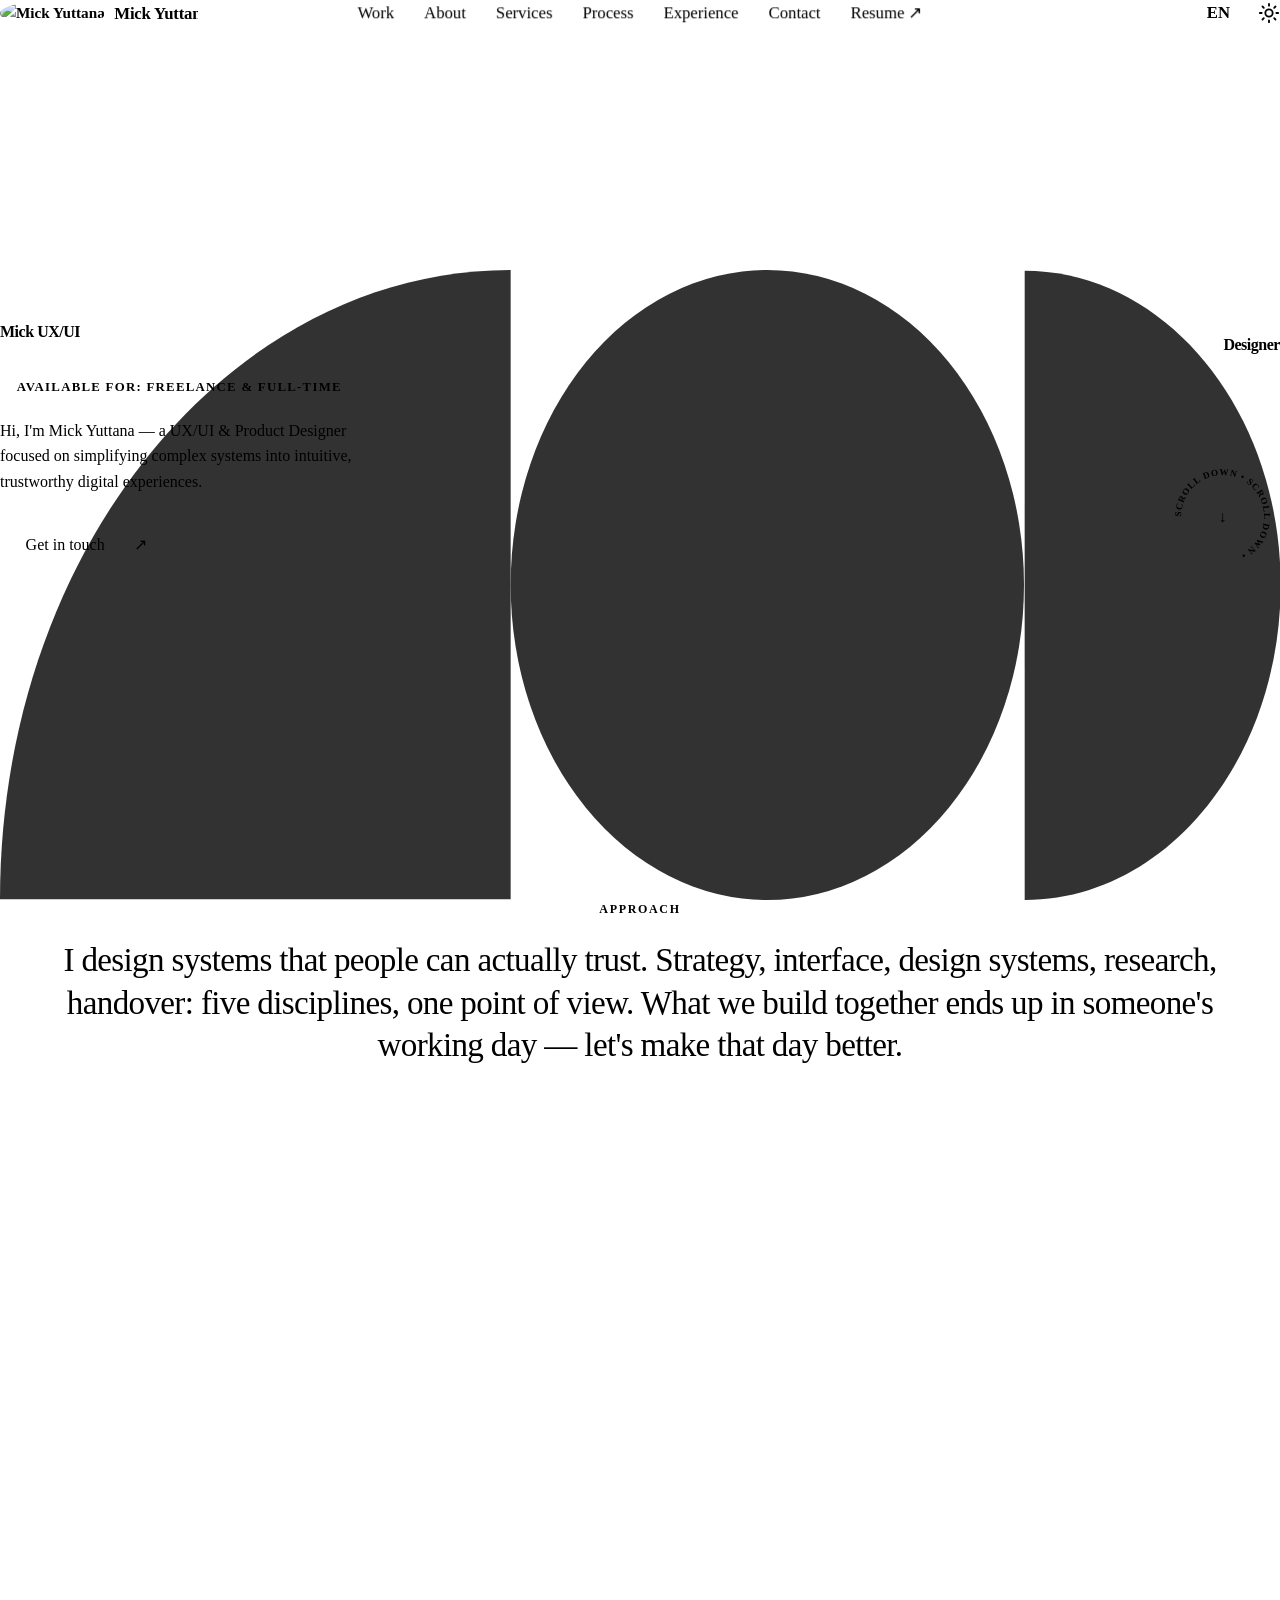
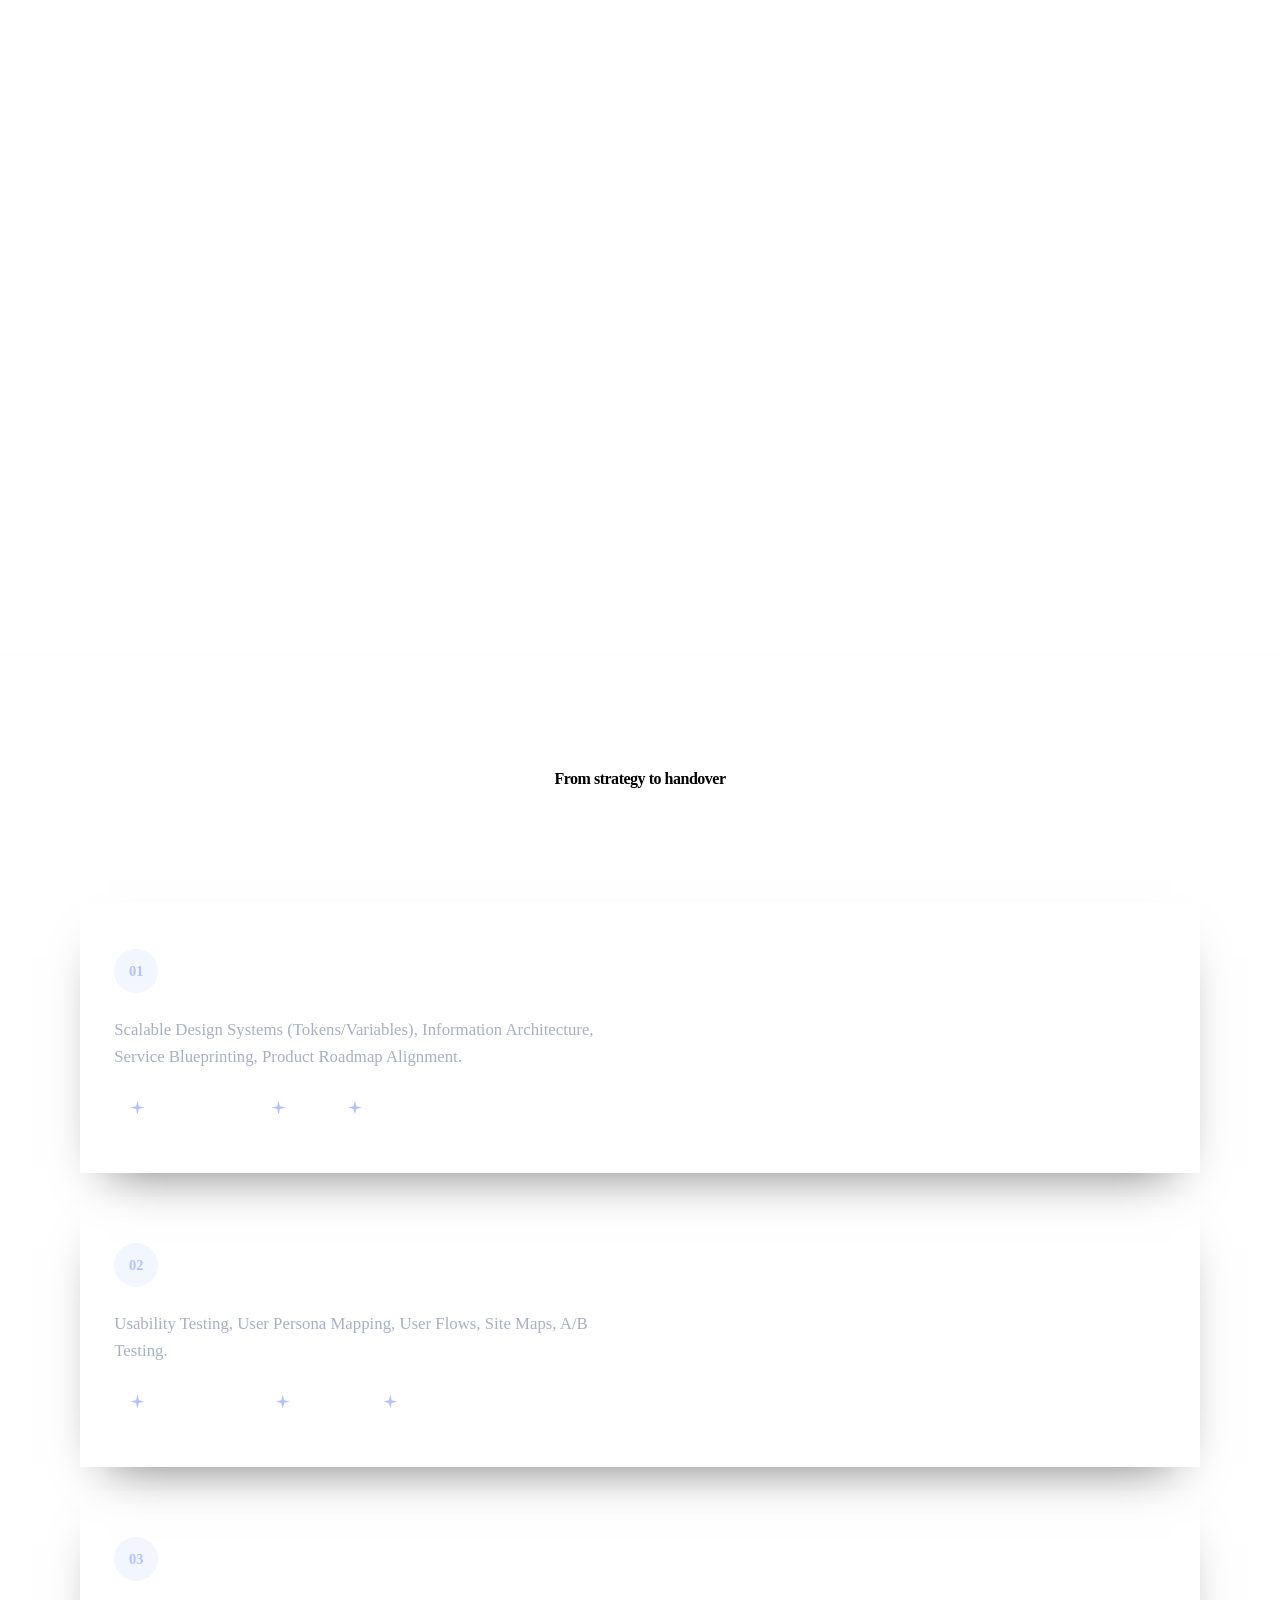
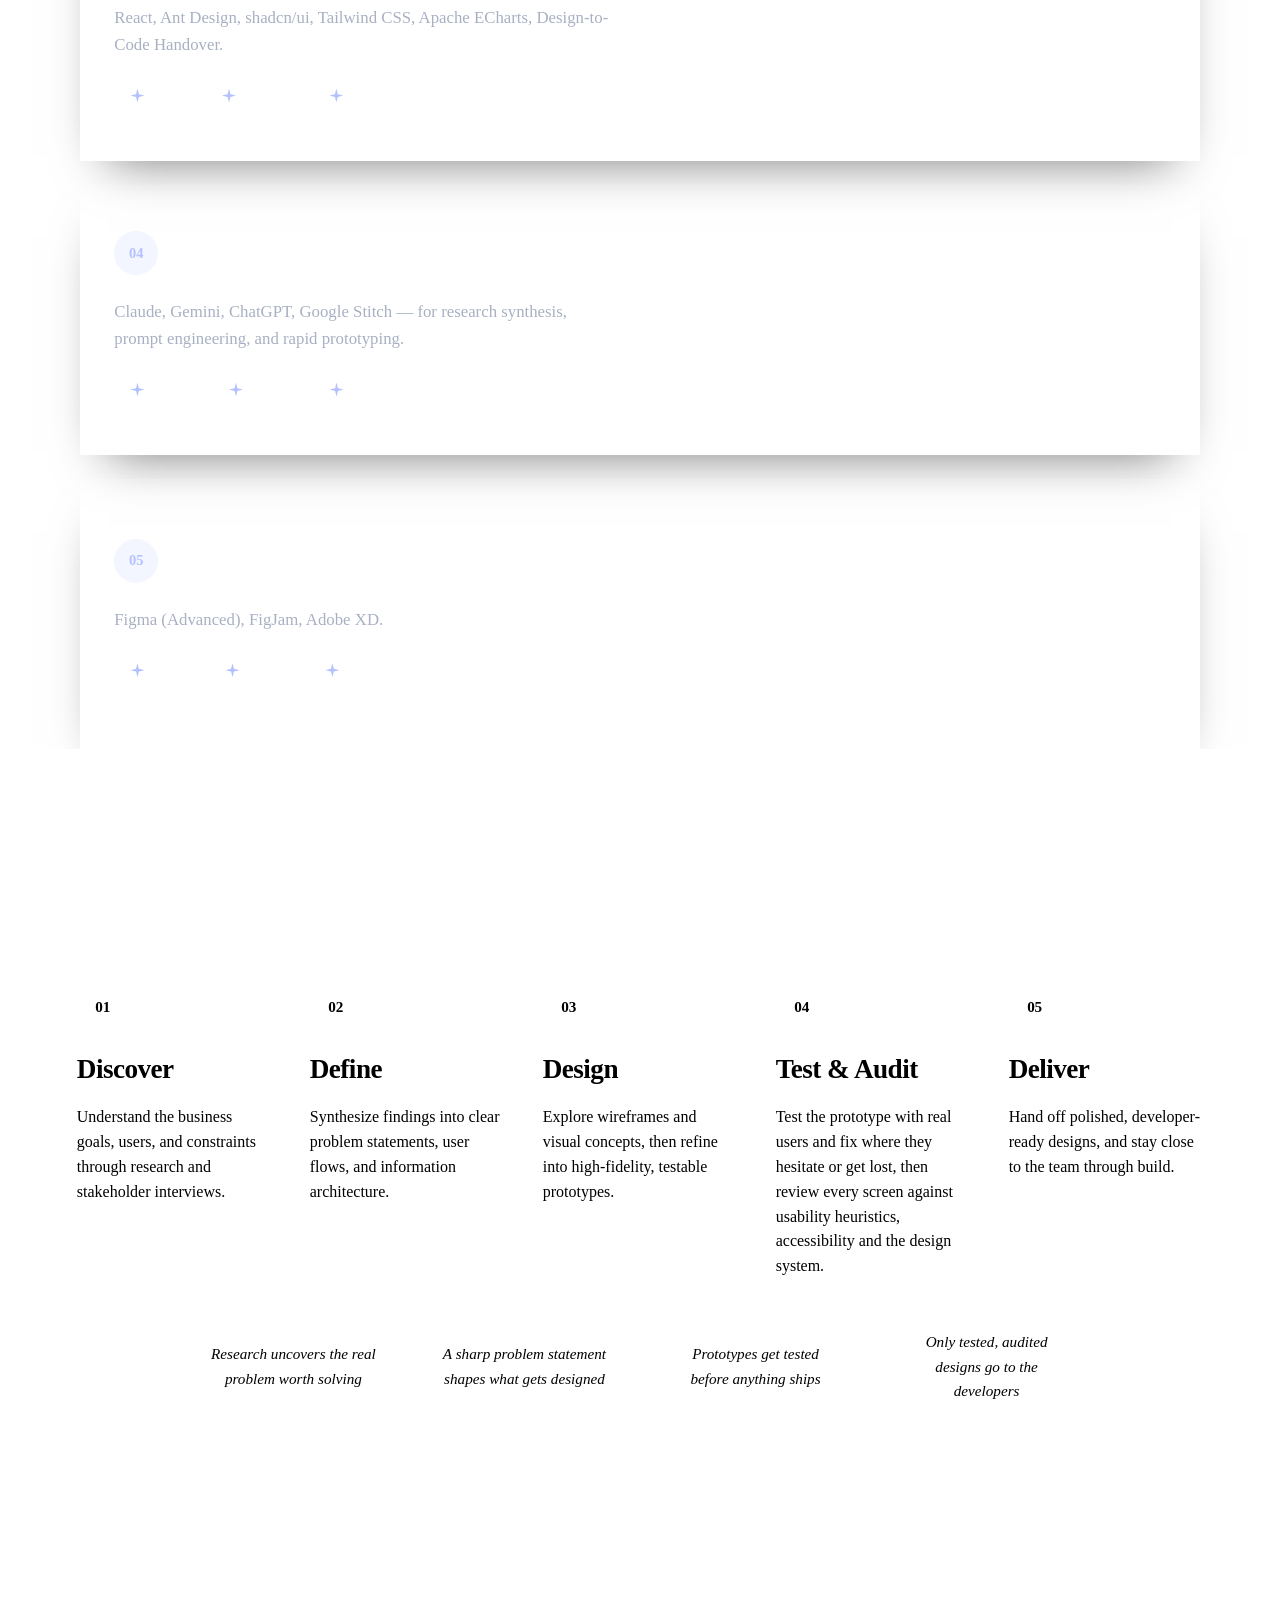
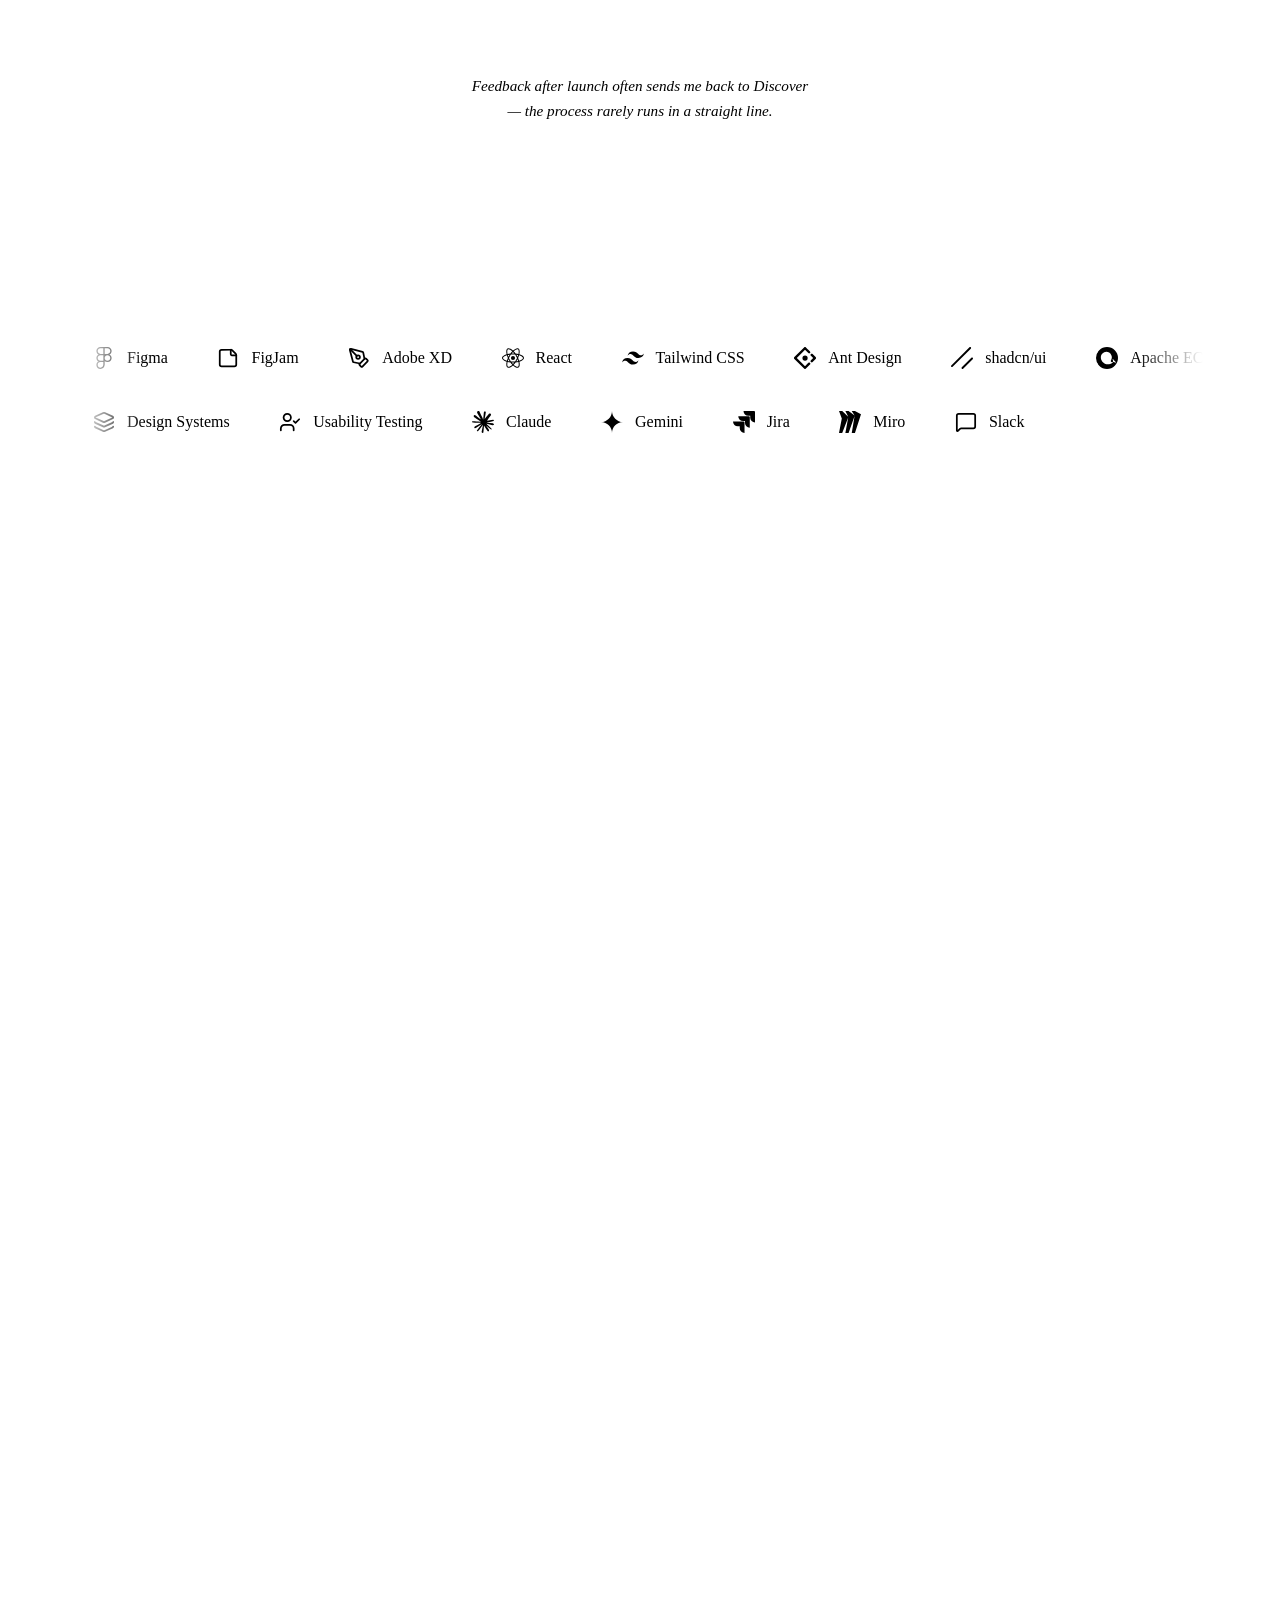
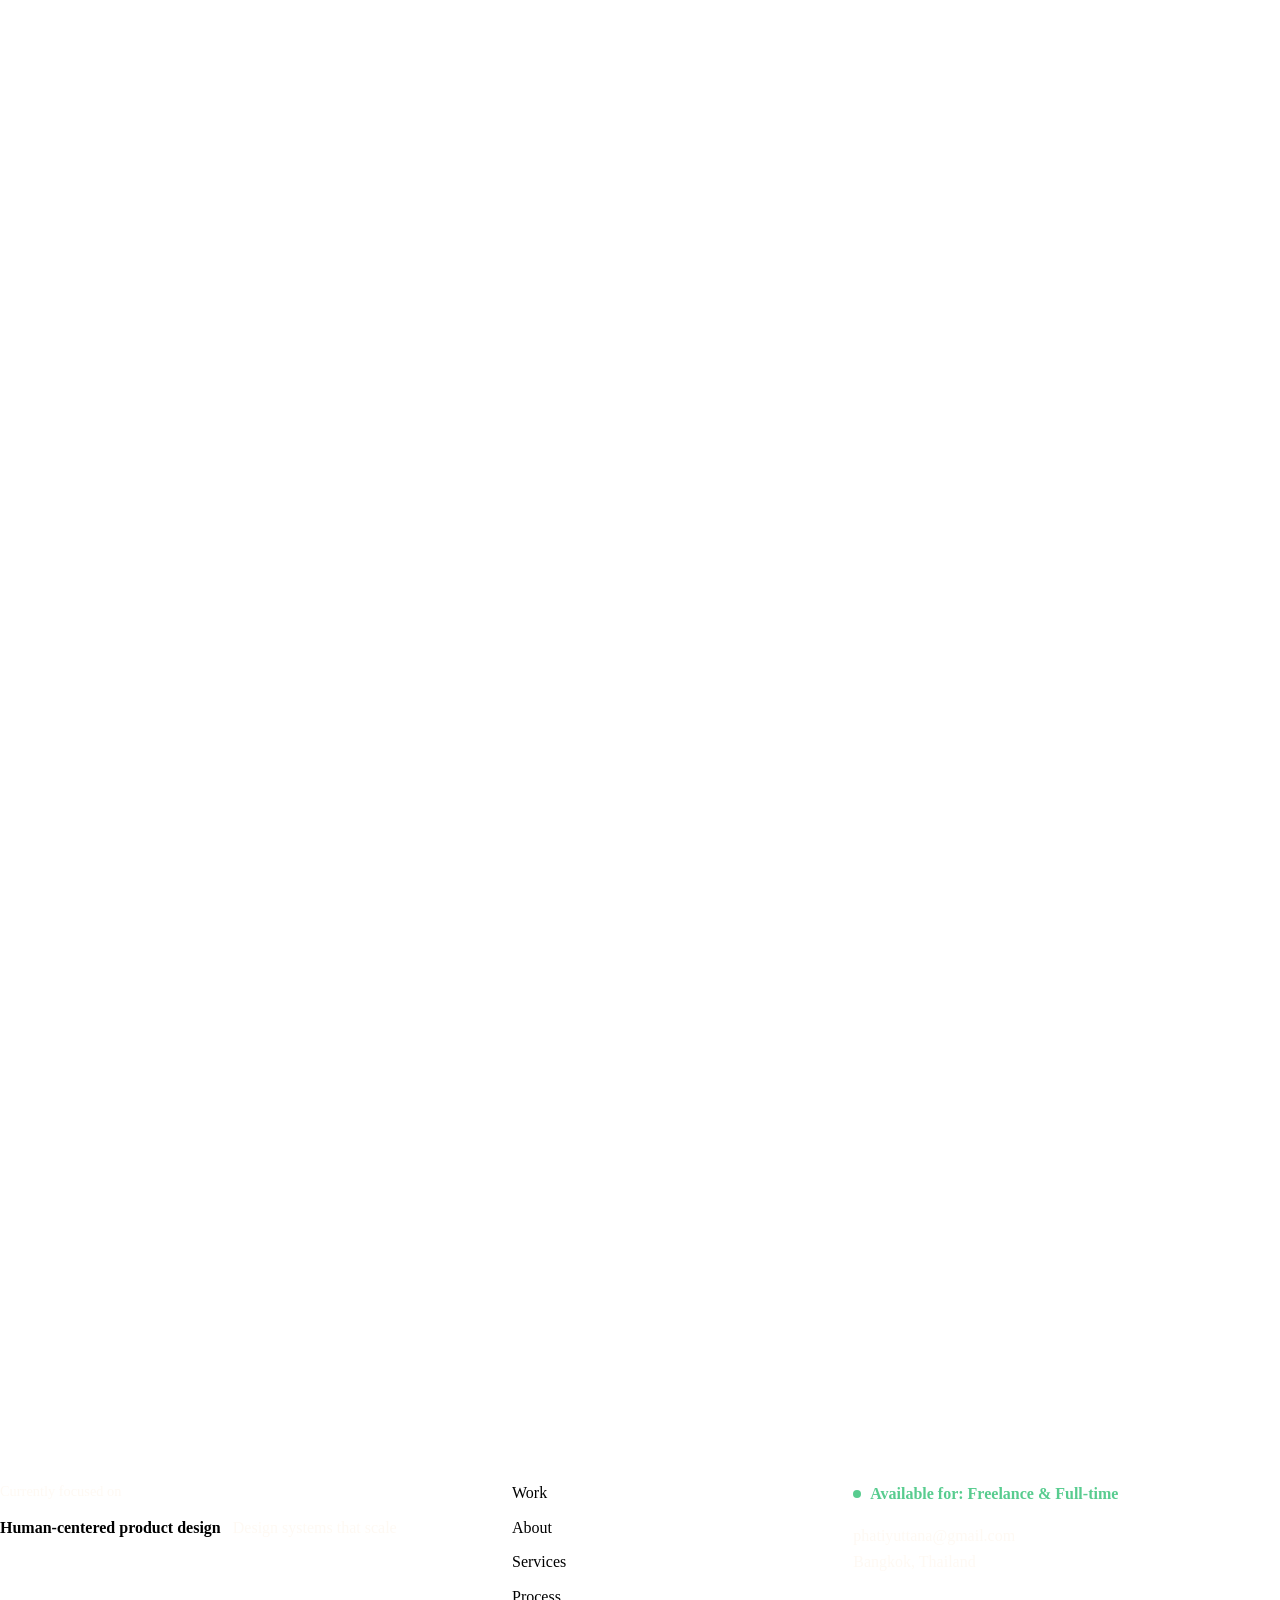
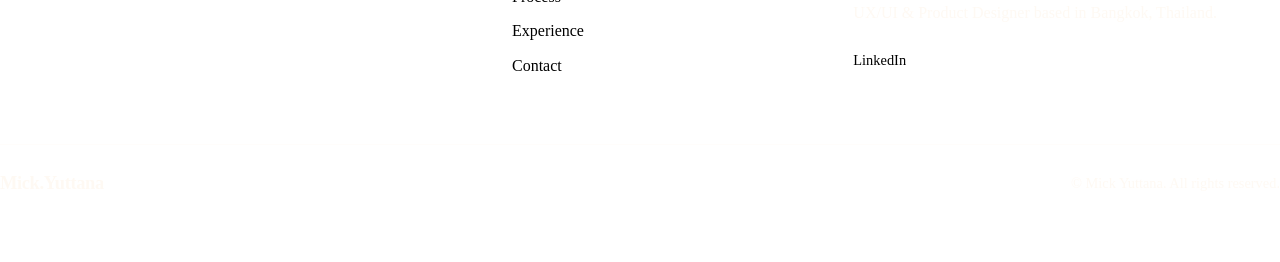
==== commit 86e4965e: "Use the new resume, and match About and Swift Dynamics copy to it - assets/Yuttana-Pati-Resume.pdf r" ====
--- a/index.html
+++ b/index.html
@@ -169,7 +169,7 @@
       <div class="cases__pin" data-cases-pin>
         <div class="wrap">
           <header class="section-head section-head--center" data-reveal>
-            <p class="pretitle" data-i18n="work.eyebrow">Cases</p>
+            <p class="pretitle" data-i18n="work.eyebrow">Featured Projects</p>
             <h2 class="section-title" data-i18n="work.title">Results for products that hold up</h2>
           </header>
         </div>
@@ -271,8 +271,8 @@
               <span>LinkedIn</span>
             </a>
           </div>
-          <p class="lede" data-i18n="about.text1">UX/UI & Product Designer with 4+ years specializing in enterprise IoT and government platforms.</p>
-          <p class="lede" data-i18n="about.text2">My Computer Science background lets me collaborate with engineers in their own language.</p>
+          <p class="lede" data-i18n="about.text1">UX/UI Designer & Design System Lead with 3+ years in Enterprise SaaS and IoT platforms.</p>
+          <p class="lede" data-i18n="about.text2">CS background lets me collaborate in engineering language and ship systems that hold up at scale.</p>
           <ul class="checks">
             <li data-i18n="about.list1">User-Centered Design Process</li>
             <li data-i18n="about.list2">Cross-Platform Design Systems</li>
@@ -281,7 +281,7 @@
         </div>
 
         <div class="numbers__grid about__numbers">
-          <div class="numbers__item" data-reveal><strong>4+</strong><span data-i18n="hero.stat1">Years Experience</span></div>
+          <div class="numbers__item" data-reveal><strong>3+</strong><span data-i18n="hero.stat1">Years Experience</span></div>
           <div class="numbers__item" data-reveal><strong>40%</strong><span data-i18n="hero.stat2">Faster Design Cycles</span></div>
           <div class="numbers__item" data-reveal><strong>15+</strong><span data-i18n="hero.stat3">Projects Delivered</span></div>
           <div class="numbers__item" data-reveal><strong>+30%</strong><span data-i18n="hero.stat4">Task Completion Lift</span></div>
@@ -570,26 +570,22 @@
               <h3 data-i18n="experience.job1.role">UX/UI Designer</h3>
               <p class="job__company" data-i18n="experience.job1.company">Swift Dynamics Co., Ltd.</p>
               <div class="job__group">
-                <h4 data-i18n="experience.job1.group1.title">Product Architecture &amp; Design Systems</h4>
+                <!-- copy follows the resume (assets/Yuttana-Pati-Resume.pdf):
+                     two groups, each bullet led by a bold label, so the
+                     bullets use data-i18n-html for the <strong> -->
+                <h4 data-i18n="experience.job1.group1.title">Key Projects &amp; Impact</h4>
                 <ul>
-                  <li data-i18n="experience.job1.group1.bullet1">Led end-to-end UX/UI design for a construction and facility management platform.</li>
-                  <li data-i18n="experience.job1.group1.bullet2">Built and maintained a centralized Design System with Figma Variables, Tokens, and Auto-layout.</li>
-                  <li data-i18n="experience.job1.group1.bullet3">Integrated AI tools into the design workflow for research synthesis and documentation.</li>
+                  <li data-i18n="experience.job1.group1.bullet1" data-i18n-html><strong>CM Sitearound (Enterprise SaaS Platform):</strong> Led end-to-end UX/UI redesign of a construction management platform.</li>
+                  <li data-i18n="experience.job1.group1.bullet2" data-i18n-html><strong>Government Project Proposal (TOR Bidding):</strong> Translated complex TOR requirements into high-fidelity UI concepts.</li>
+                  <li data-i18n="experience.job1.group1.bullet3" data-i18n-html><strong>Government Unified Status Dashboard:</strong> Designed an accessibility-first dashboard for a government client.</li>
                 </ul>
               </div>
               <div class="job__group">
                 <h4 data-i18n="experience.job1.group2.title">Data-Driven IoT &amp; Custom Dashboards</h4>
                 <ul>
-                  <li data-i18n="experience.job1.group2.bullet1">Designed monitoring dashboards for industrial IoT sensor data using Apache ECharts.</li>
-                  <li data-i18n="experience.job1.group2.bullet2">Partnered with frontend engineers to spec and review component behavior.</li>
-                </ul>
-              </div>
-              <div class="job__group">
-                <h4 data-i18n="experience.job1.group3.title">Stakeholder Collaboration &amp; Government Solutions</h4>
-                <ul>
-                  <li data-i18n="experience.job1.group3.bullet1">Ran requirement-gathering sessions with Product Owners and Project Managers.</li>
-                  <li data-i18n="experience.job1.group3.bullet2">Designed a unified status-tracking dashboard for a government client.</li>
-                  <li data-i18n="experience.job1.group3.bullet3">Presented design decisions and trade-offs to cross-functional stakeholders weekly.</li>
+                  <li data-i18n="experience.job1.group2.bullet1" data-i18n-html><strong>Design Systems &amp; Workflow:</strong> Built and maintained a centralized Design System.</li>
+                  <li data-i18n="experience.job1.group2.bullet2" data-i18n-html><strong>Data-Driven IoT Dashboards:</strong> Designed monitoring dashboards using Apache ECharts.</li>
+                  <li data-i18n="experience.job1.group2.bullet3" data-i18n-html><strong>Stakeholder Collaboration:</strong> Ran requirement-gathering sessions with Product Owners and Project Managers.</li>
                 </ul>
               </div>
             </div>
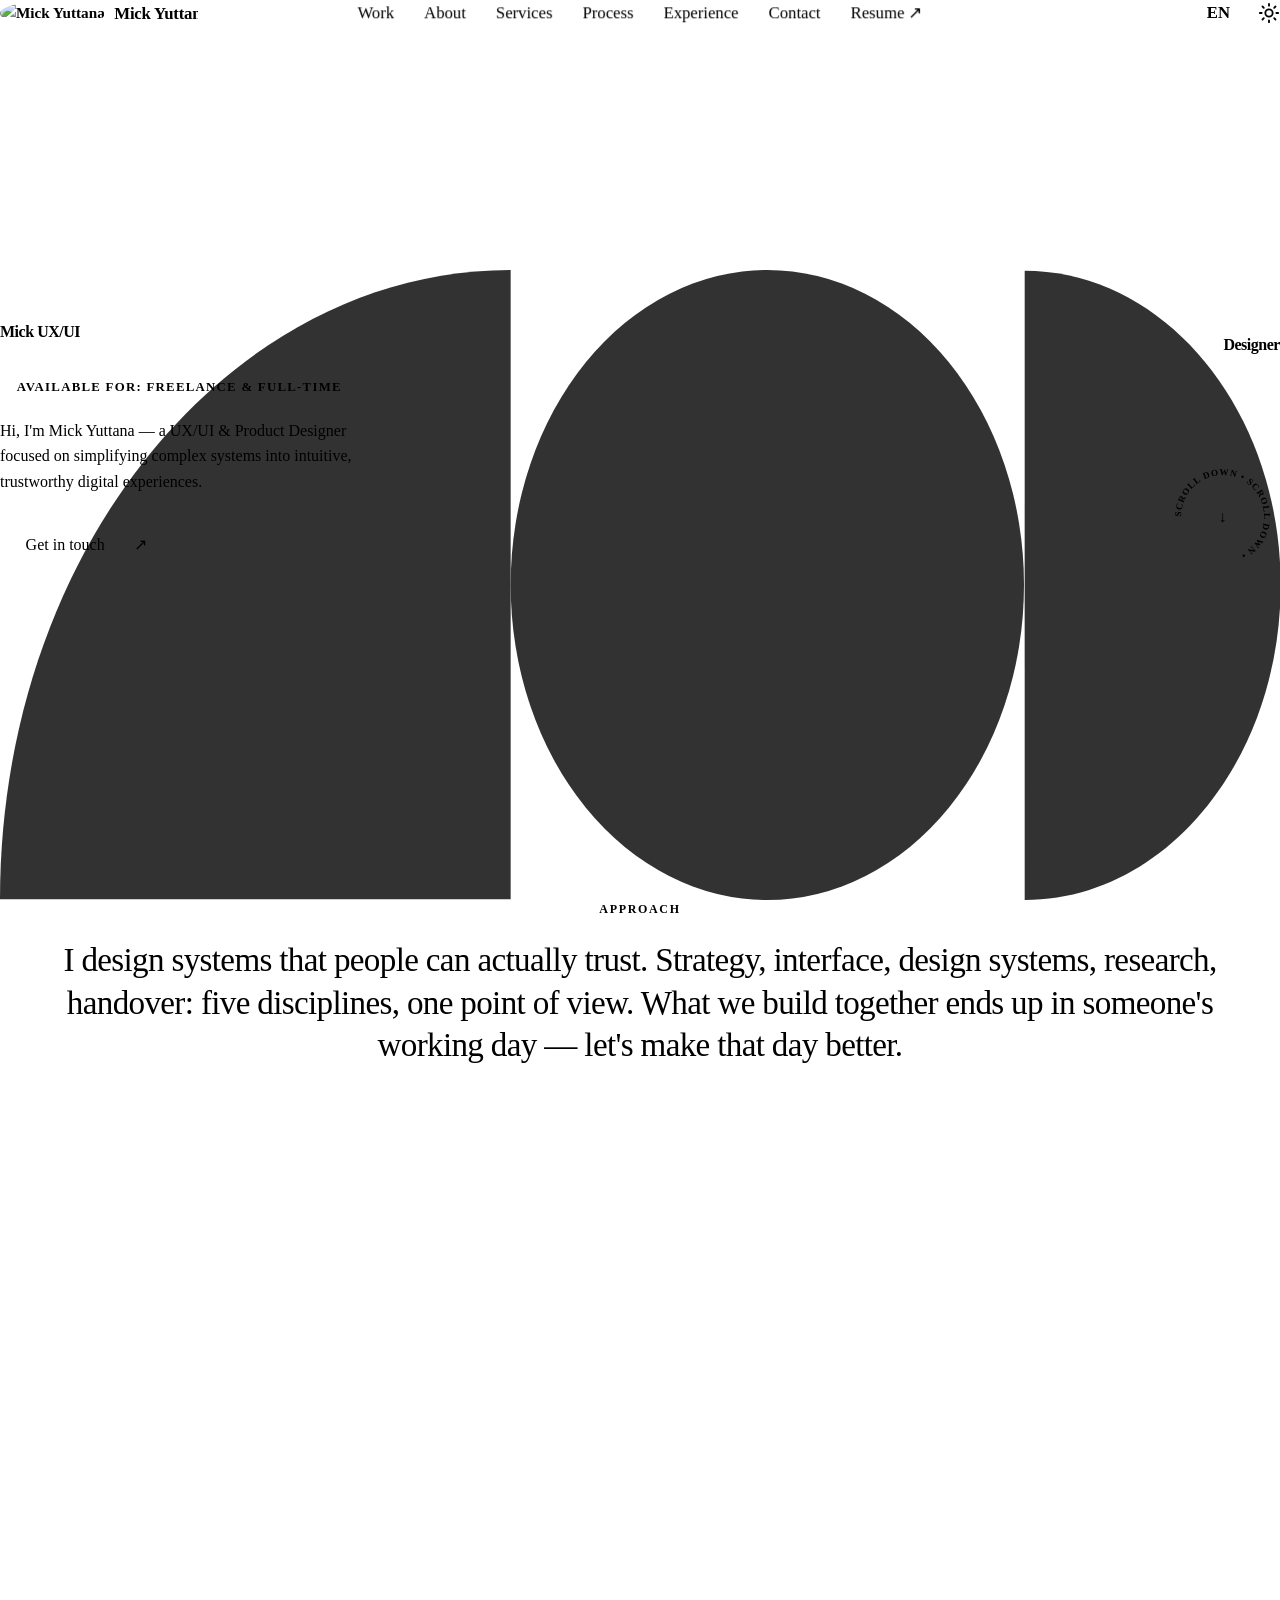
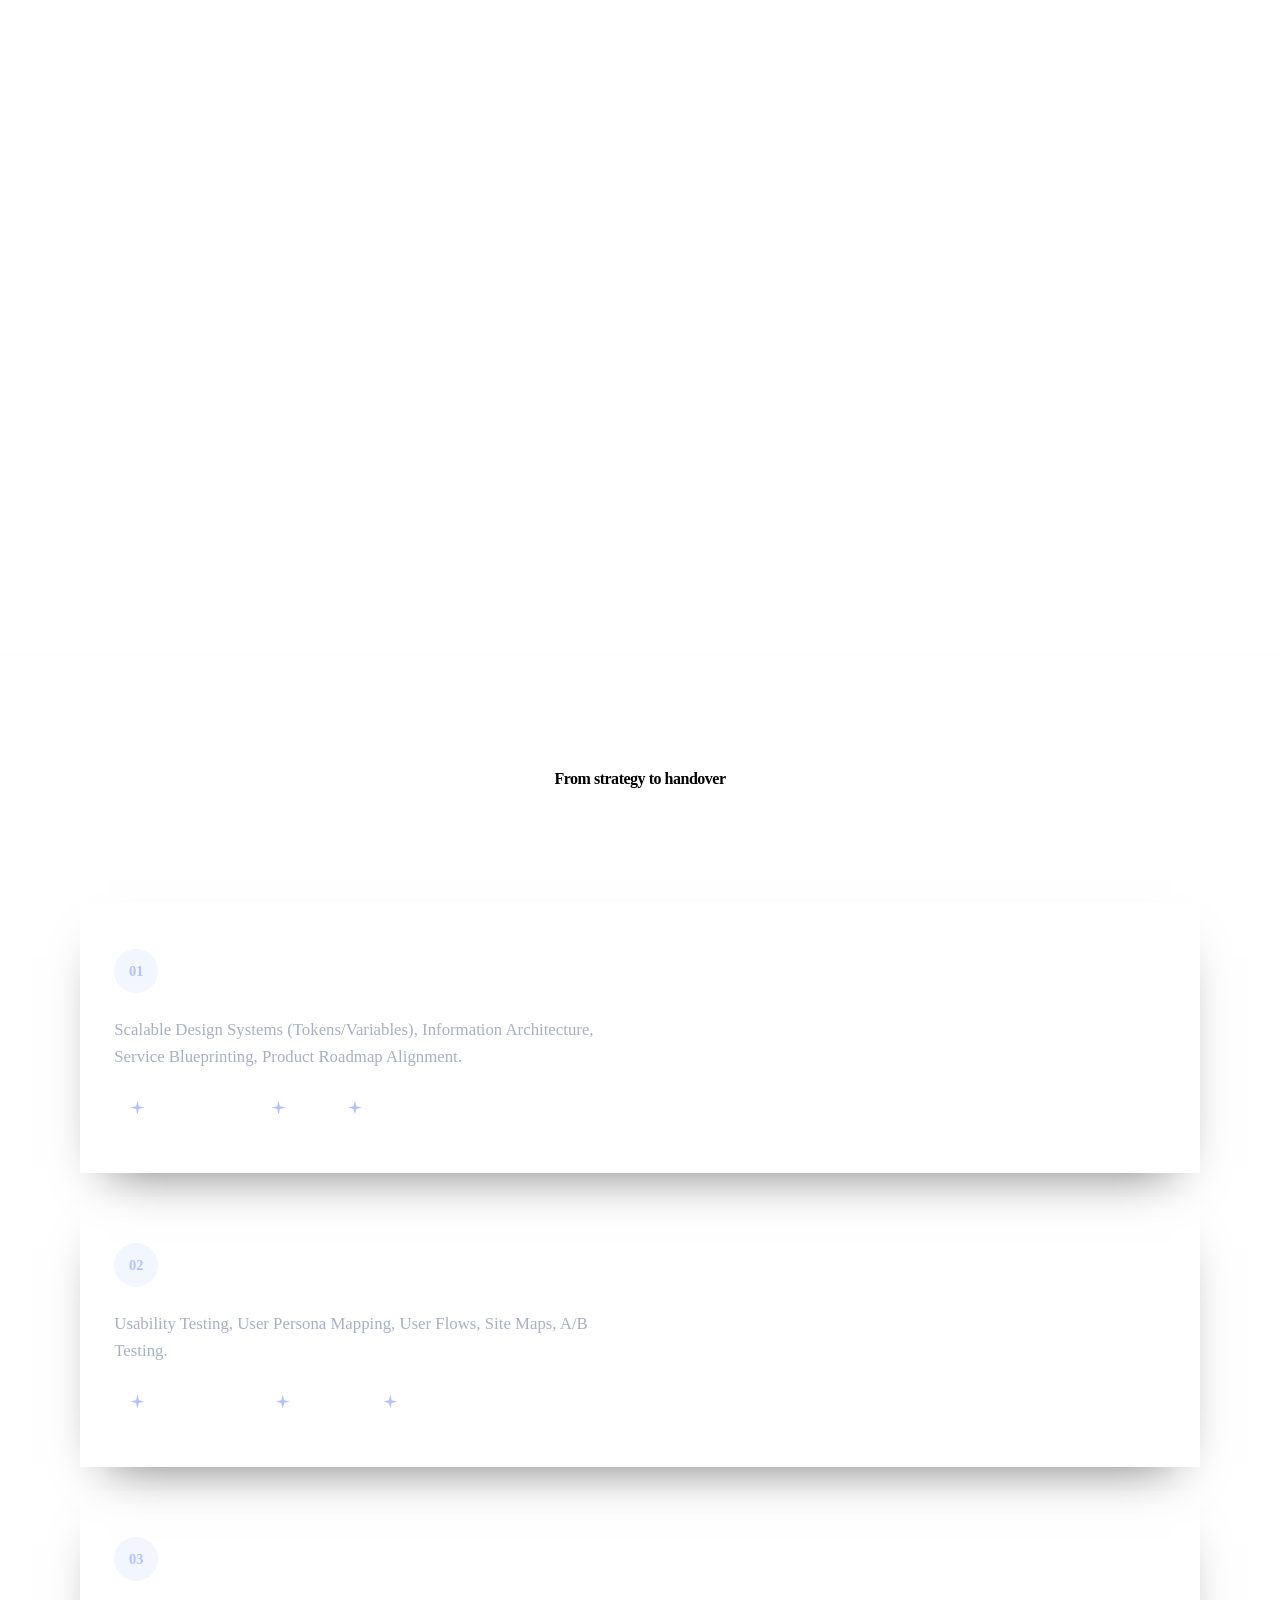
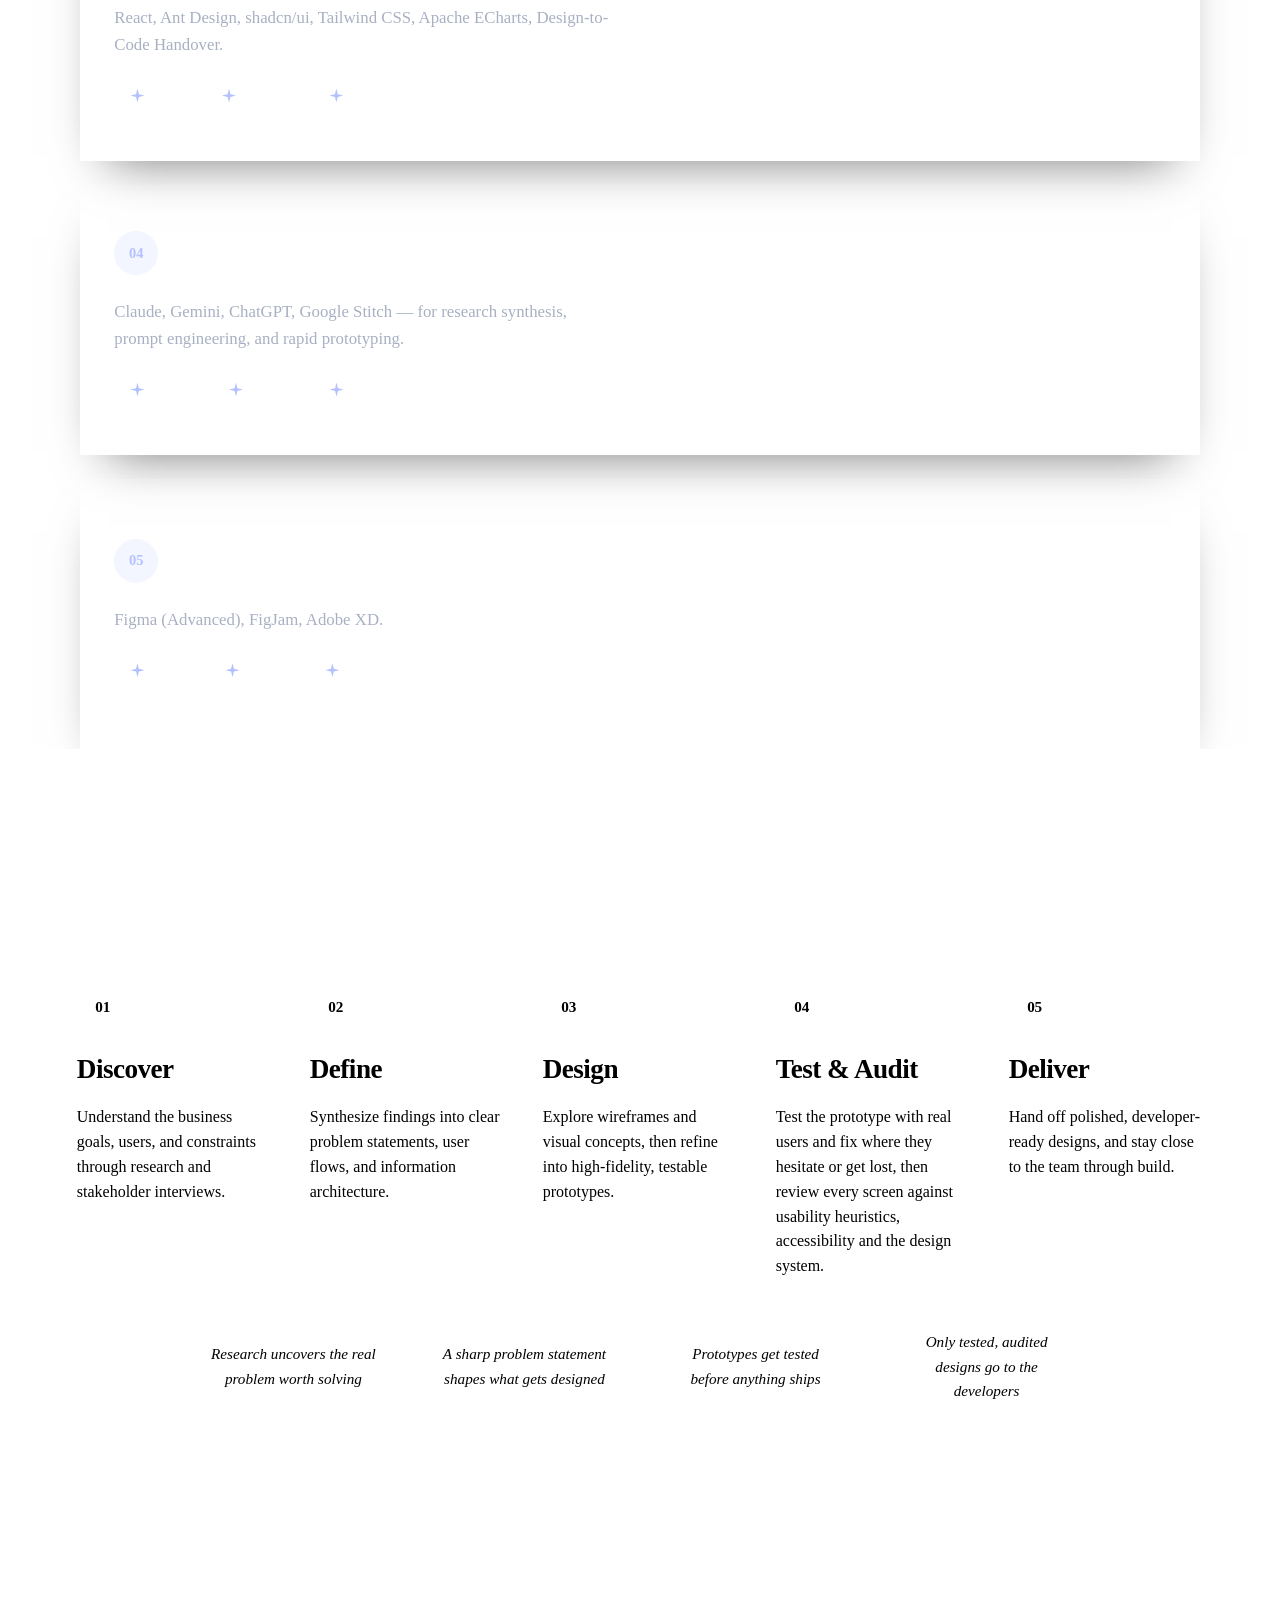
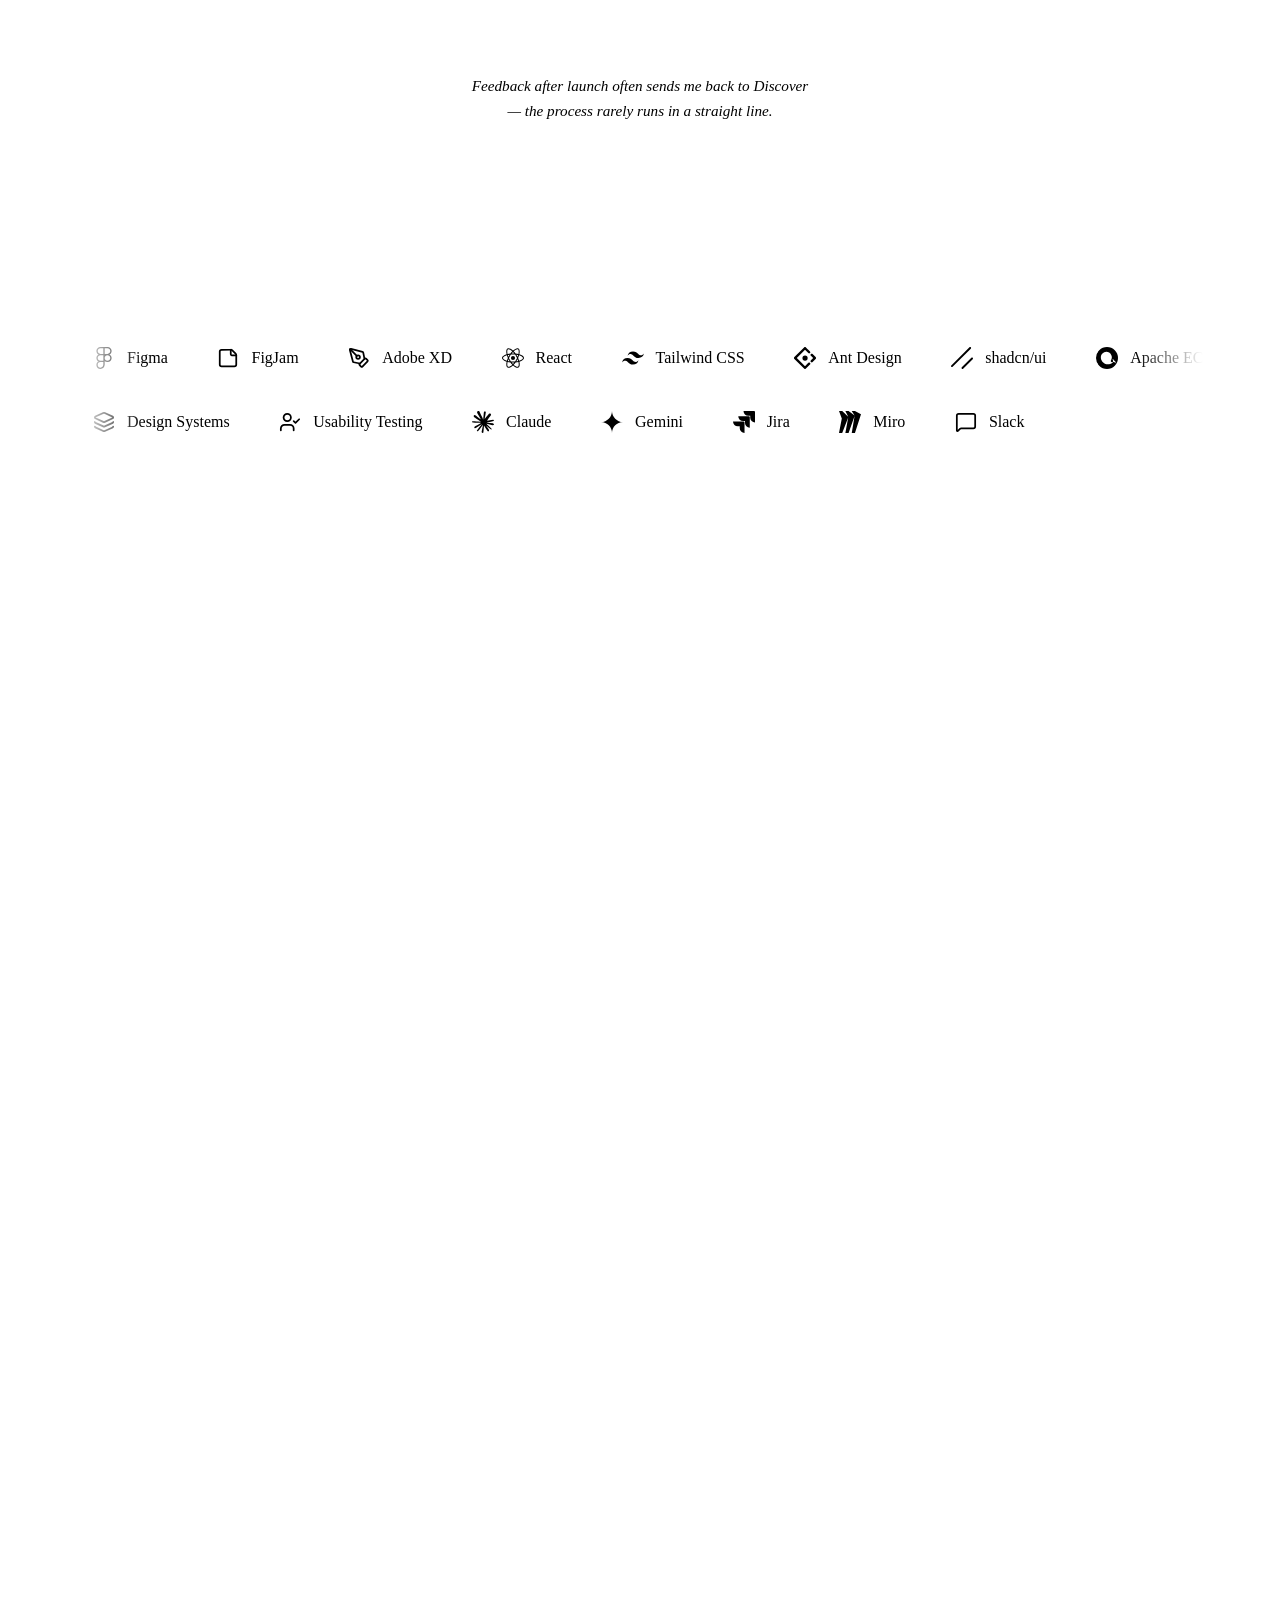
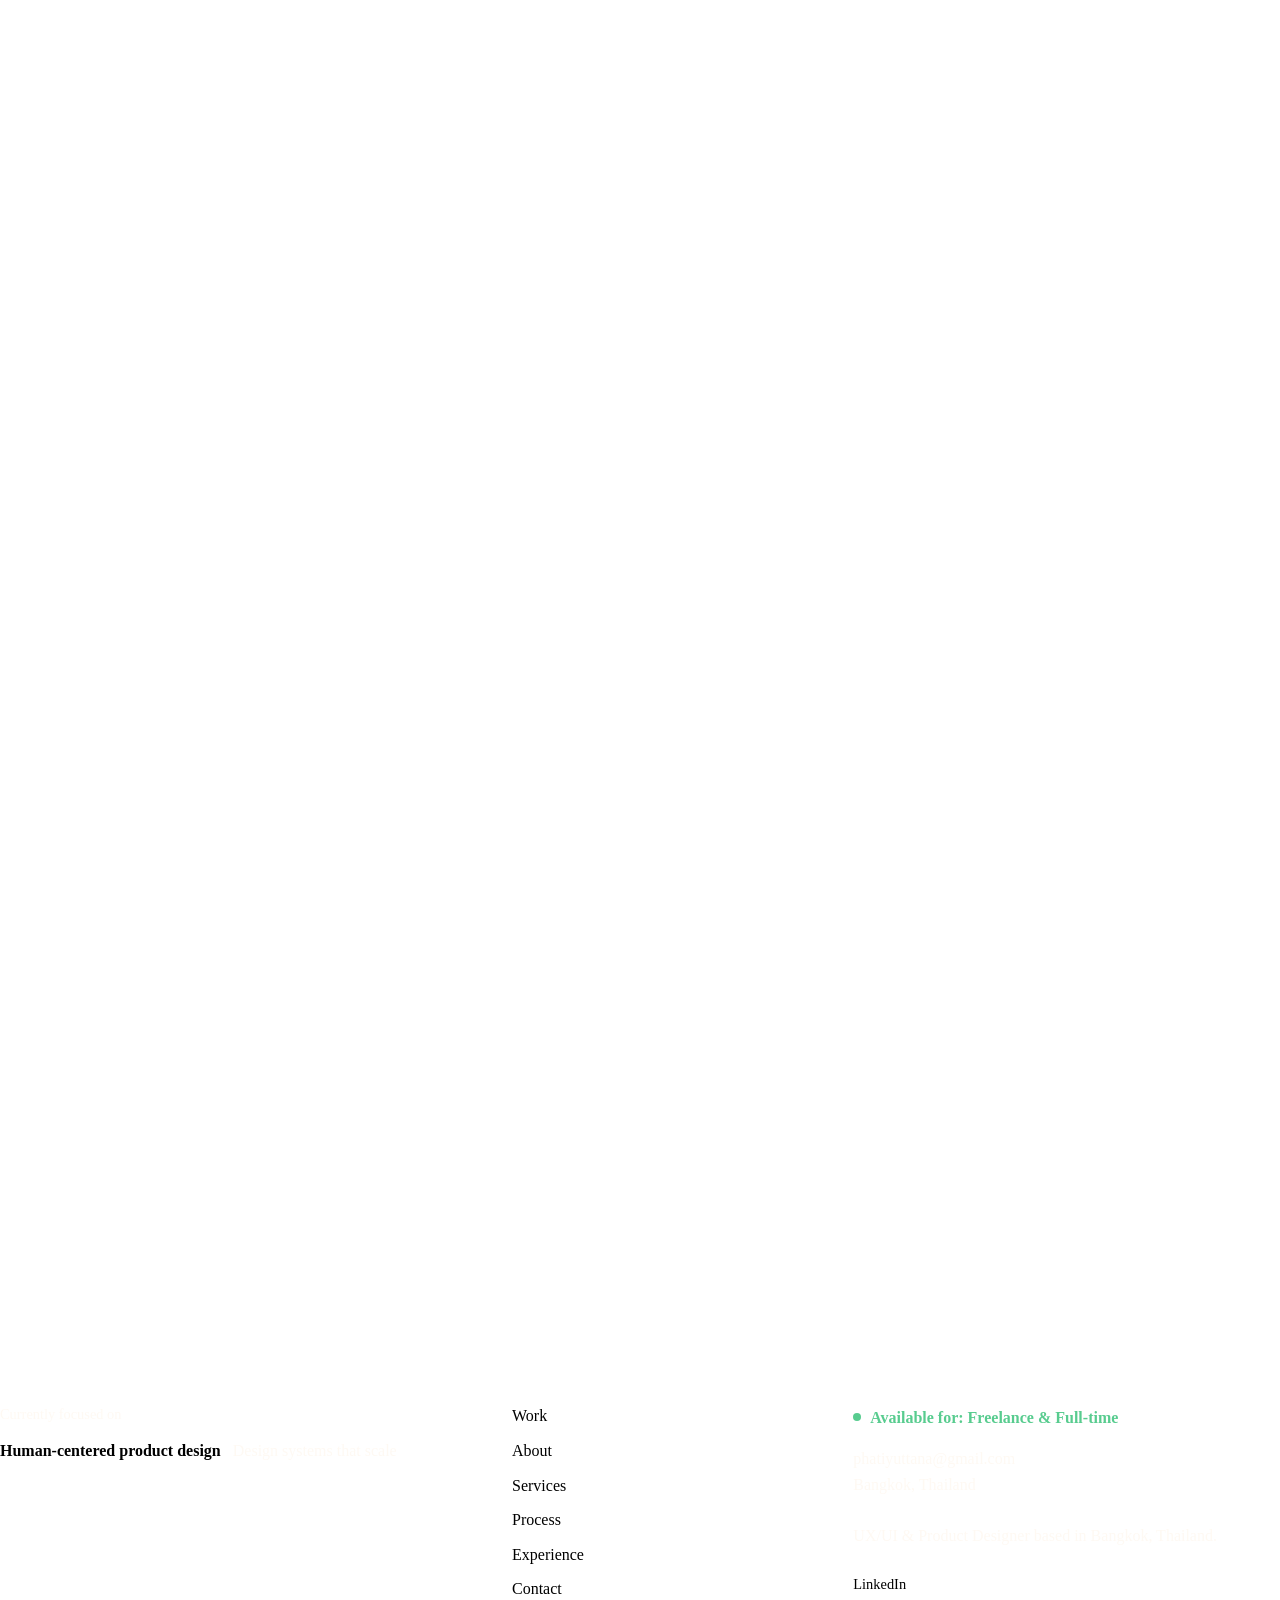
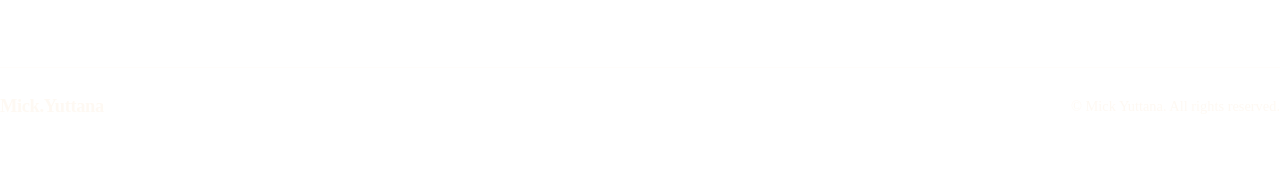
==== commit 890b896f: "Rename the TOR bidding bullet to Project Proposal Drops "Government" from the label and the closing " ====
--- a/index.html
+++ b/index.html
@@ -576,7 +576,7 @@
                 <h4 data-i18n="experience.job1.group1.title">Key Projects &amp; Impact</h4>
                 <ul>
                   <li data-i18n="experience.job1.group1.bullet1" data-i18n-html><strong>CM Sitearound (Enterprise SaaS Platform):</strong> Led end-to-end UX/UI redesign of a construction management platform.</li>
-                  <li data-i18n="experience.job1.group1.bullet2" data-i18n-html><strong>Government Project Proposal (TOR Bidding):</strong> Translated complex TOR requirements into high-fidelity UI concepts.</li>
+                  <li data-i18n="experience.job1.group1.bullet2" data-i18n-html><strong>Project Proposal (TOR Bidding):</strong> Translated complex TOR requirements into high-fidelity UI concepts.</li>
                   <li data-i18n="experience.job1.group1.bullet3" data-i18n-html><strong>Government Unified Status Dashboard:</strong> Designed an accessibility-first dashboard for a government client.</li>
                 </ul>
               </div>
--- a/css/style.css
+++ b/css/style.css
@@ -1095,8 +1095,12 @@
 .job__group h4 { font-size: .85rem; font-weight: 600; letter-spacing: .1em; text-transform: uppercase; color: var(--ink); margin-bottom: .75rem; }
 .job__card > ul { display: grid; gap: .6rem; margin-top: 1.25rem; }
 .job__group ul { display: grid; gap: .6rem; margin-top: 0; }
-.job__card li { display: flex; gap: .75rem; color: var(--muted); }
-.job__card li::before { content: ""; flex: none; width: 6px; height: 6px; border-radius: 50%; background: var(--primary); margin-top: .62em; }
+/* block + absolutely placed dot, not flex: a bullet led by a bold label
+   (<strong>) must flow as one sentence — as flex, the label and the rest
+   of the text became two side-by-side columns */
+.job__card li { position: relative; padding-left: calc(6px + .75rem); color: var(--muted); }
+.job__card li::before { content: ""; position: absolute; left: 0; top: .62em; width: 6px; height: 6px; border-radius: 50%; background: var(--primary); }
+.job__card li strong { color: var(--ink); font-weight: 600; }
 
 /* ---------- 9. CTA block ---------- */
 /* ---------- 10. Contact ---------- */
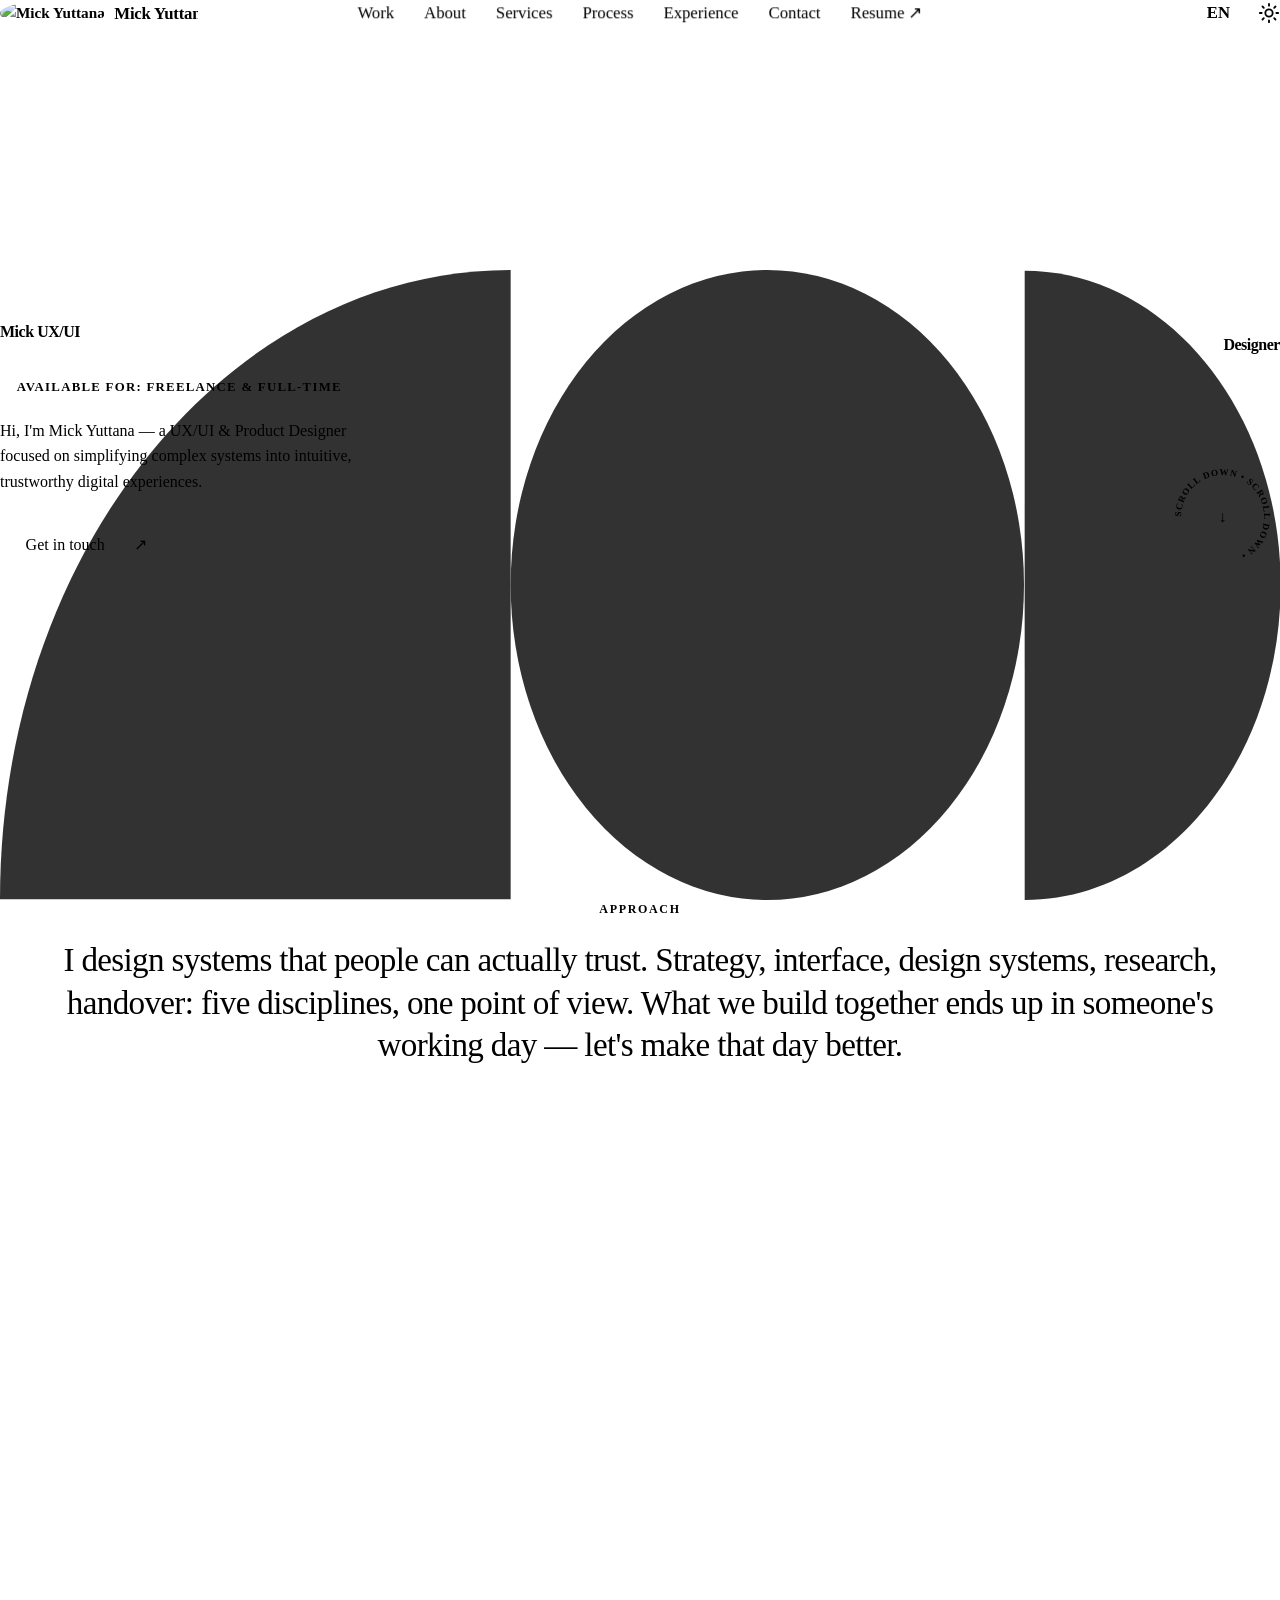
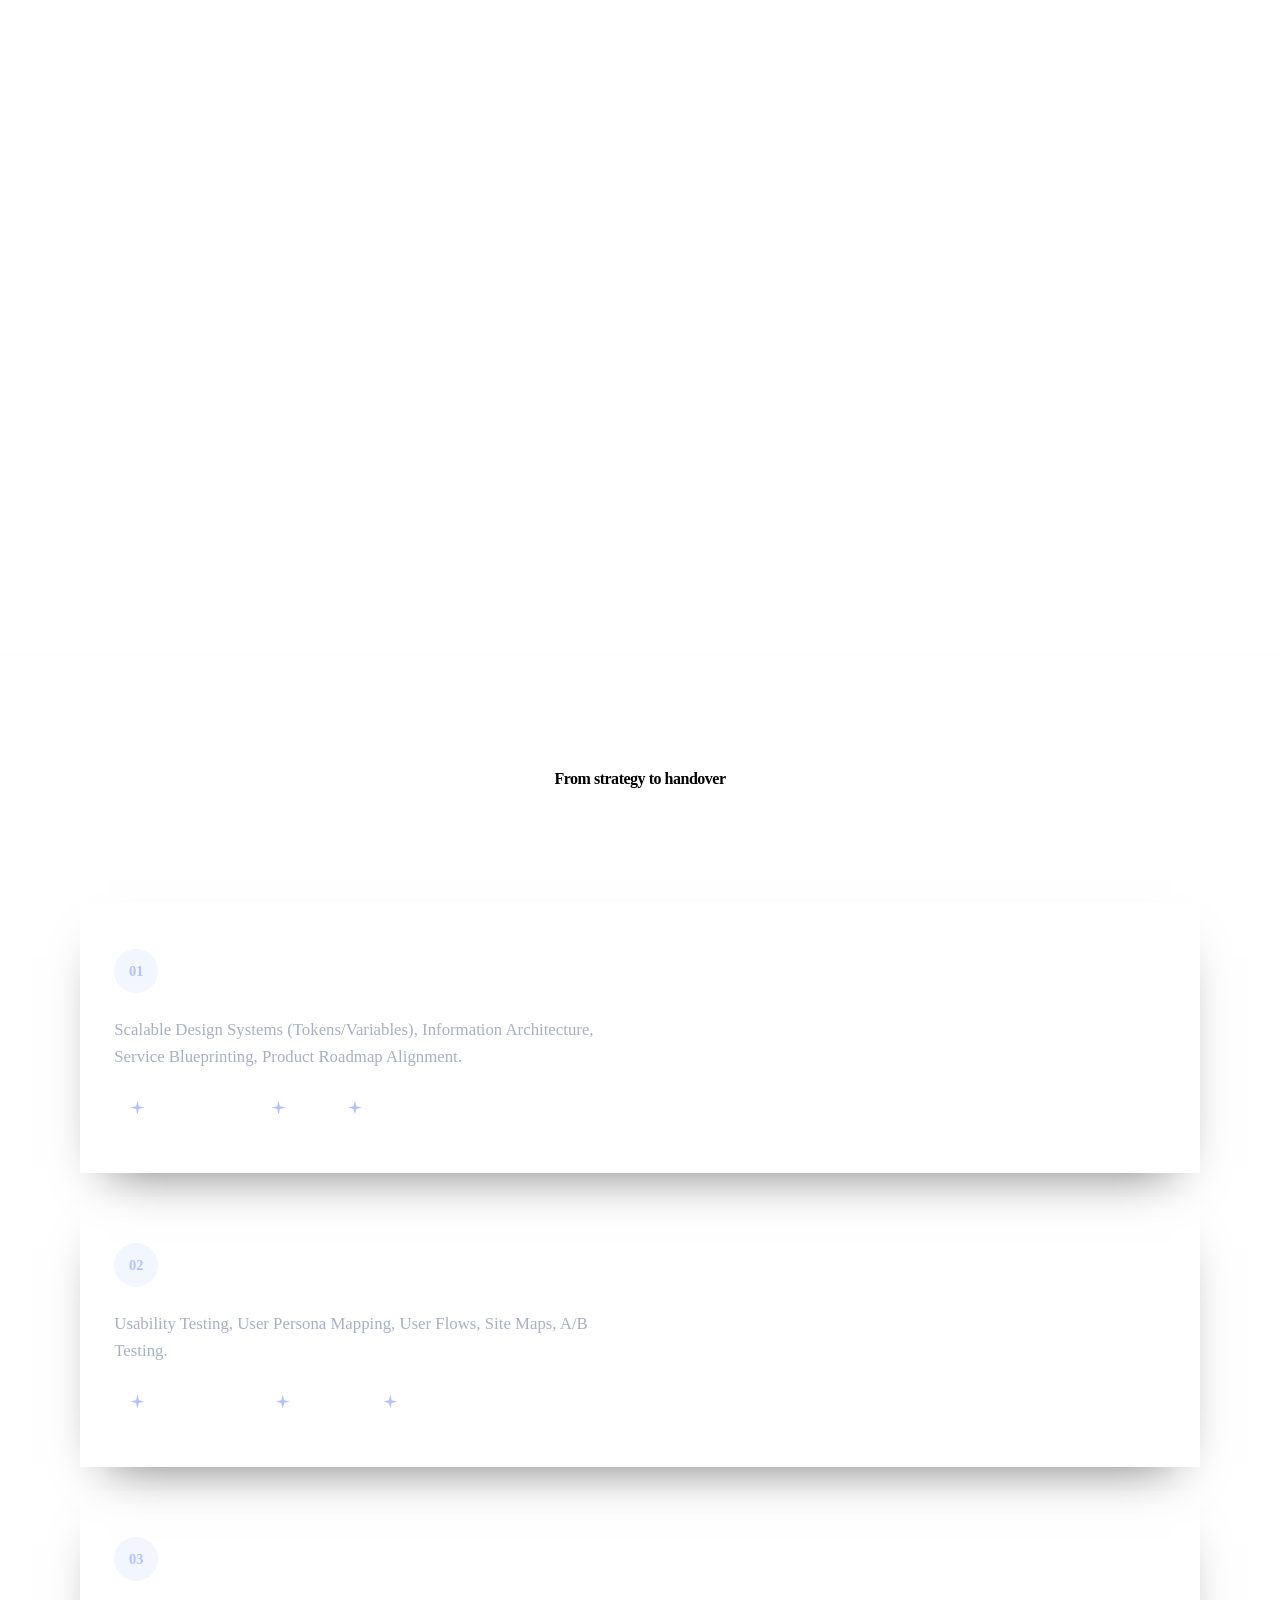
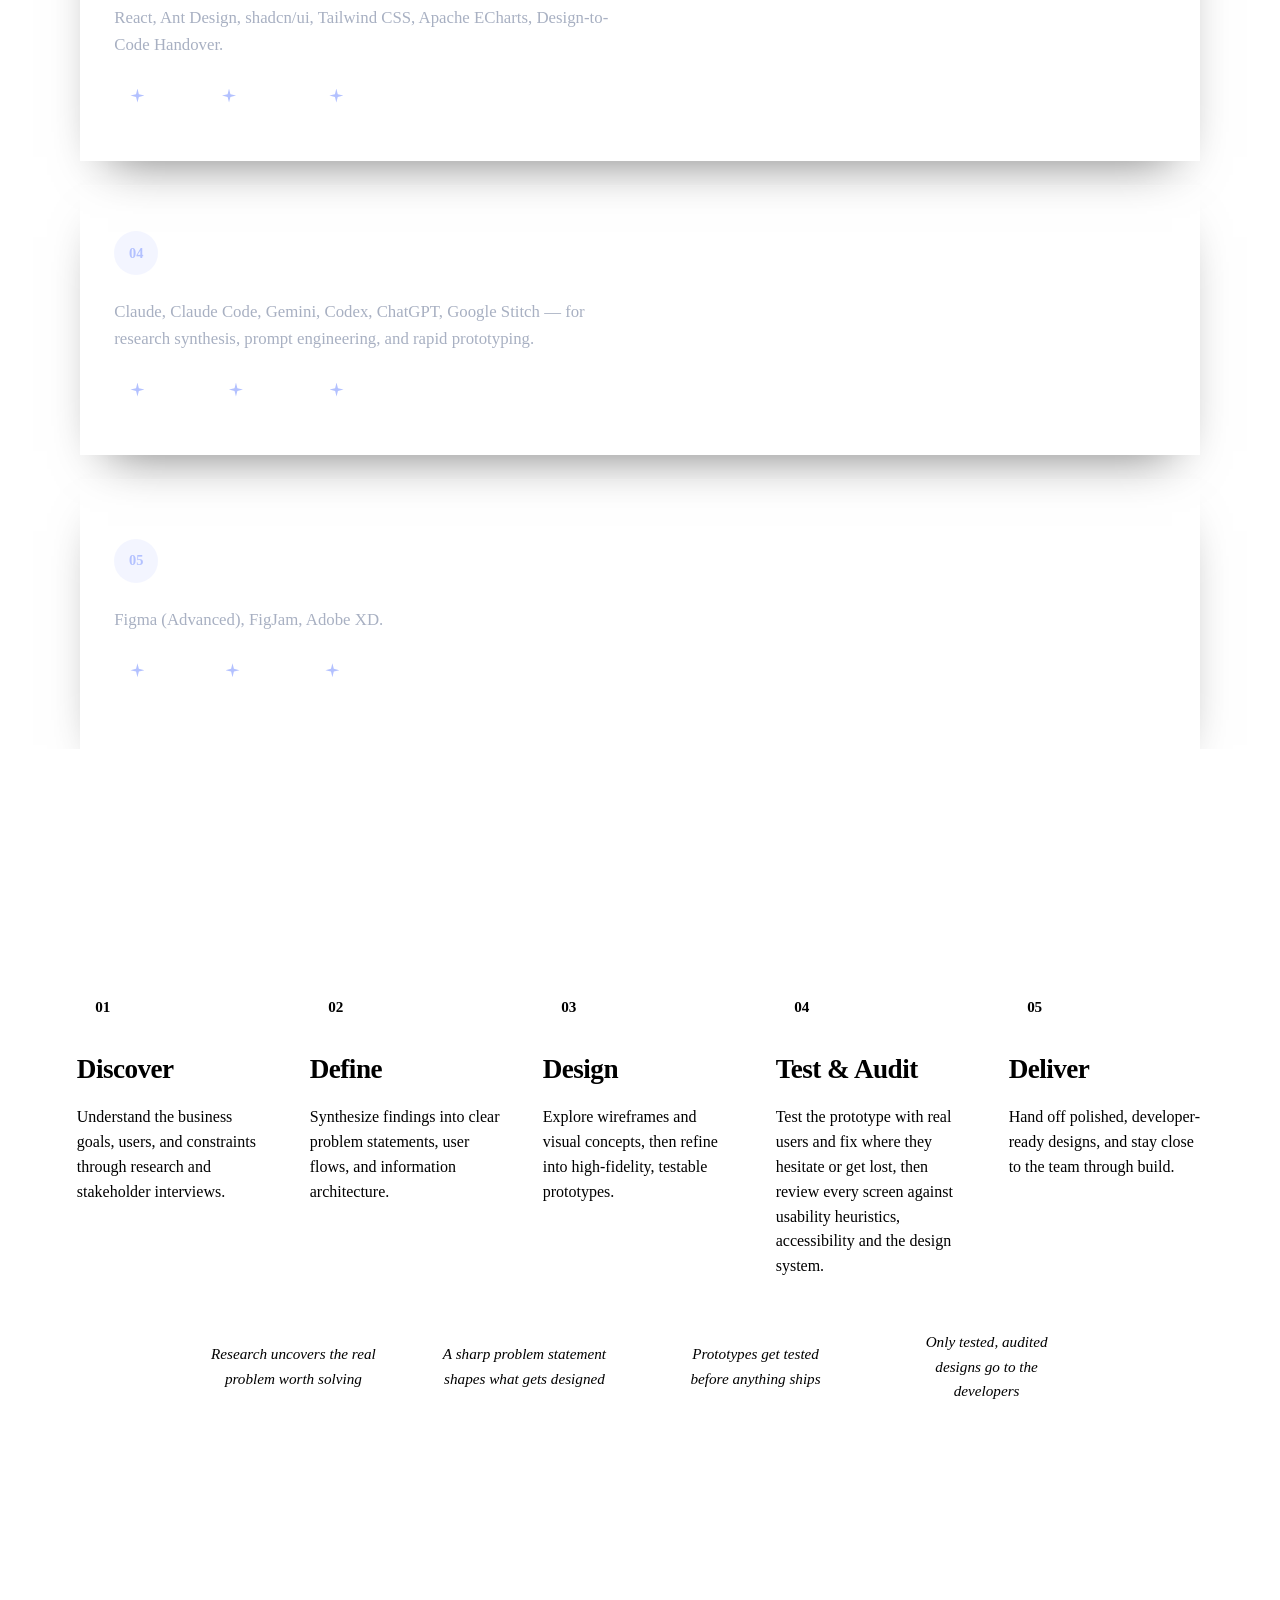
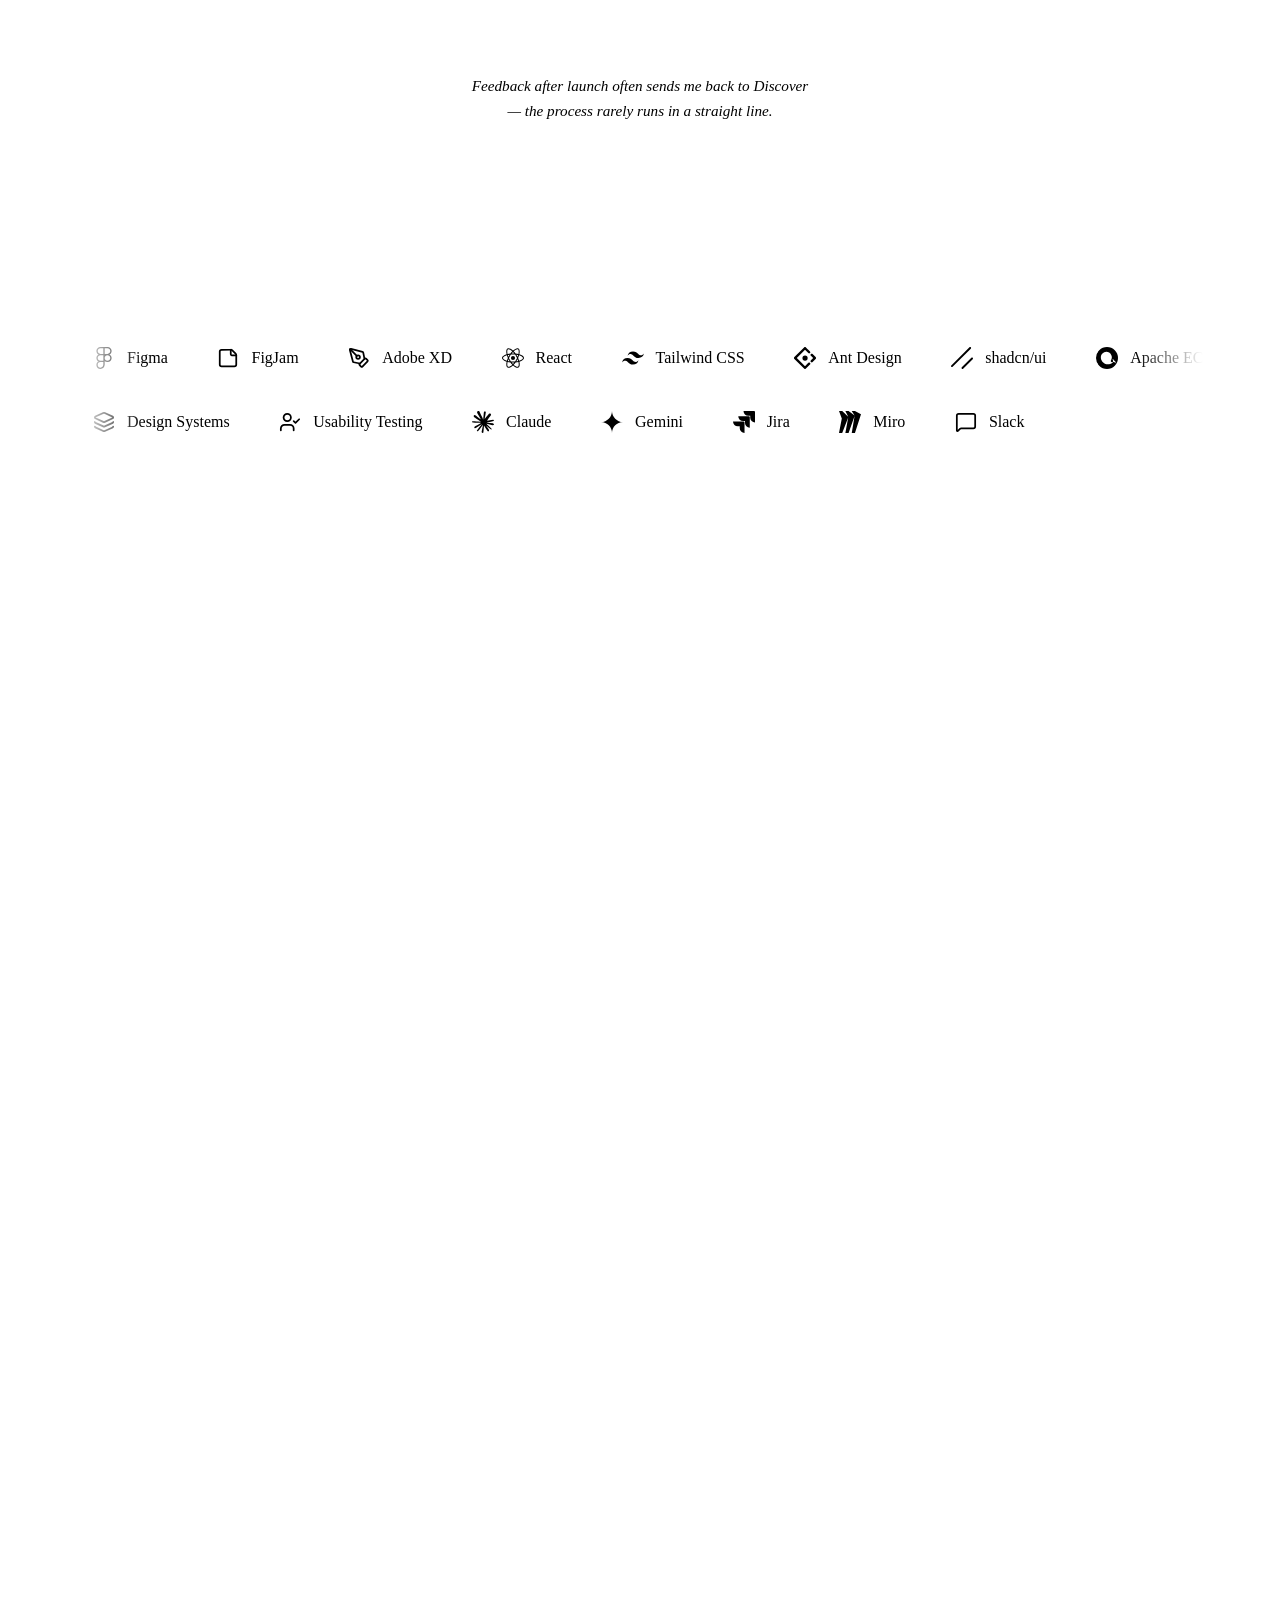
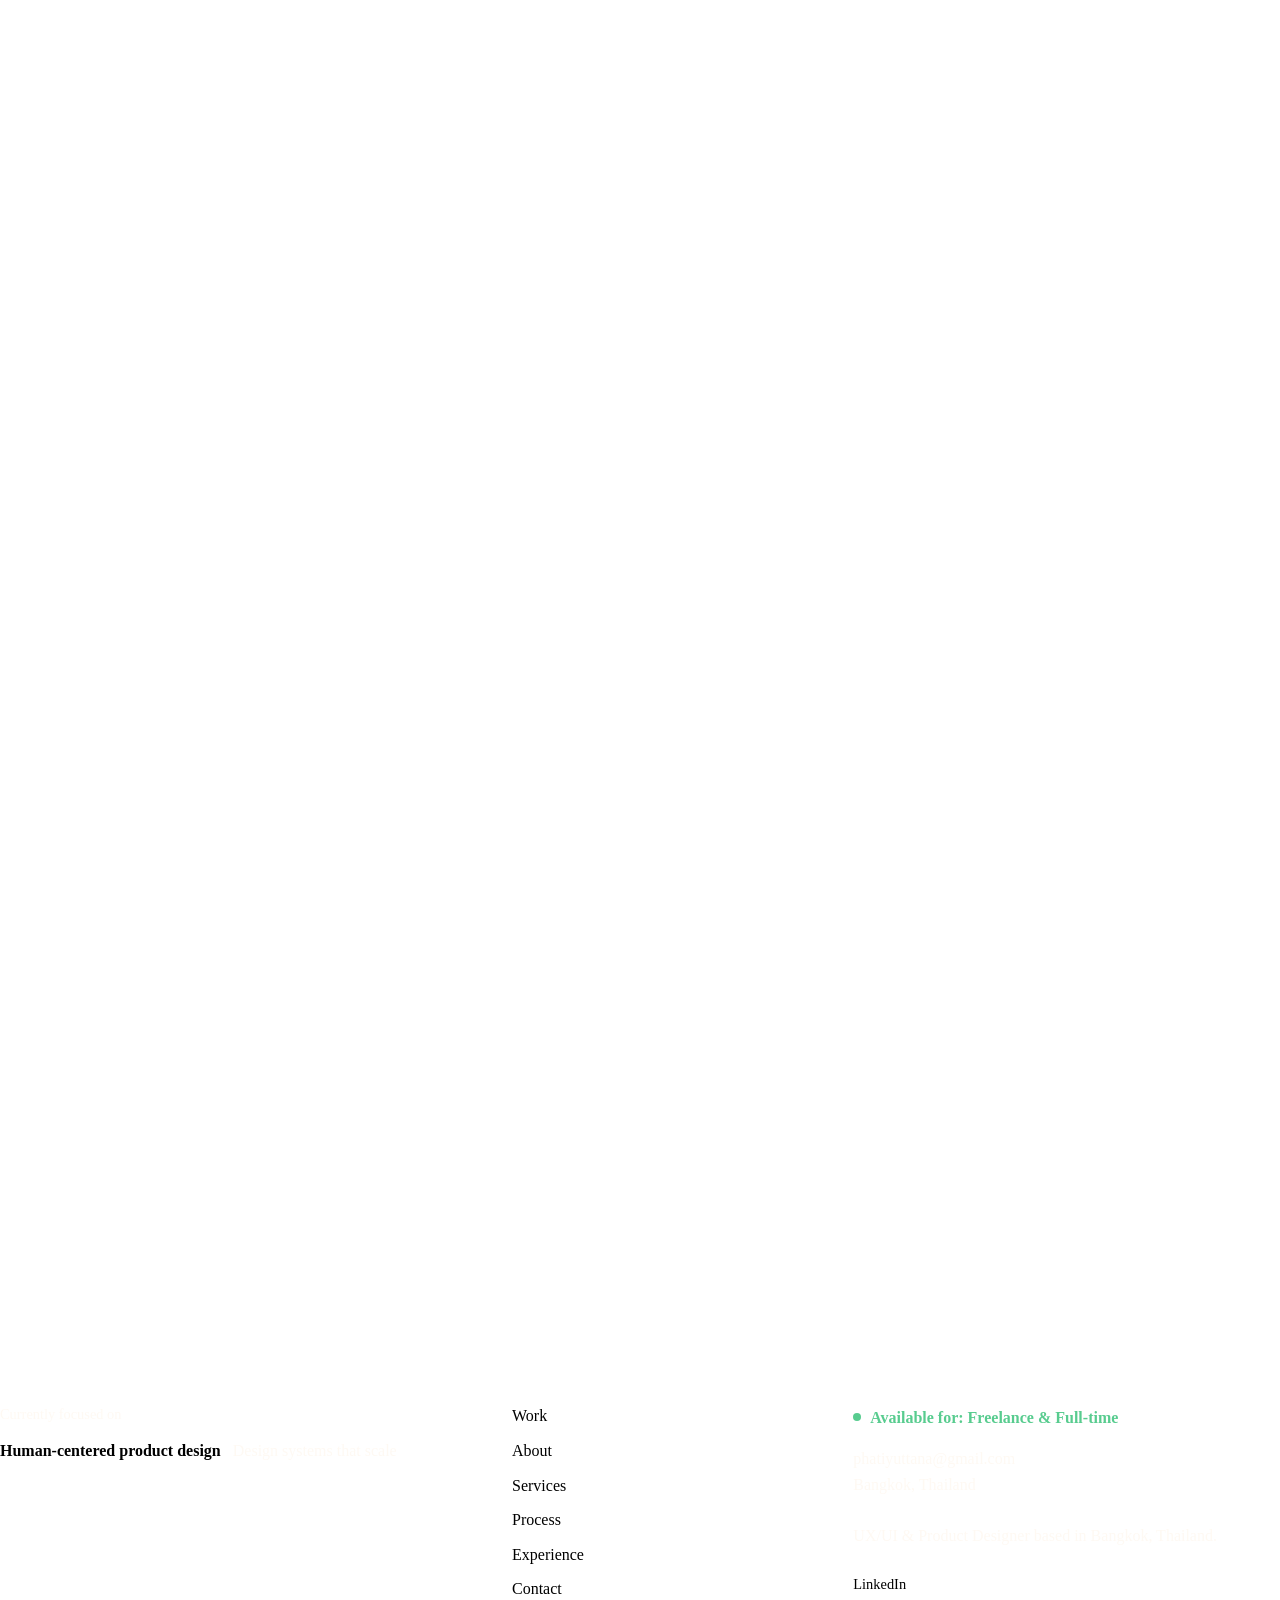
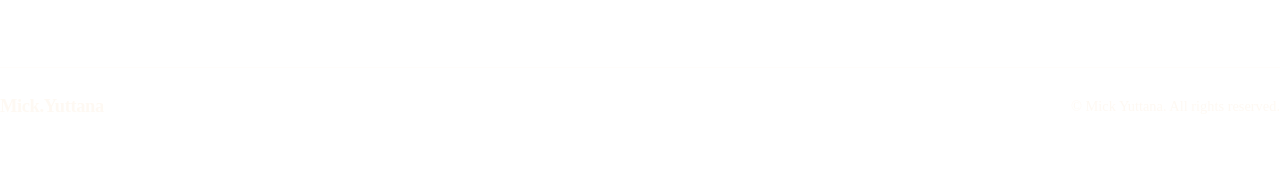
==== commit e44fdffd: "Add Claude Code and Codex to the AI Productivity skills card Matches the tool list on the updated re" ====
--- a/index.html
+++ b/index.html
@@ -356,7 +356,7 @@
                 <h3 class="stack__title" data-i18n="skills.card4.title">AI Productivity</h3>
               </div>
               <div class="stack__content">
-                <p data-i18n="skills.card4.desc">Claude, Gemini, ChatGPT, Google Stitch — for research synthesis, prompt engineering, and rapid prototyping.</p>
+                <p data-i18n="skills.card4.desc">Claude, Claude Code, Gemini, Codex, ChatGPT, Google Stitch — for research synthesis, prompt engineering, and rapid prototyping.</p>
                 <ul class="tags tags--ghost">
                   <li class="tag"><span class="tag__icon" aria-hidden="true"></span>Claude</li>
                   <li class="tag"><span class="tag__icon" aria-hidden="true"></span>Gemini</li>
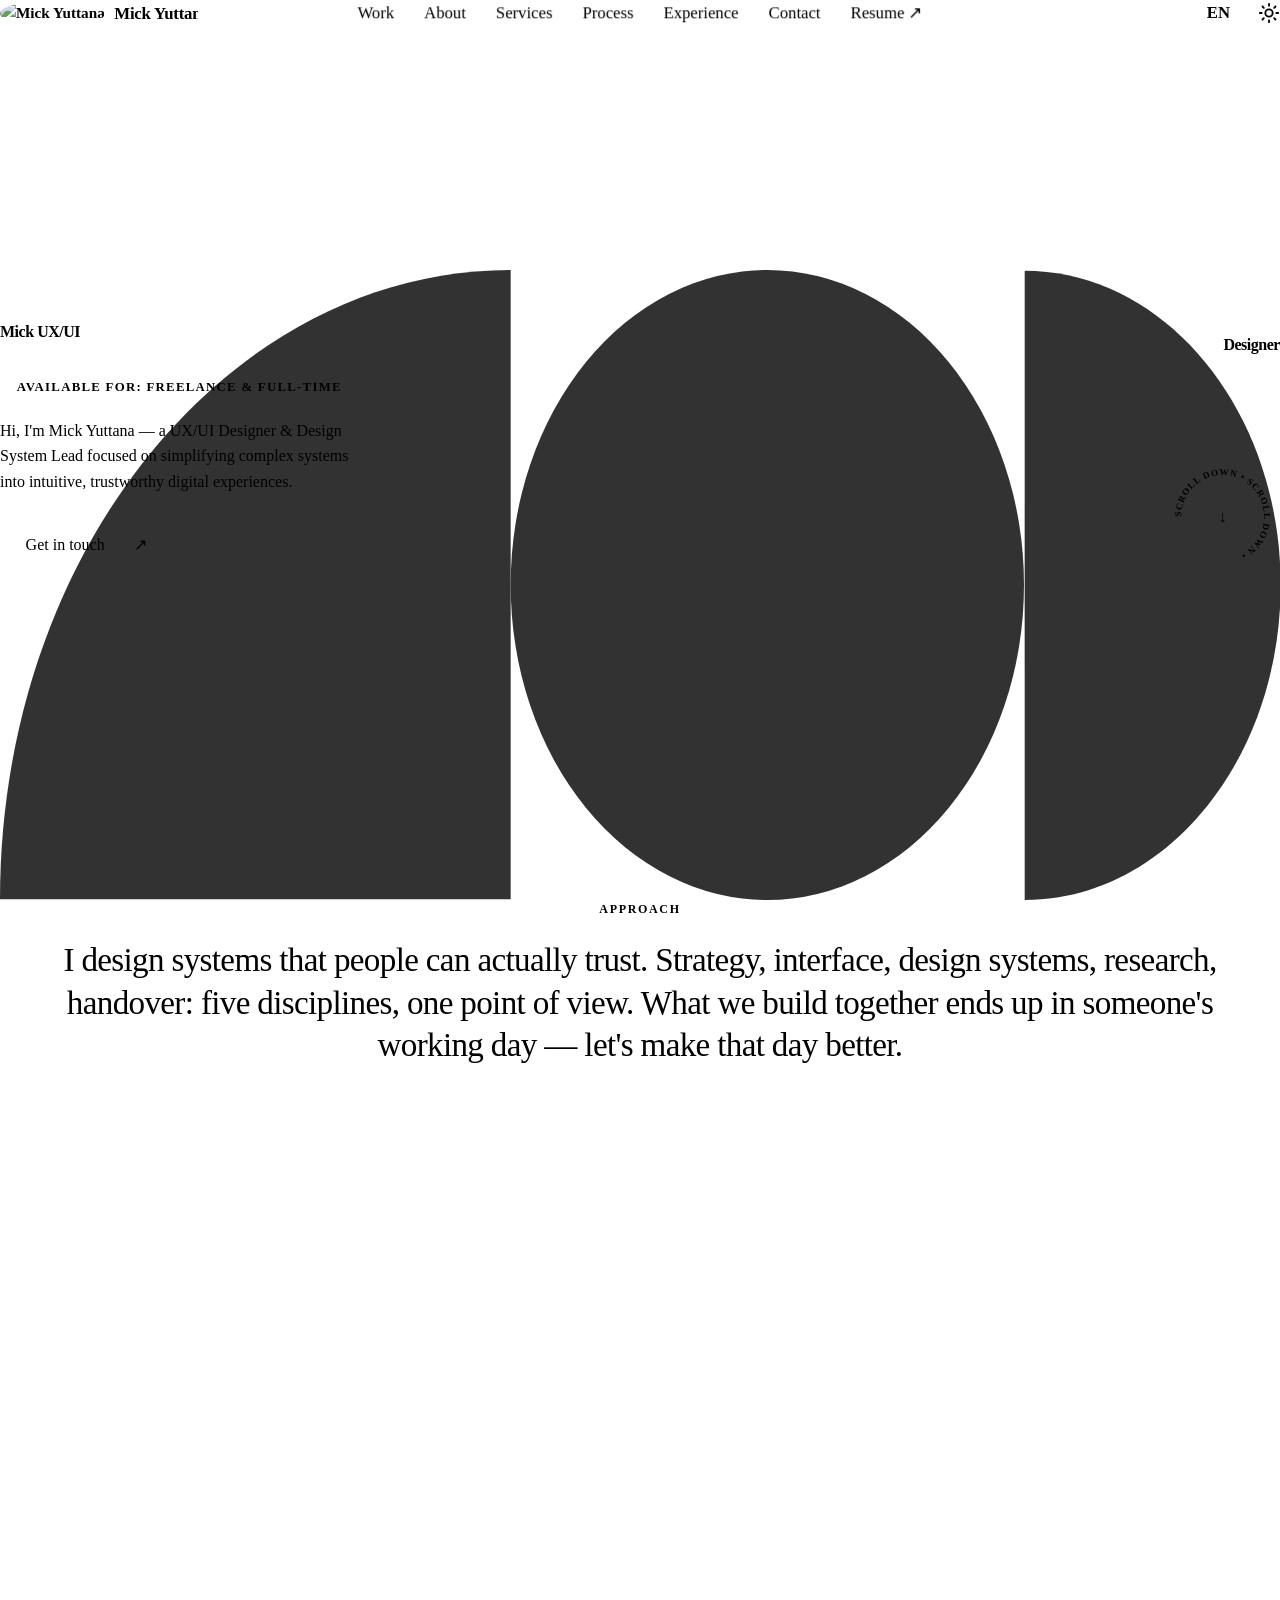
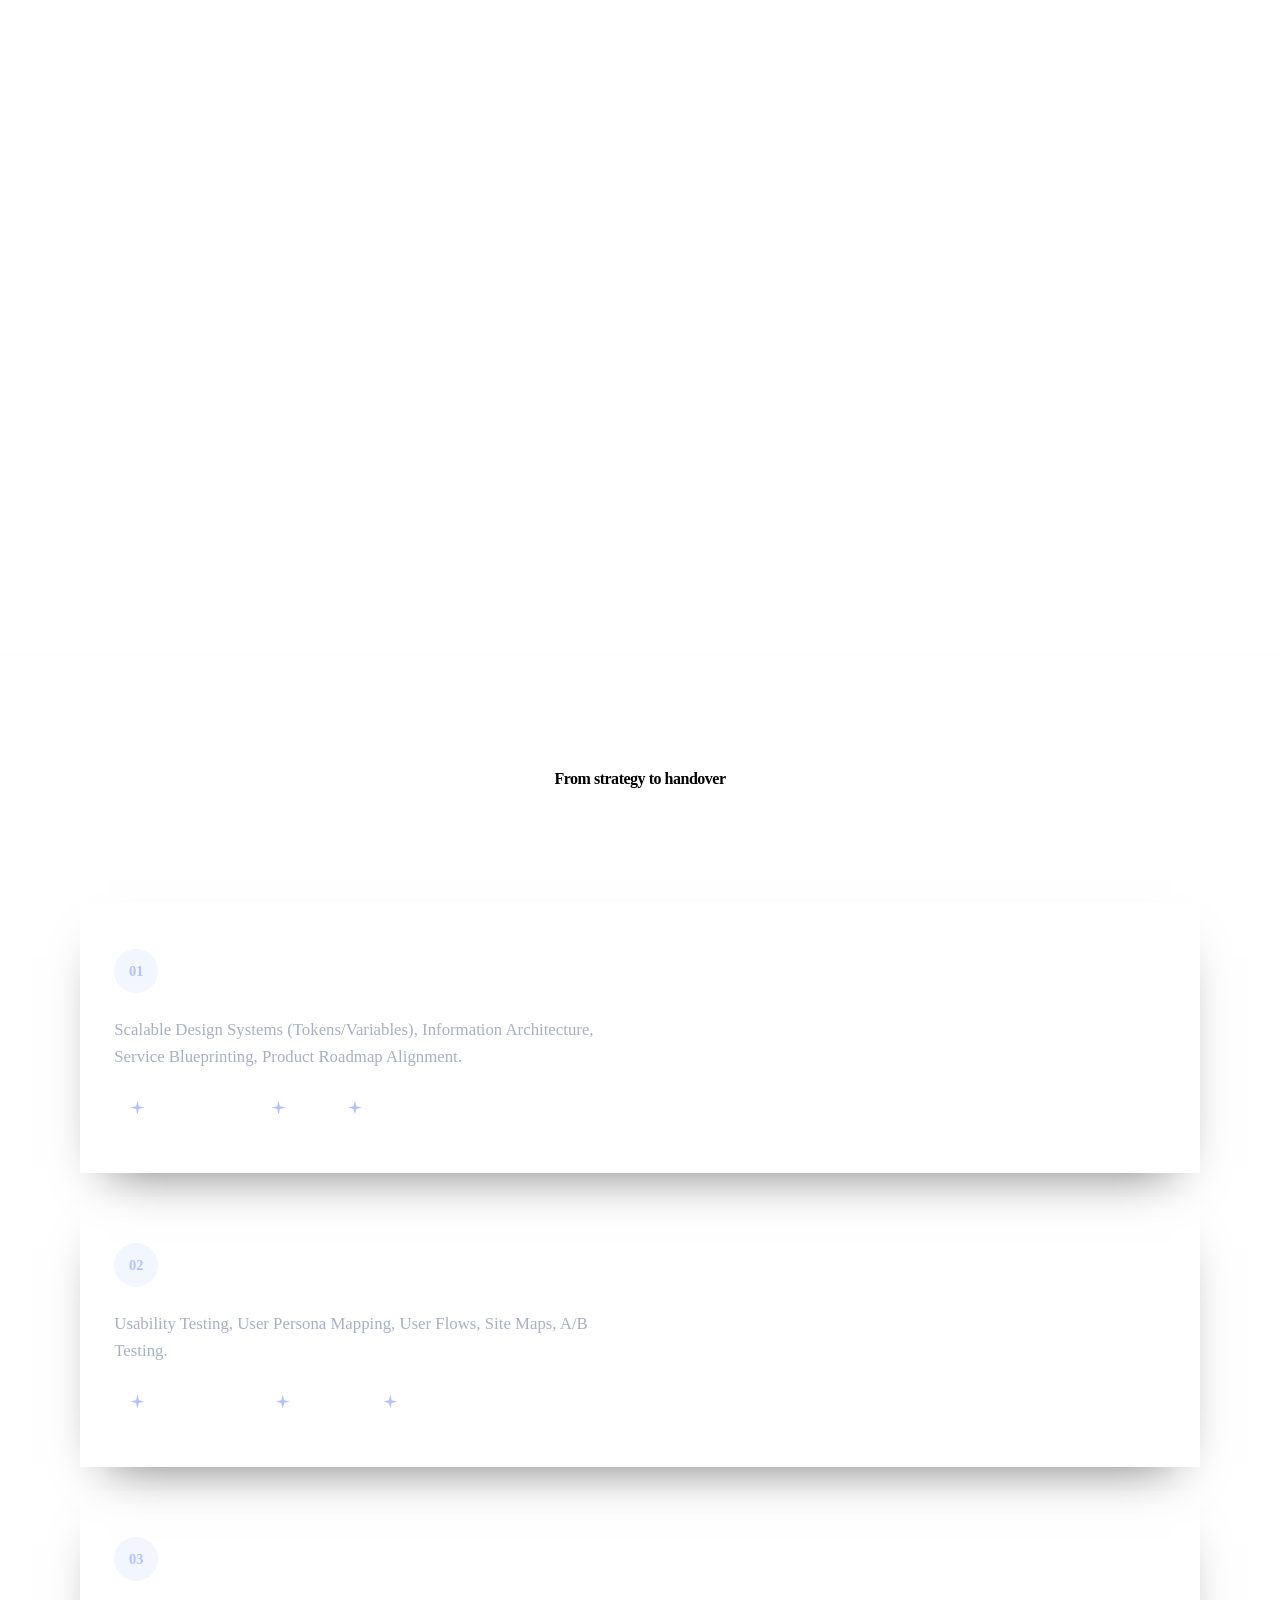
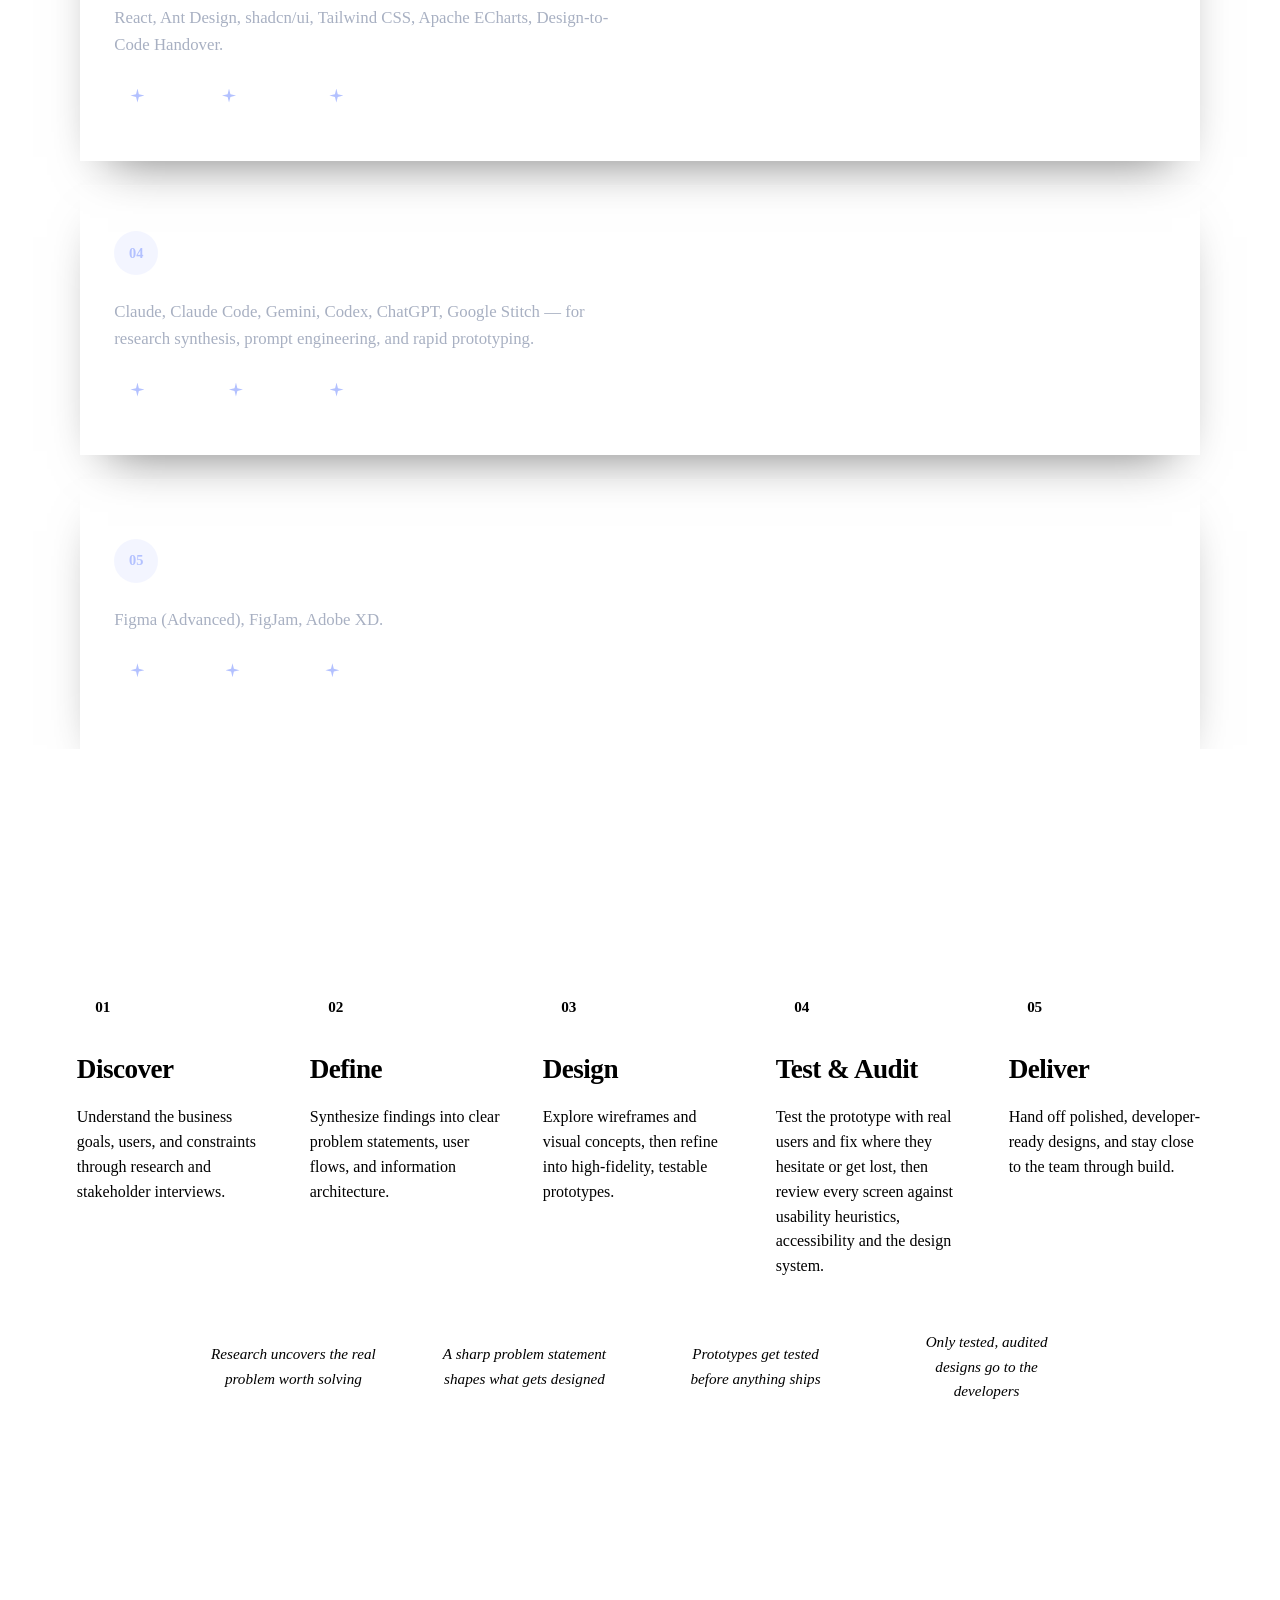
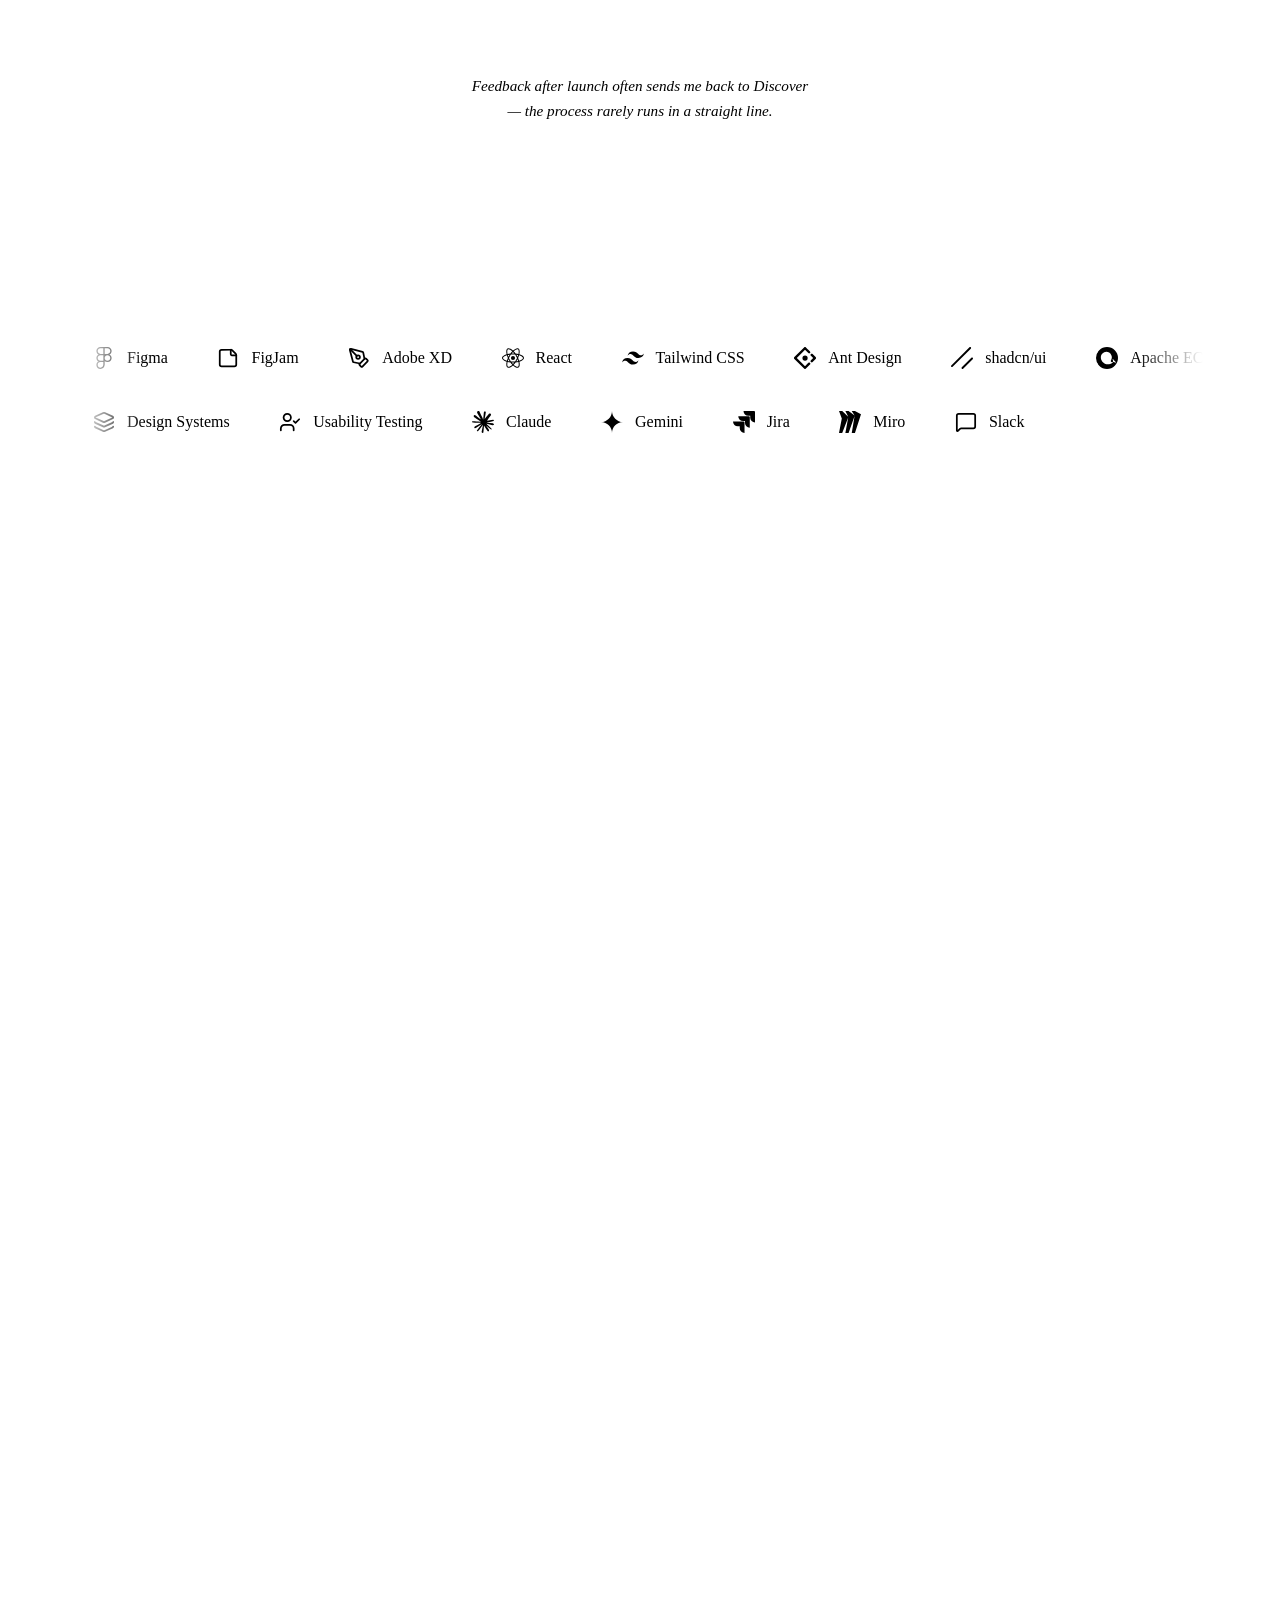
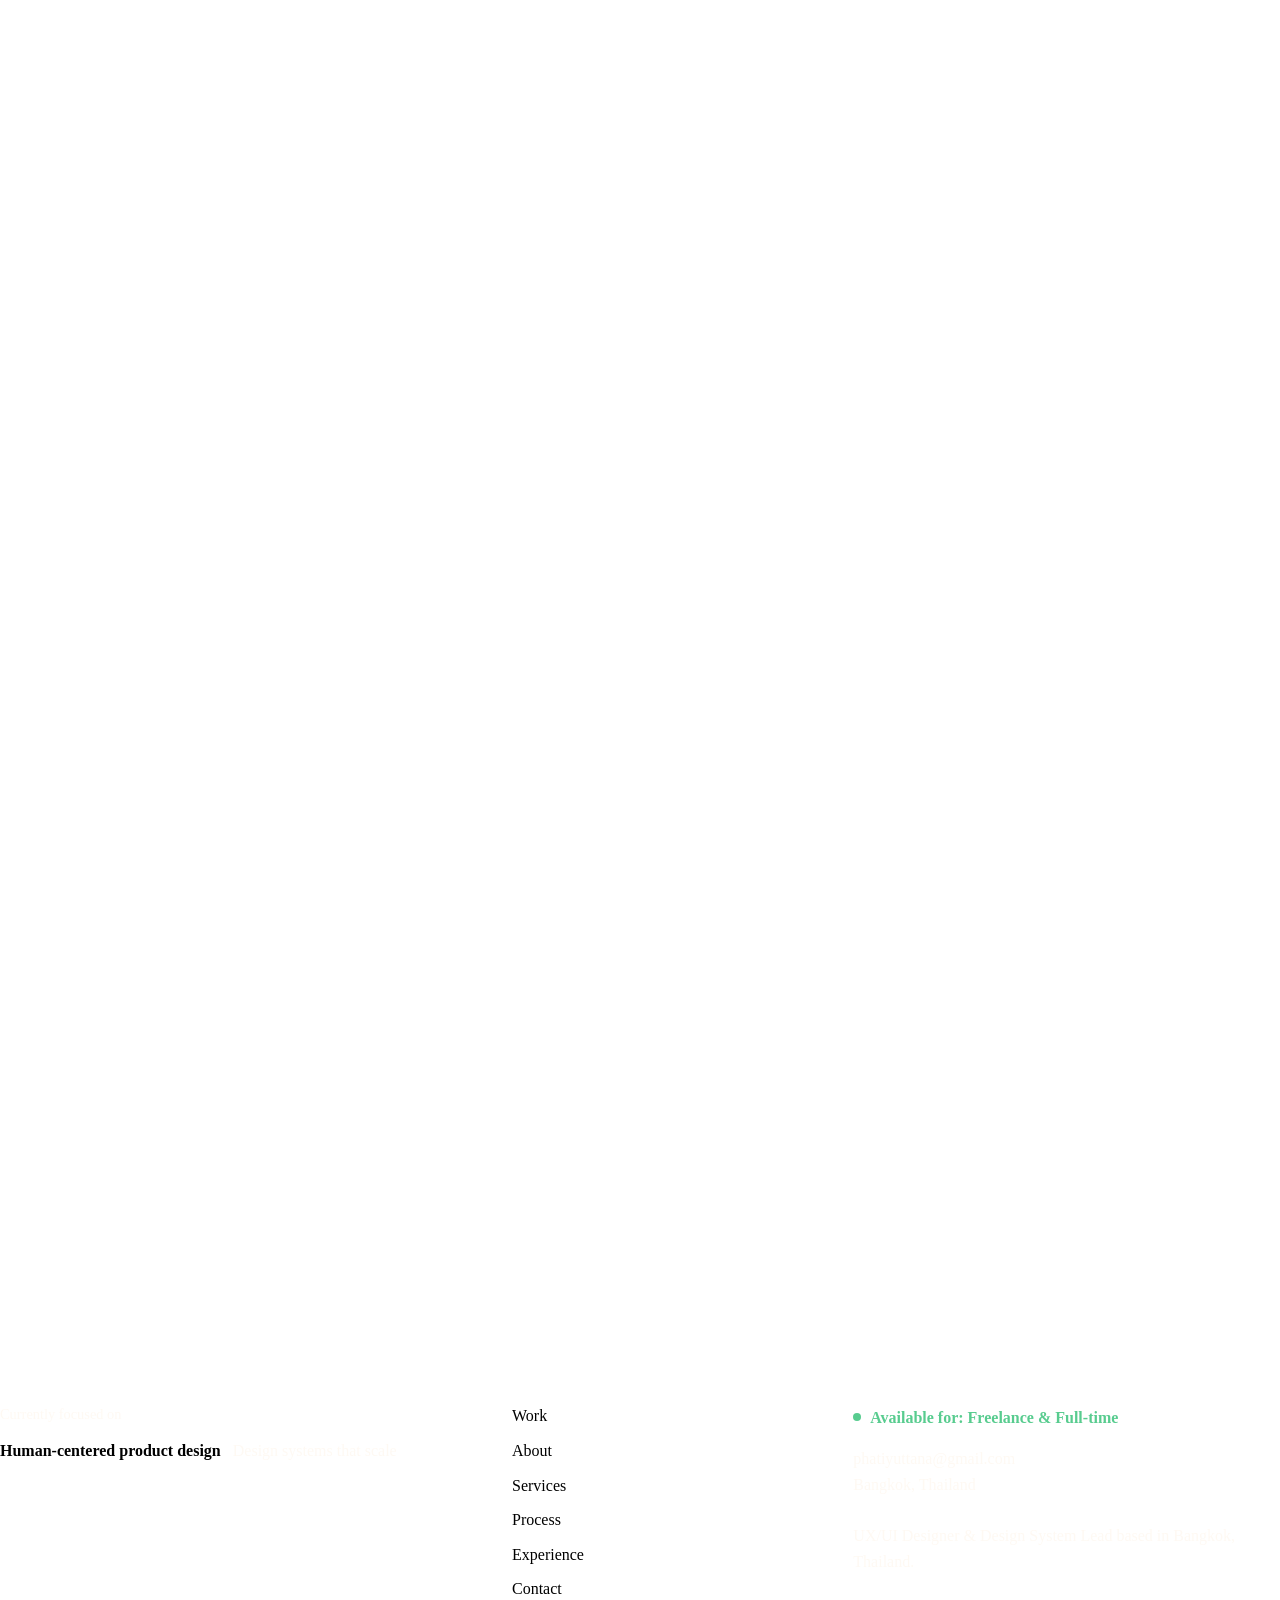
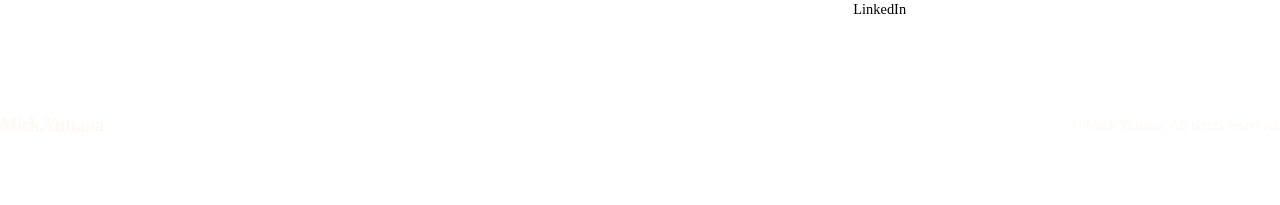
==== commit 4f151c6d: "Use the resume's title, UX/UI Designer & Design System Lead, site-wide Hero line, footer tagline on " ====
--- a/index.html
+++ b/index.html
@@ -4,14 +4,14 @@
 <meta charset="UTF-8">
 <meta name="viewport" content="width=device-width, initial-scale=1.0">
 <title>Yuttana - Portfolio</title>
-<meta name="description" content="Yuttana — UX/UI & Product Designer turning complex systems into experiences people trust.">
+<meta name="description" content="Yuttana — UX/UI Designer & Design System Lead turning complex systems into experiences people trust.">
 <!-- Link preview (Open Graph / X card) — what LinkedIn, LINE, Facebook, Slack
      and X show when this page is shared. Absolute URLs are required here. -->
 <link rel="canonical" href="https://yuttana-portfolio.vercel.app/">
 <meta property="og:type" content="website">
 <meta property="og:site_name" content="Yuttana Pati — Portfolio">
-<meta property="og:title" content="Yuttana — UX/UI & Product Designer">
-<meta property="og:description" content="Yuttana — UX/UI & Product Designer turning complex systems into experiences people trust.">
+<meta property="og:title" content="Yuttana - Portfolio">
+<meta property="og:description" content="Yuttana — UX/UI Designer & Design System Lead turning complex systems into experiences people trust.">
 <meta property="og:url" content="https://yuttana-portfolio.vercel.app/">
 <meta property="og:image" content="https://yuttana-portfolio.vercel.app/assets/og-image.png">
 <meta property="og:image:width" content="1200">
@@ -113,7 +113,7 @@
     <div class="banner__foot">
       <div class="banner__text" data-banner-text>
         <p class="banner__eyebrow"><span class="dot"></span><span data-i18n="hero.eyebrow">Available for: Freelance &amp; Full-time</span></p>
-        <p class="banner__desc" data-i18n="hero.desc">Hi, I'm Mick Yuttana — a UX/UI & Product Designer focused on simplifying complex systems into intuitive, trustworthy digital experiences.</p>
+        <p class="banner__desc" data-i18n="hero.desc">Hi, I'm Mick Yuttana — a UX/UI Designer & Design System Lead focused on simplifying complex systems into intuitive, trustworthy digital experiences.</p>
         <a href="#contact" class="btn btn--primary" data-hover>
           <span class="btn__label" data-i18n="hero.ctaTalk">Get in touch</span>
           <span class="btn__circle">↗︎</span>
@@ -719,7 +719,7 @@
       <p>
         <a href="mailto:phatiyuttana@gmail.com">phatiyuttana@gmail.com</a><br>
         Bangkok, Thailand<br><br>
-        <span data-i18n="footer.tagline">UX/UI & Product Designer based in Bangkok, Thailand.</span>
+        <span data-i18n="footer.tagline">UX/UI Designer & Design System Lead based in Bangkok, Thailand.</span>
       </p>
       <div class="footer__social">
         <a href="https://www.linkedin.com/in/yuttana-phati-5566042b5/" target="_blank" rel="noopener">LinkedIn</a>
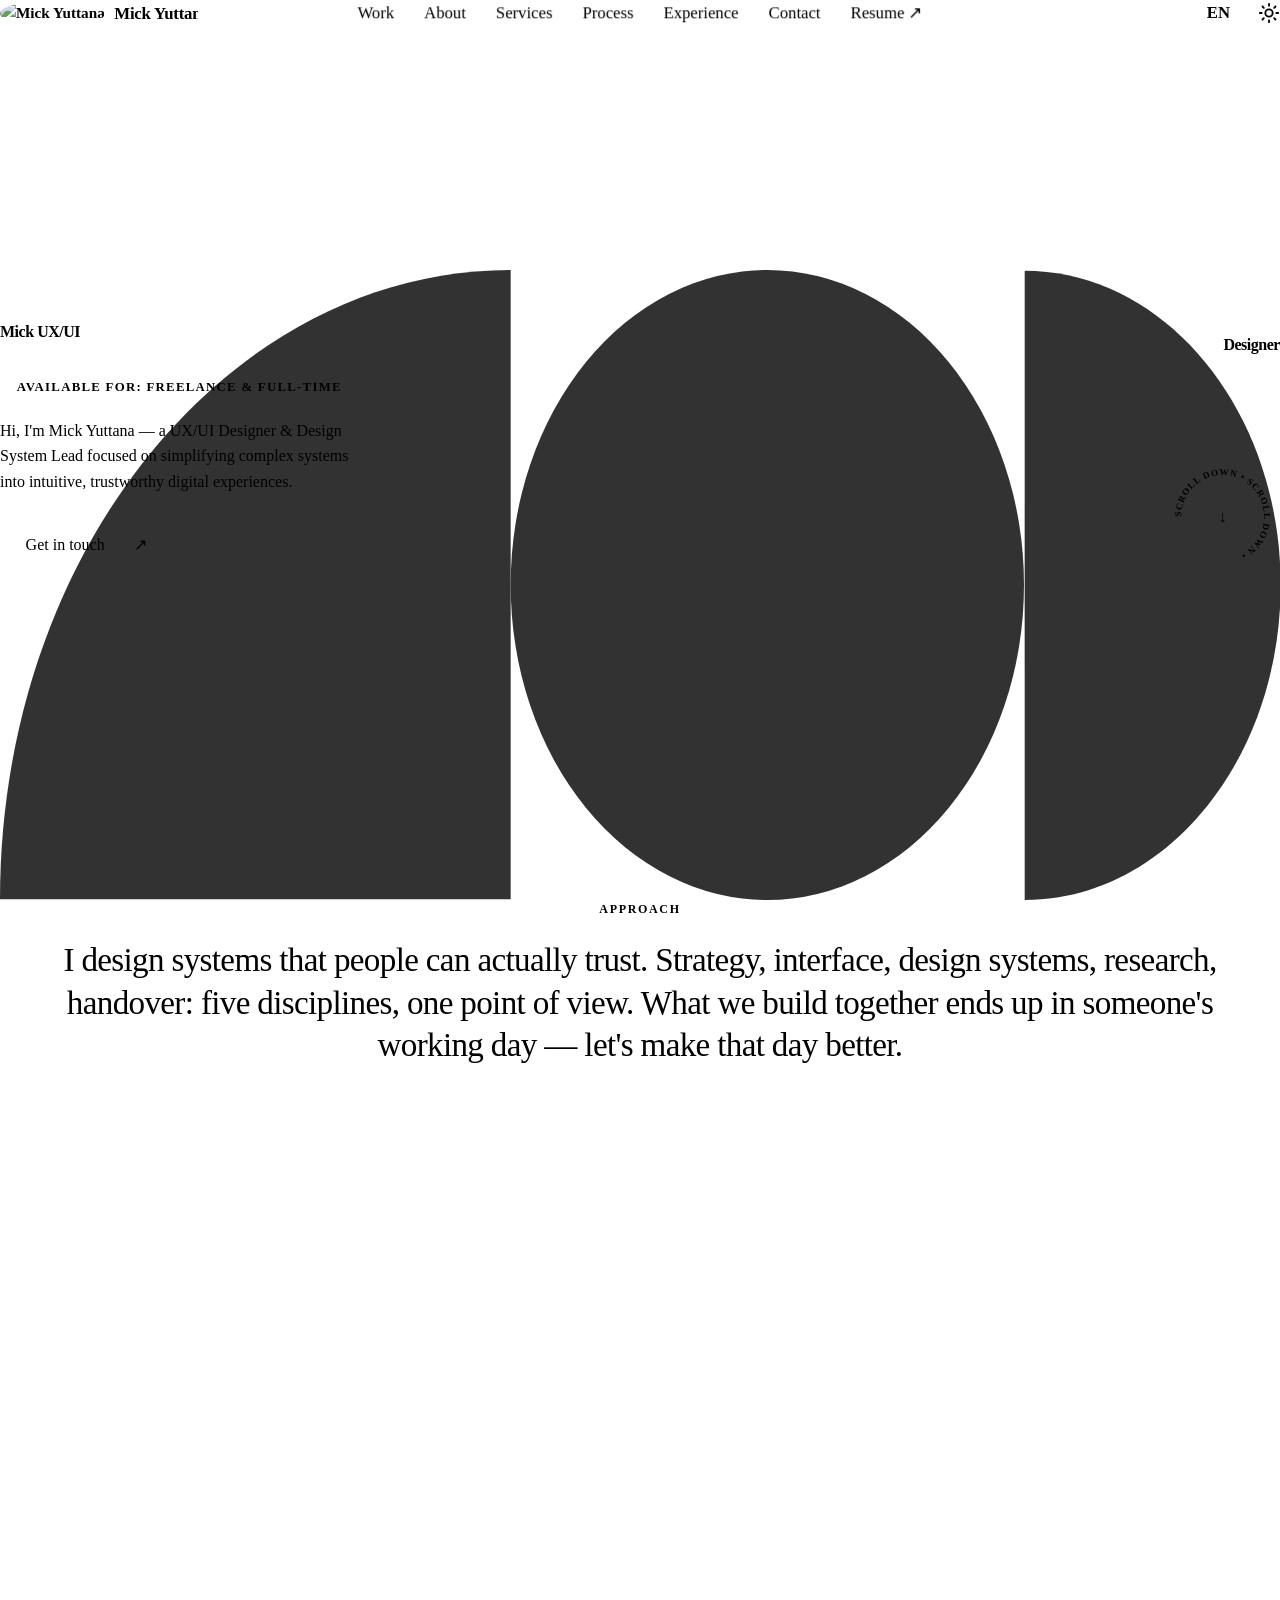
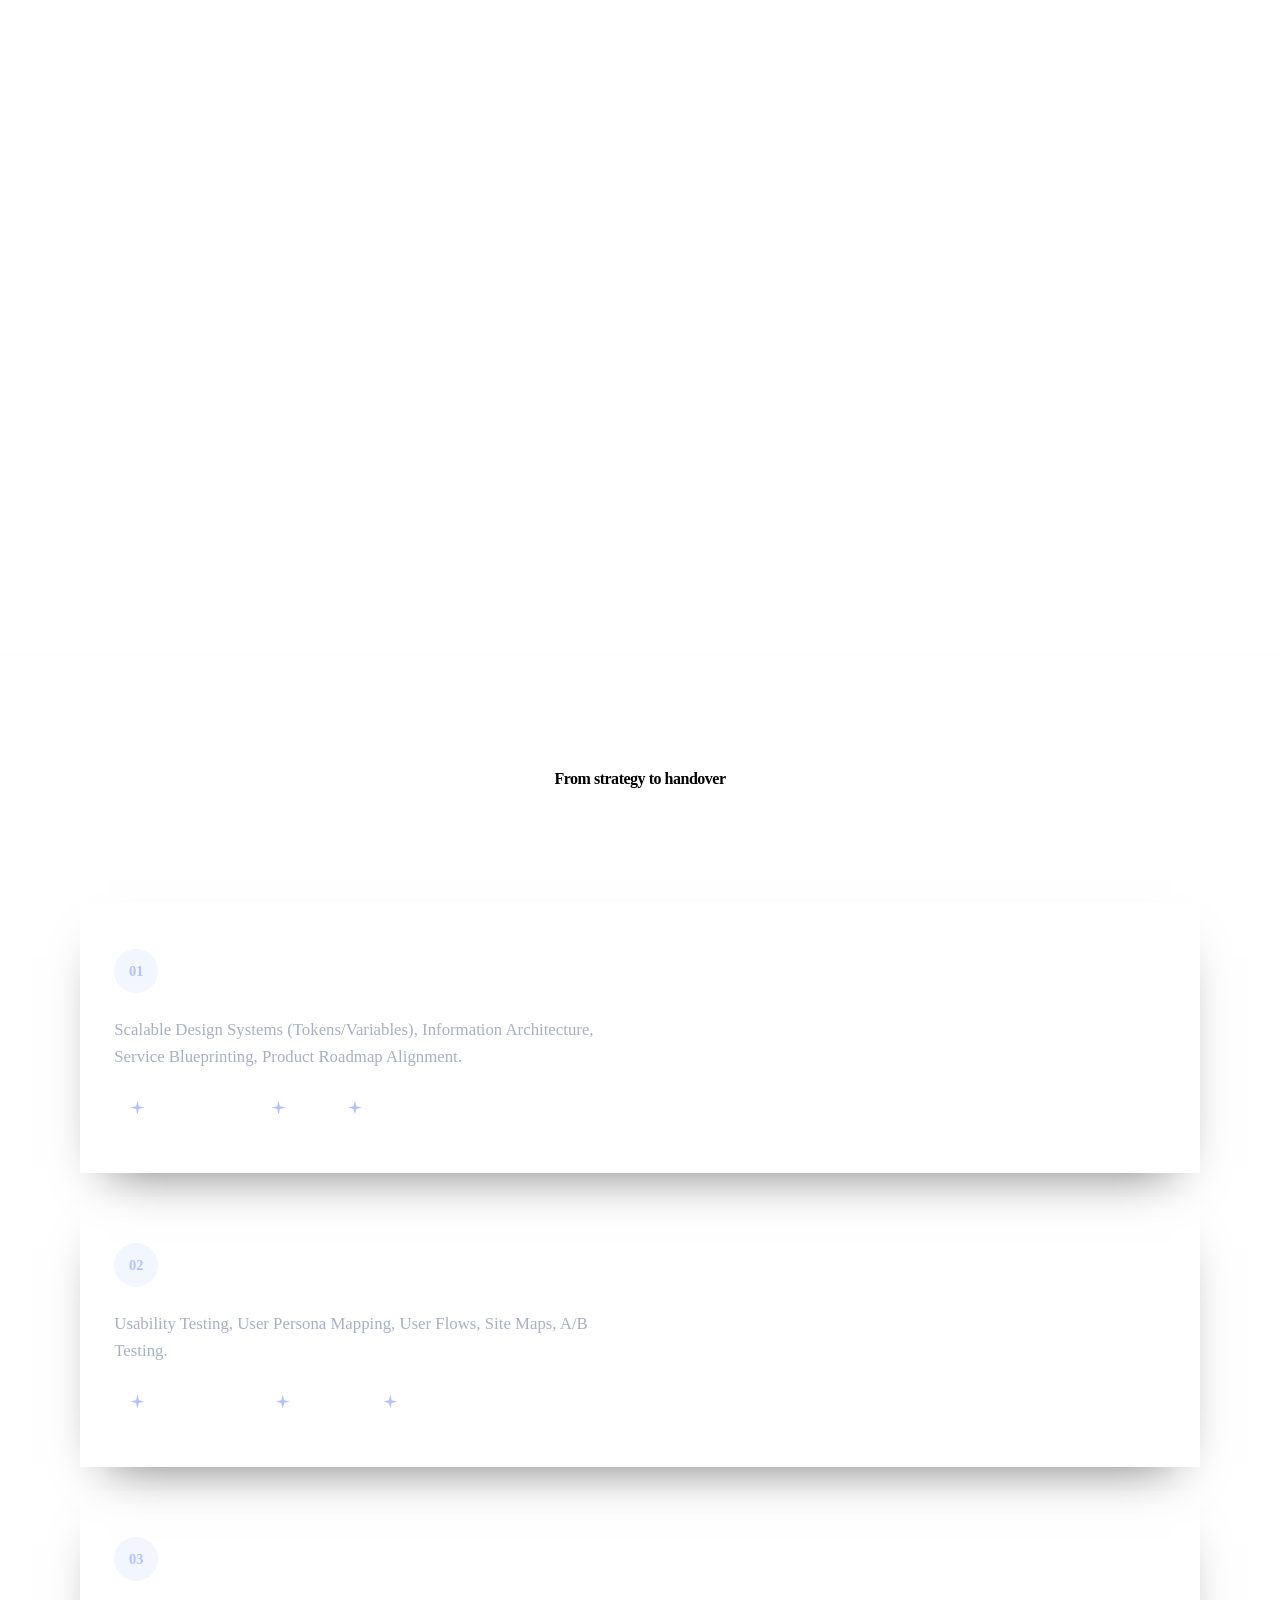
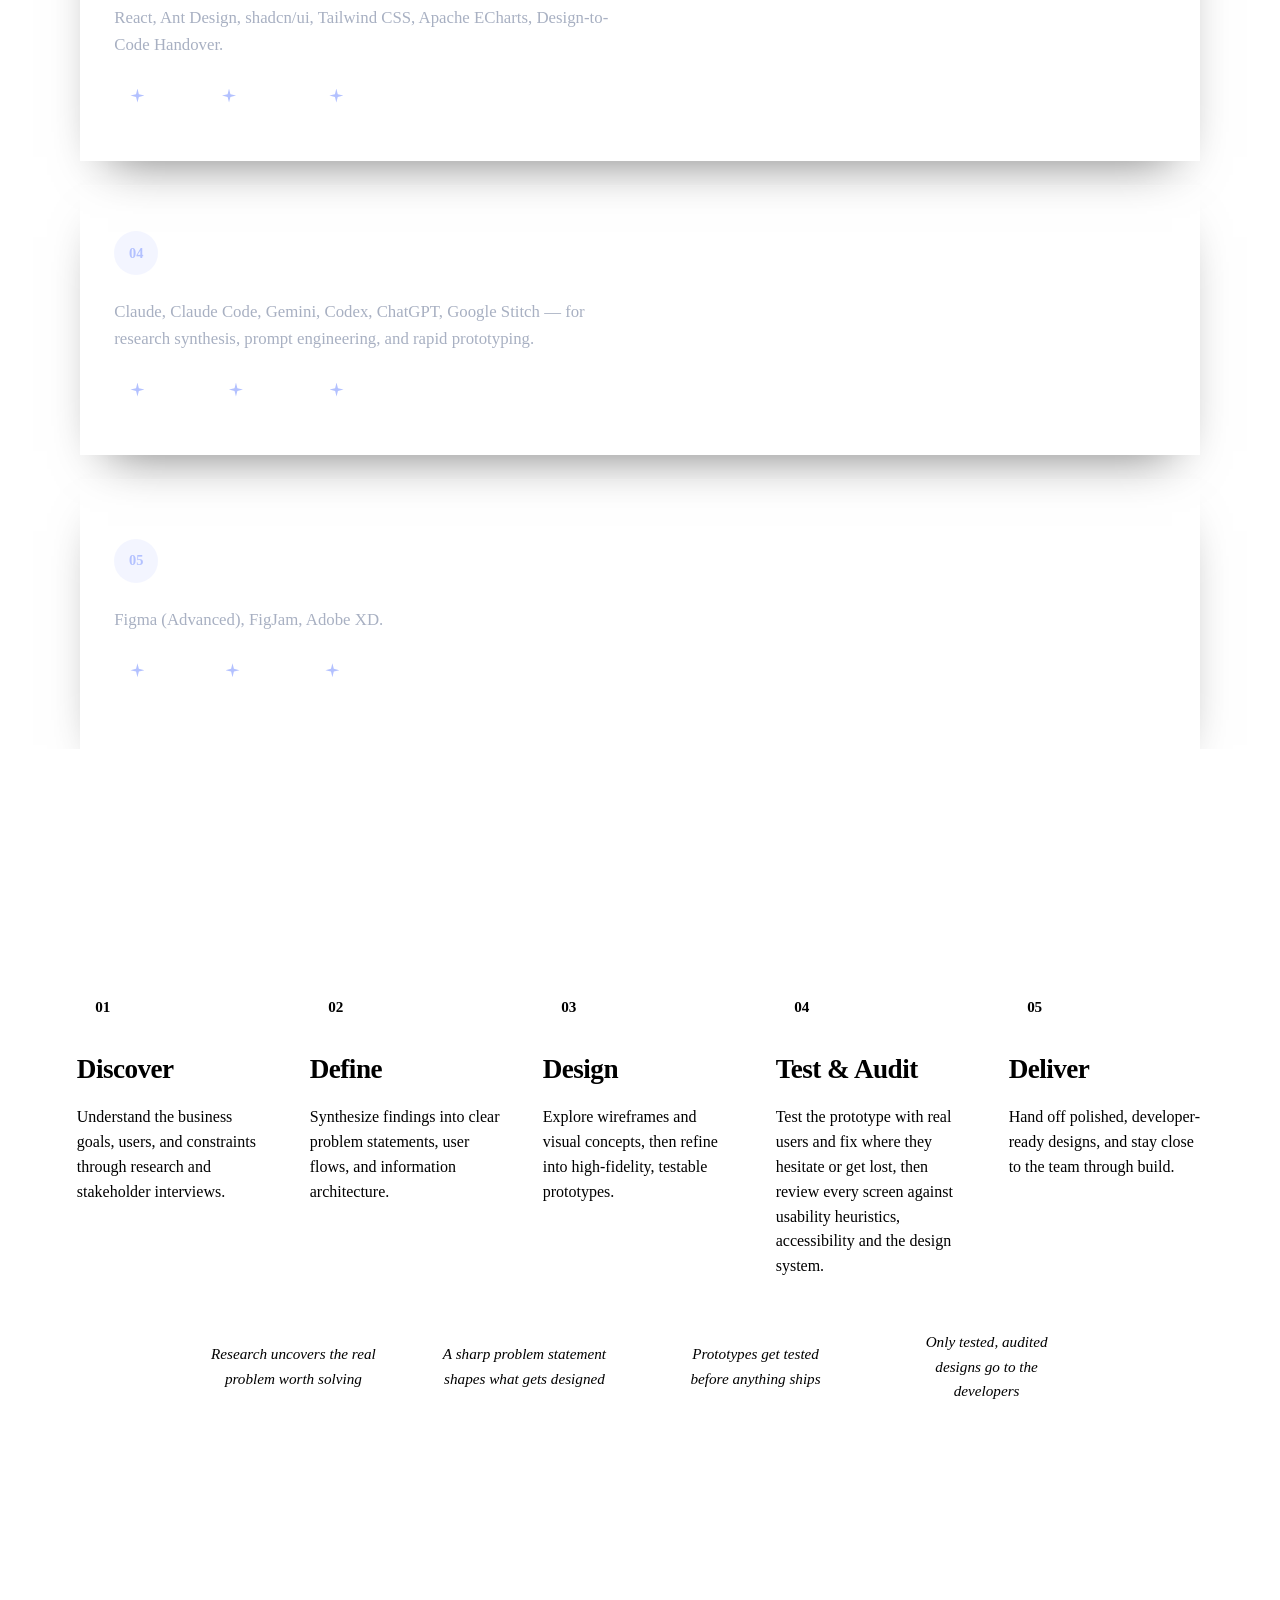
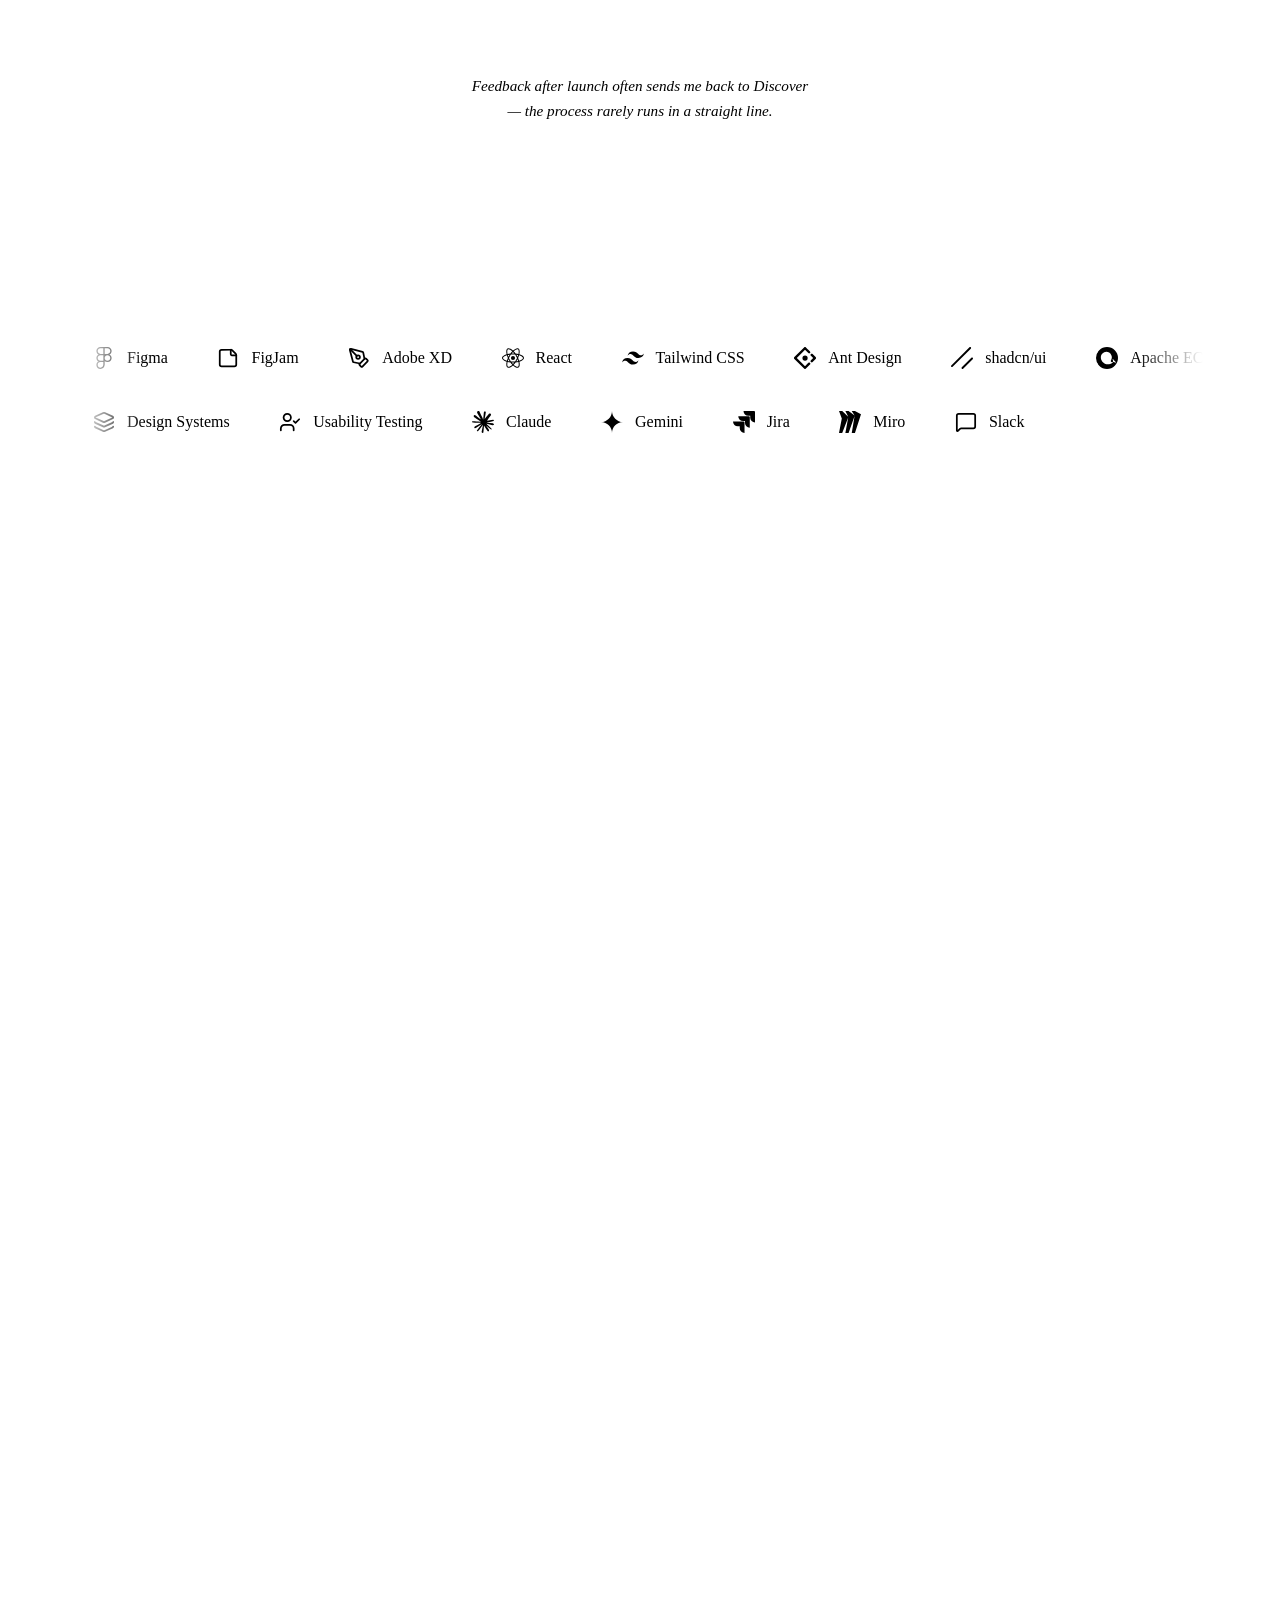
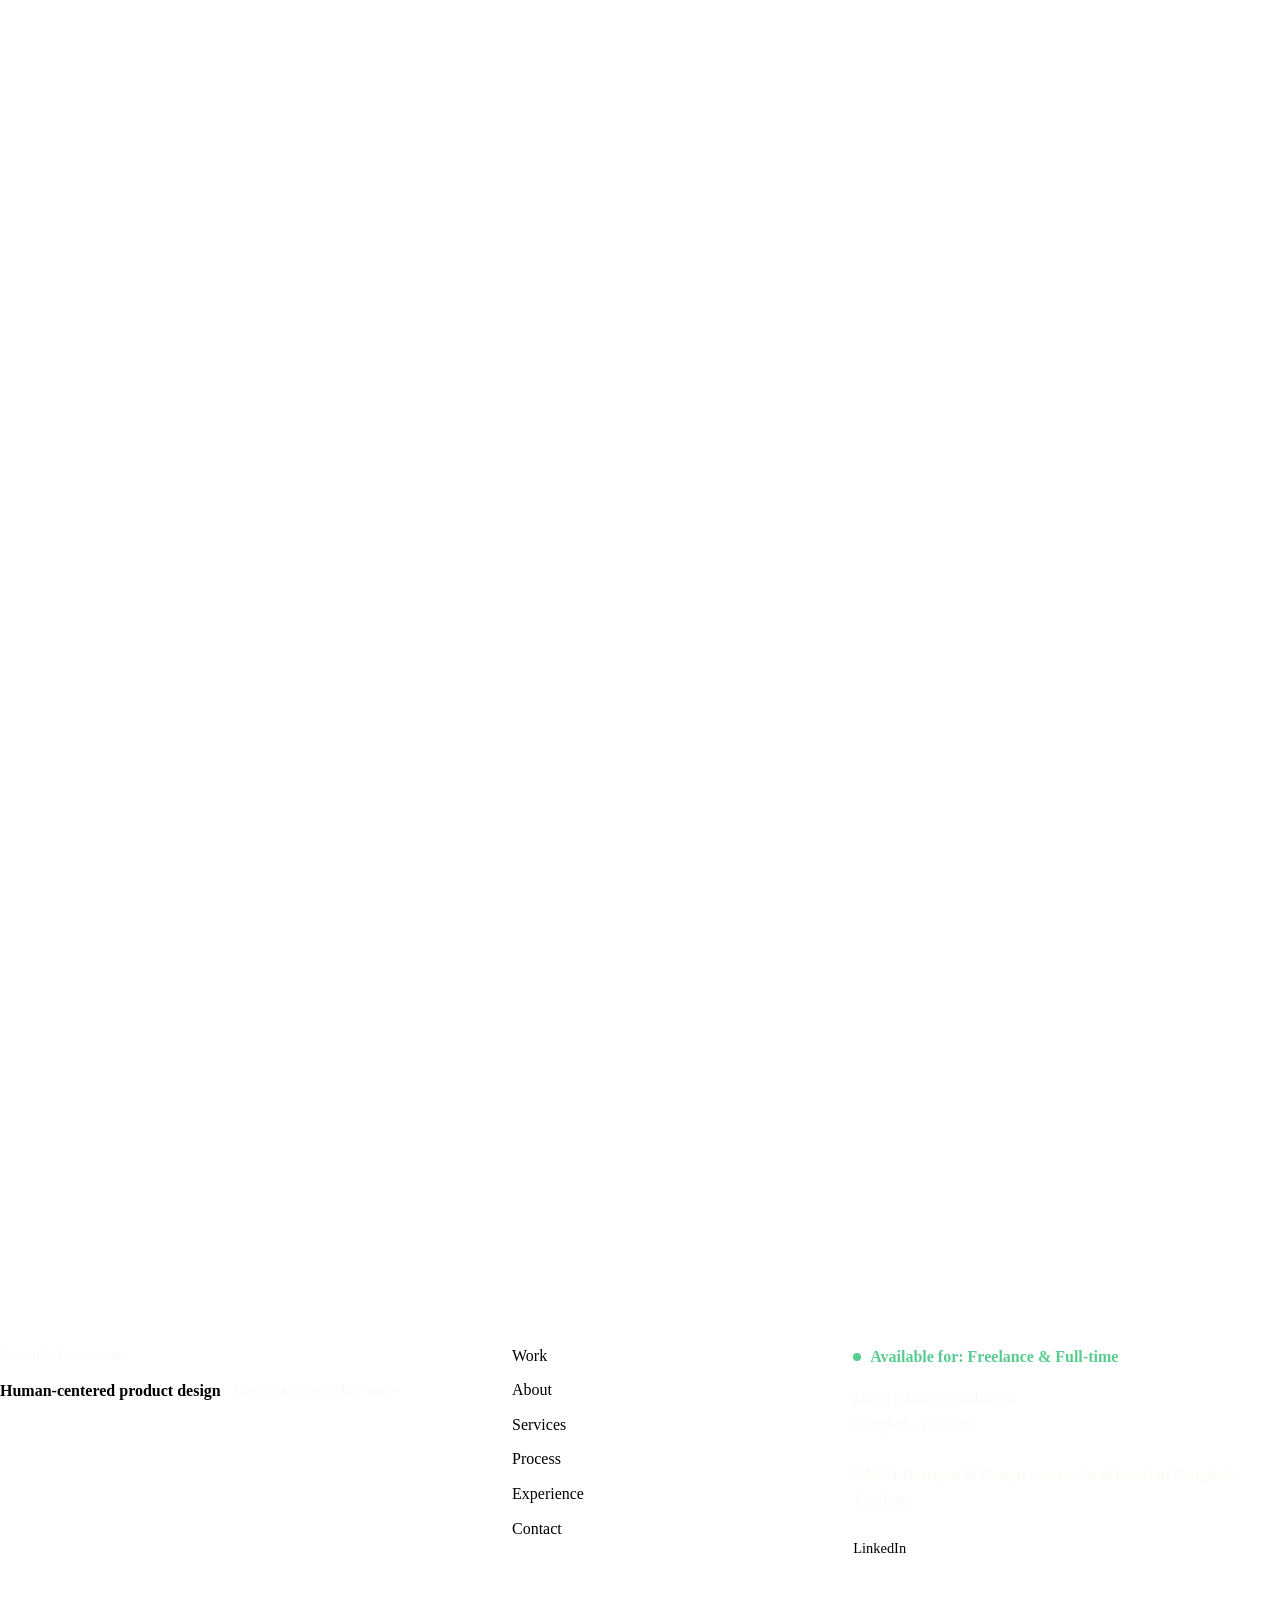
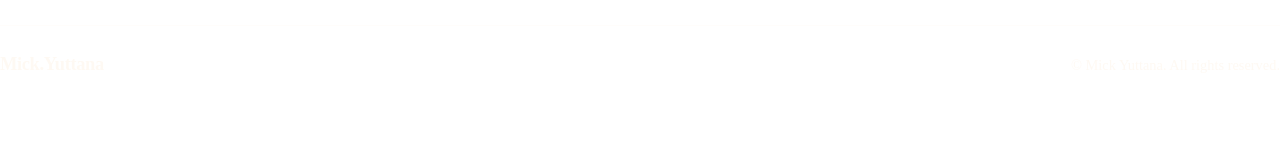
==== commit d1b5db97: "Merge the Yes Web experience into two bullets The wireframes/prototypes bullet folds into the WordPr" ====
--- a/index.html
+++ b/index.html
@@ -603,9 +603,8 @@
               <h3 data-i18n="experience.job2.role">UX/UI Designer</h3>
               <p class="job__company" data-i18n="experience.job2.company">Yes Web Design Studio Co., Ltd.</p>
               <ul>
-                <li data-i18n="experience.job2.bullet1">Designed high-fidelity UI for 3+ WordPress websites in Figma, customizing ThemeForest templates to each client's brand identity and project requirements.</li>
-                <li data-i18n="experience.job2.bullet2">Built wireframes and interactive prototypes to walk stakeholders through user flows, keeping everyone aligned before development began.</li>
-                <li data-i18n="experience.job2.bullet3">Worked with Project Managers to define site maps and workflows, and built a reusable design system and UI components that kept the studio's work consistent across projects and cut design time on follow-up work.</li>
+                <li data-i18n="experience.job2.bullet1">Designed high-fidelity UI for 3+ WordPress websites in Figma, customizing ThemeForest templates to each client's brand, with wireframes and interactive prototypes that walked stakeholders through user flows before development began.</li>
+                <li data-i18n="experience.job2.bullet2">Worked with Project Managers to define site maps and workflows, and built a reusable design system and UI components that kept the studio's work consistent and cut design time on follow-up projects.</li>
               </ul>
             </div>
           </div>
